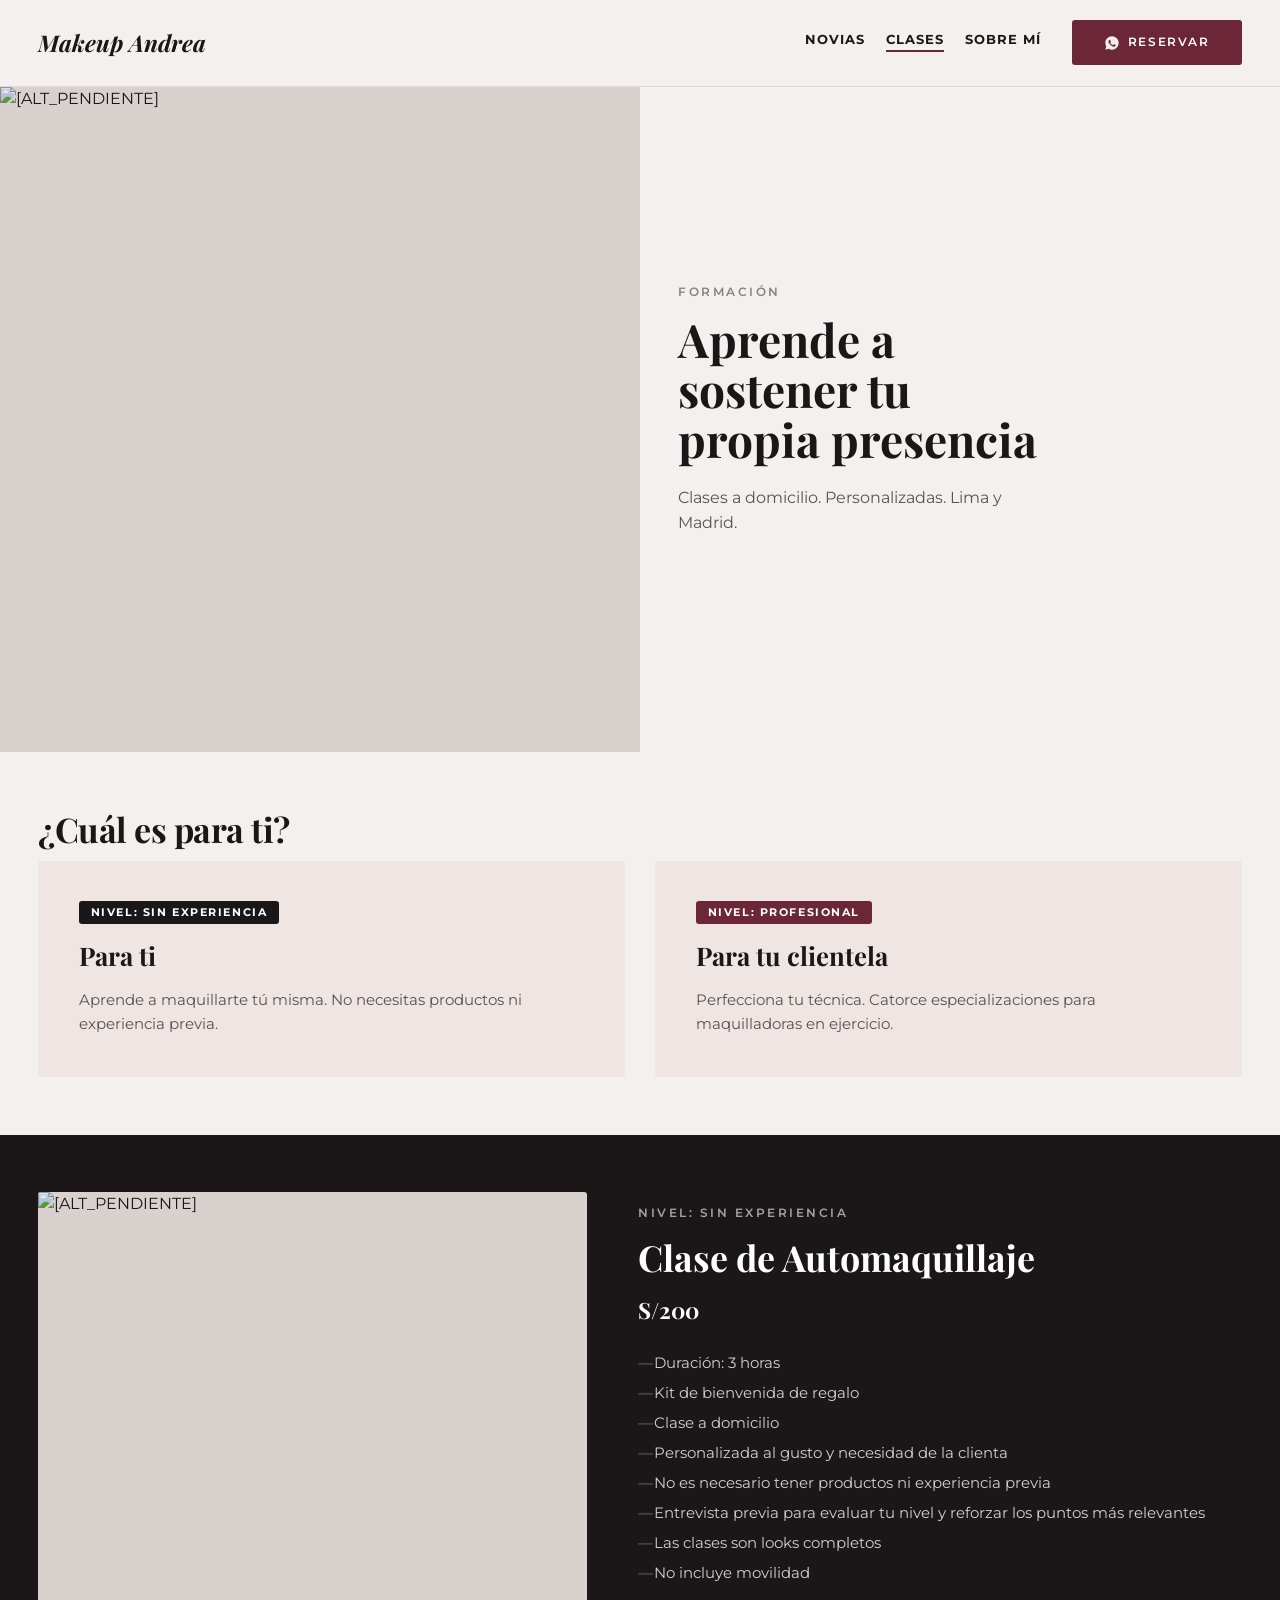
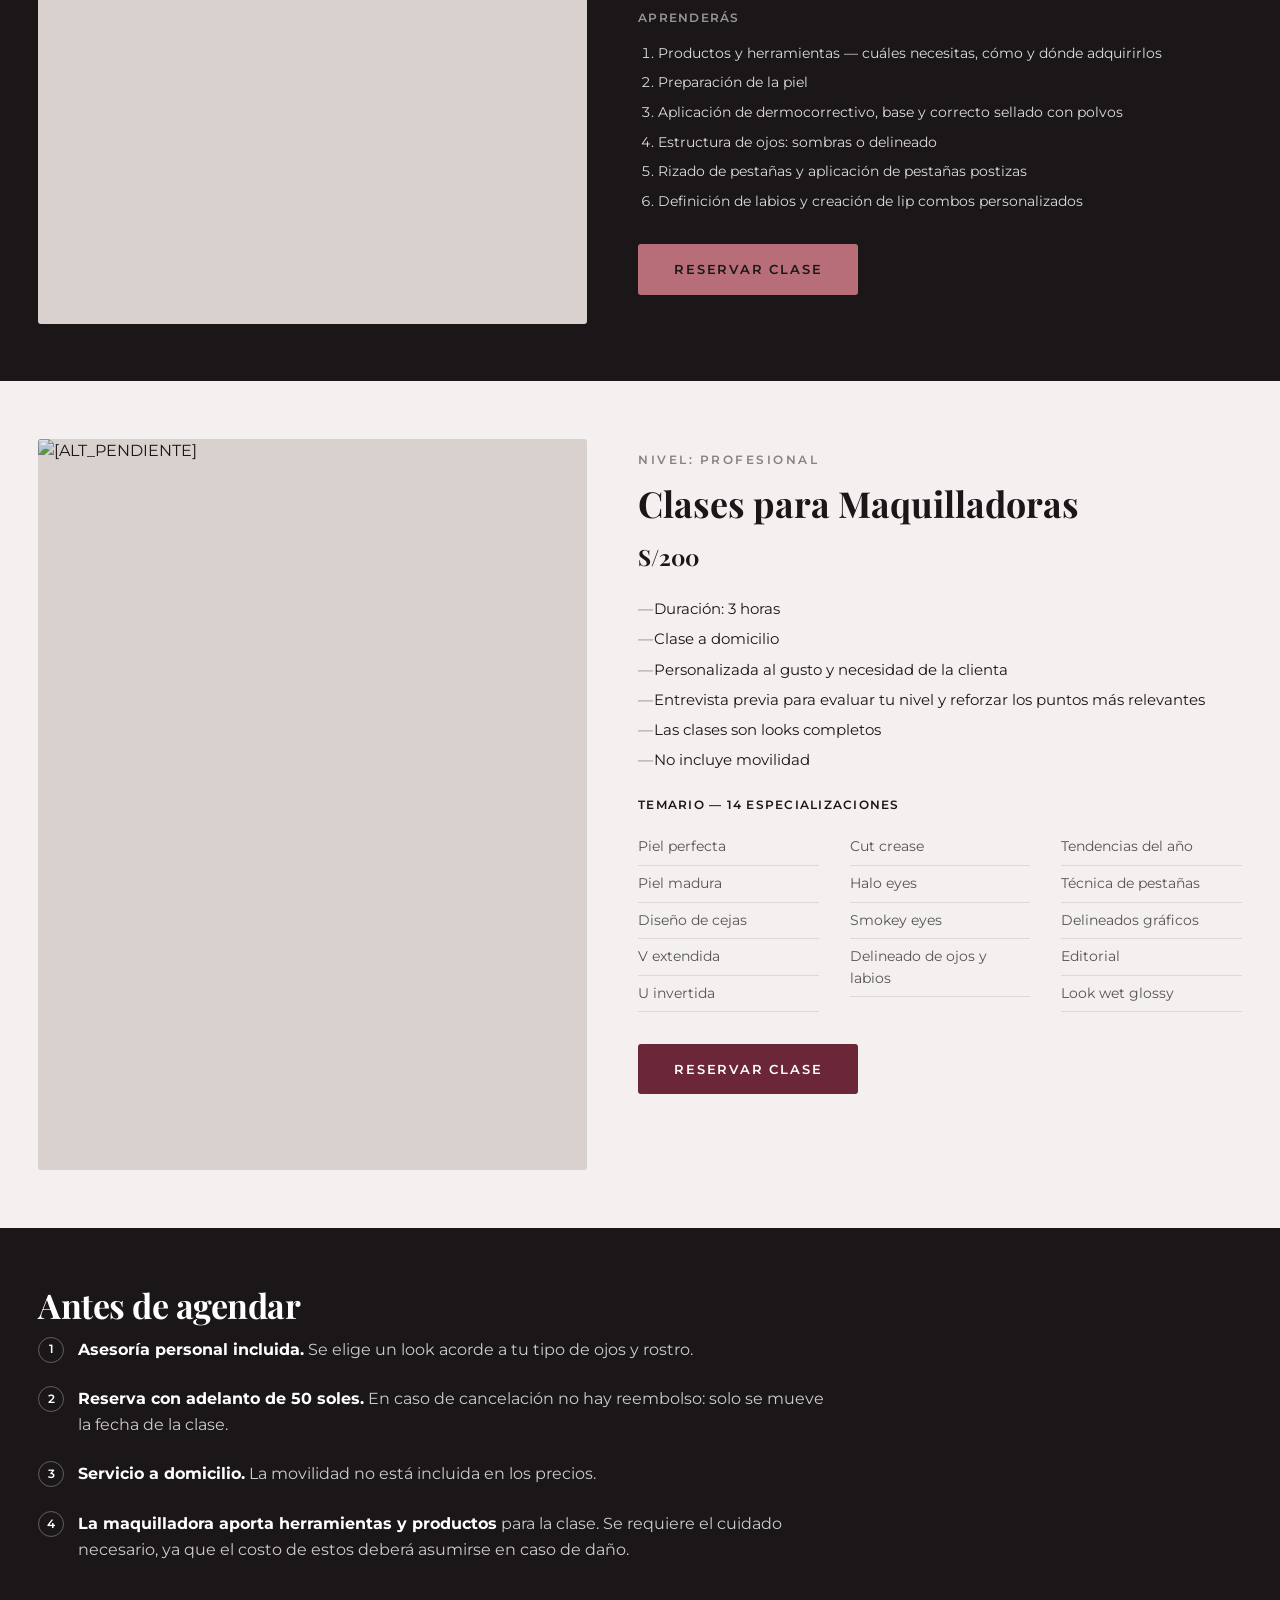
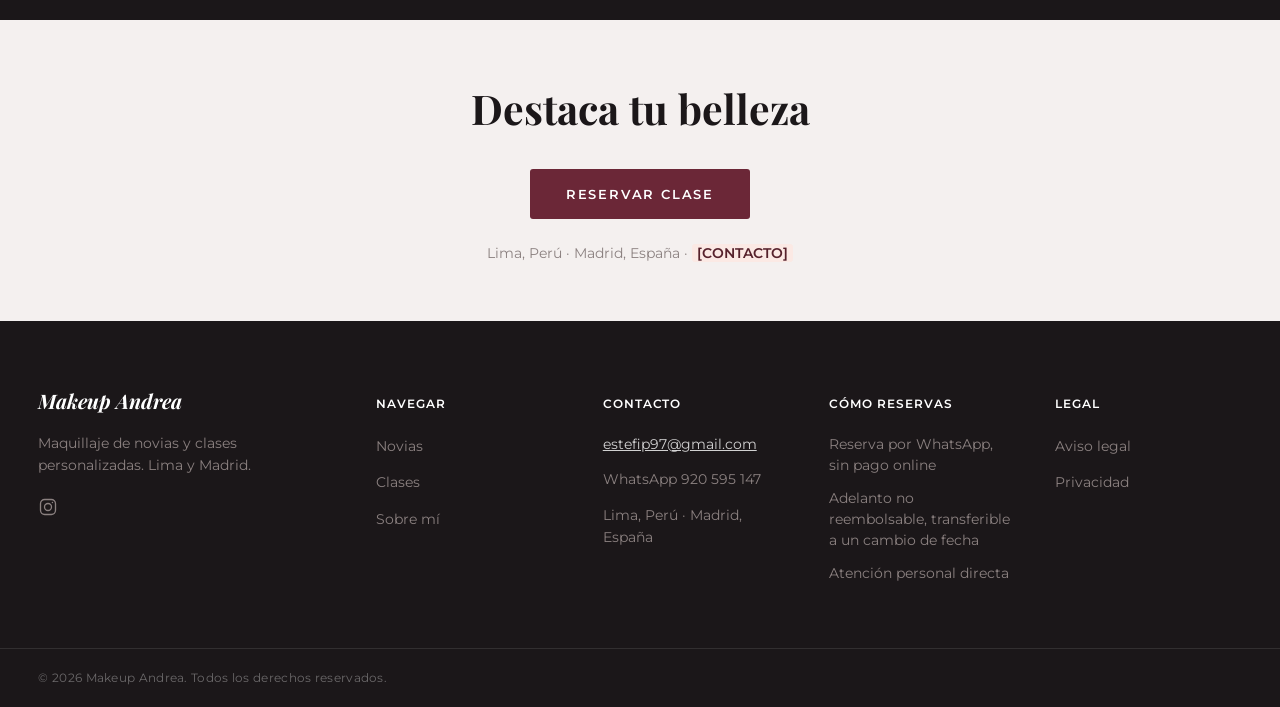
==== clases.html @ e0dd29d3 "Landing Makeup Andrea: hero, artista, galeria carrusel, servicios, FAQ+CTA Sitio completo de maquill" ====
<!DOCTYPE html>
<html lang="es">
<head>
  <meta charset="UTF-8">
  <meta name="viewport" content="width=device-width, initial-scale=1">

  <!-- ===== DOMINIO SEO ===== -->
  <!-- Rellena aquí: <title>, meta description, canonical, Open Graph, Twitter Card.
       Página = servicio presencial (clases de maquillaje). Sin Product schema —
       valorar LocalBusiness/Course/Service si aplica. Front no toca este bloque. -->
  <!-- ===== FIN bloque SEO ===== -->

  <link rel="preconnect" href="https://fonts.googleapis.com">
  <link rel="preconnect" href="https://fonts.gstatic.com" crossorigin>
  <link href="https://fonts.googleapis.com/css2?family=Playfair+Display:ital,wght@0,400;0,700;0,900;1,400&family=Montserrat:wght@400;500;600;700&display=swap" rel="stylesheet">
  <link rel="stylesheet" href="style.css">
</head>
<body>

  <!-- ===== 1 · HEADER (reutilizado del home, ver comentario completo en index.html) ===== -->
  <header class="site-header" id="site-header">
    <div class="site-header__inner">

      <a class="header-logo" href="index.html" aria-label="Makeup Andrea inicio">
        <span class="header-logo__wordmark">Makeup Andrea</span>
      </a>

      <nav class="nav-cluster" aria-label="Navegación principal">
        <a class="nav-link" href="novias.html">Novias</a>
        <a class="nav-link nav-link--active" href="clases.html" aria-current="page">Clases</a>
        <a class="nav-link" href="sobre-mi.html">Sobre mí</a>
      </nav>

      <div class="header-right">
        <a href="CTA_DESTINO_PENDIENTE" class="btn-editorial btn-editorial--solid header-cta" data-cta-pendiente="CTA_DESTINO">
          <svg class="header-cta__icon" viewBox="0 0 24 24" width="16" height="16" fill="currentColor" aria-hidden="true"><path d="M12 2C6.48 2 2 6.48 2 12c0 1.85.5 3.58 1.36 5.07L2 22l5.06-1.33A9.94 9.94 0 0 0 12 22c5.52 0 10-4.48 10-10S17.52 2 12 2zm5.2 14.2c-.22.62-1.28 1.2-1.77 1.24-.45.05-1.02.07-1.65-.1-.38-.11-.87-.27-1.5-.53-2.64-1.14-4.36-3.8-4.5-3.98-.13-.18-1.08-1.43-1.08-2.73 0-1.3.68-1.94.93-2.2.24-.27.53-.33.7-.33h.5c.16 0 .38-.06.6.46.22.53.75 1.83.82 1.97.07.13.11.29.02.47-.09.18-.14.29-.27.44-.13.16-.28.35-.4.47-.13.13-.27.27-.12.53.16.27.7 1.15 1.5 1.86 1.04.92 1.91 1.21 2.18 1.35.27.13.42.11.58-.07.16-.18.68-.79.86-1.06.18-.27.36-.22.6-.13.24.09 1.53.72 1.79.85.27.13.44.2.51.31.07.11.07.65-.15 1.27z"/></svg>
          Reservar
        </a>
        <button class="menu-toggle" id="btn-menu" aria-label="Abrir menú" aria-expanded="false" aria-controls="menu-panel">
          <svg viewBox="0 0 24 24" width="24" height="24" fill="none" stroke="currentColor" stroke-width="2" aria-hidden="true"><line x1="3" y1="6" x2="21" y2="6"/><line x1="3" y1="12" x2="21" y2="12"/><line x1="3" y1="18" x2="21" y2="18"/></svg>
        </button>
      </div>

    </div>
  </header>

  <!-- ===== MENÚ MÓVIL (reutilizado del home) ===== -->
  <div class="menu-backdrop" id="menu-backdrop" hidden></div>
  <aside class="menu-panel" id="menu-panel" aria-label="Menú de navegación" aria-hidden="true">
    <div class="menu-top">
      <span class="header-logo__wordmark">Makeup Andrea</span>
      <button class="menu-close" id="btn-menu-close" aria-label="Cerrar menú">✕</button>
    </div>
    <nav class="menu-primary" aria-label="Navegación principal">
      <a href="index.html">Inicio</a>
      <a href="novias.html">Novias</a>
      <a href="clases.html" aria-current="page">Clases</a>
      <a href="sobre-mi.html">Sobre mí</a>
    </nav>
    <a href="CTA_DESTINO_PENDIENTE" class="btn-editorial btn-editorial--solid menu-cta" data-cta-pendiente="CTA_DESTINO">Reservar</a>
  </aside>

  <main>

    <!-- ===== 2.1 · HERO CLASES ===== -->
    <!-- Mismo tratamiento que hero-novias: foto fuente vertical → dos bloques (imagen + panel de texto),
         no panorámico full-bleed. Sin CTA en el hero (no lo pide el briefing). -->
    <section class="hero-clases" id="hero-clases" aria-labelledby="hero-clases-titulo">
      <div class="hero-clases__grid">
        <div class="hero-clases__media">
          <img src="assets/img/clases/hero.jpg" alt="[ALT_PENDIENTE]" loading="eager" fetchpriority="high">
        </div>
        <div class="hero-clases__content">
          <p class="eyebrow">FORMACIÓN</p>
          <!-- ⚠️ H1 provisional — placeholder briefing [TITULAR_CLASES], pendiente copy definitivo -->
          <h1 id="hero-clases-titulo">Aprende a sostener tu propia presencia</h1>
          <p class="hero-clases__sub">Clases a domicilio. Personalizadas. Lima y Madrid.</p>
        </div>
      </div>
    </section>

    <!-- ===== 2.2 · SELECTOR — ¿Cuál es para ti? (CLARO) ===== -->
    <!-- Sección crítica: mismo precio (S/200) y duración (3h) para públicos opuestos. Separación visual
         fuerte obligatoria (dominio CSS) para que nadie se apunte a la clase equivocada. Cada tarjeta
         es un ancla real a su sección — funciona sin JS. -->
    <section class="selector" id="selector" data-bg="light" aria-labelledby="selector-titulo">
      <div class="container">
        <h2 id="selector-titulo" class="section-title">¿Cuál es para ti?</h2>
        <div class="selector-grid">
          <a href="#automaquillaje" class="selector-card">
            <span class="selector-card__level">NIVEL: SIN EXPERIENCIA</span>
            <h3 class="selector-card__title">Para ti</h3>
            <p class="selector-card__desc">Aprende a maquillarte tú misma. No necesitas productos ni experiencia previa.</p>
          </a>
          <a href="#perfeccionamiento" class="selector-card">
            <span class="selector-card__level">NIVEL: PROFESIONAL</span>
            <h3 class="selector-card__title">Para tu clientela</h3>
            <p class="selector-card__desc">Perfecciona tu técnica. Catorce especializaciones para maquilladoras en ejercicio.</p>
          </a>
        </div>
      </div>
    </section>

    <!-- ===== 2.3 · AUTOMAQUILLAJE — Clase de Automaquillaje · S/200 (OSCURO) ===== -->
    <section class="automaquillaje" id="automaquillaje" data-bg="dark" aria-labelledby="automaquillaje-titulo">
      <div class="container automaquillaje-grid">
        <div class="automaquillaje-media">
          <img src="assets/img/clases/automaquillaje.jpg" alt="[ALT_PENDIENTE]" loading="lazy">
        </div>
        <div class="automaquillaje-content">
          <p class="eyebrow">NIVEL: SIN EXPERIENCIA</p>
          <h2 id="automaquillaje-titulo">Clase de Automaquillaje</h2>
          <p class="automaquillaje-price">S/200</p>
          <ul class="automaquillaje-ficha">
            <li>Duración: 3 horas</li>
            <li>Kit de bienvenida de regalo</li>
            <li>Clase a domicilio</li>
            <li>Personalizada al gusto y necesidad de la clienta</li>
            <li>No es necesario tener productos ni experiencia previa</li>
            <li>Entrevista previa para evaluar tu nivel y reforzar los puntos más relevantes</li>
            <li>Las clases son looks completos</li>
            <li>No incluye movilidad</li>
          </ul>
          <h3 class="automaquillaje-subtitle">Aprenderás</h3>
          <ol class="automaquillaje-temario">
            <li>Productos y herramientas — cuáles necesitas, cómo y dónde adquirirlos</li>
            <li>Preparación de la piel</li>
            <li>Aplicación de dermocorrectivo, base y correcto sellado con polvos</li>
            <li>Estructura de ojos: sombras o delineado</li>
            <li>Rizado de pestañas y aplicación de pestañas postizas</li>
            <li>Definición de labios y creación de lip combos personalizados</li>
          </ol>
          <a href="CTA_DESTINO_PENDIENTE" class="btn-editorial btn-editorial--solid" data-cta-pendiente="CTA_DESTINO">RESERVAR CLASE</a>
        </div>
      </div>
    </section>

    <!-- ===== 2.4 · PERFECCIONAMIENTO — Clases para Maquilladoras · S/200 (CLARO) ===== -->
    <!-- Diferencia frente a Automaquillaje: SIN kit de bienvenida (no inventar equivalencias).
         Temario de 14 especializaciones: lista PLANA (una sola <ul>, sin sub-agrupar en 3 <ul> fijas)
         a propósito — el briefing autoriza a CSS a rebalancear la distribución visual en columnas
         (2/8/4 no es obligatorio, cualquier reparto vale) SIEMPRE que el contenido no cambie. Agrupar
         en 3 listas separadas en HTML habría fijado la distribución y quitado esa libertad a CSS. -->
    <section class="perfeccionamiento" id="perfeccionamiento" data-bg="light" aria-labelledby="perfeccionamiento-titulo">
      <div class="container perfeccionamiento-grid">
        <div class="perfeccionamiento-media">
          <img src="assets/img/clases/perfeccionamiento.jpg" alt="[ALT_PENDIENTE]" loading="lazy">
        </div>
        <div class="perfeccionamiento-content">
          <p class="eyebrow">NIVEL: PROFESIONAL</p>
          <h2 id="perfeccionamiento-titulo">Clases para Maquilladoras</h2>
          <p class="perfeccionamiento-price">S/200</p>
          <ul class="perfeccionamiento-ficha">
            <li>Duración: 3 horas</li>
            <li>Clase a domicilio</li>
            <li>Personalizada al gusto y necesidad de la clienta</li>
            <li>Entrevista previa para evaluar tu nivel y reforzar los puntos más relevantes</li>
            <li>Las clases son looks completos</li>
            <li>No incluye movilidad</li>
          </ul>
          <h3 class="perfeccionamiento-subtitle">Temario — 14 especializaciones</h3>
          <ul class="perfeccionamiento-temario">
            <li>Piel perfecta</li>
            <li>Piel madura</li>
            <li>Diseño de cejas</li>
            <li>V extendida</li>
            <li>U invertida</li>
            <li>Cut crease</li>
            <li>Halo eyes</li>
            <li>Smokey eyes</li>
            <li>Delineado de ojos y labios</li>
            <li>Tendencias del año</li>
            <li>Técnica de pestañas</li>
            <li>Delineados gráficos</li>
            <li>Editorial</li>
            <li>Look wet glossy</li>
          </ul>
          <a href="CTA_DESTINO_PENDIENTE" class="btn-editorial btn-editorial--solid" data-cta-pendiente="CTA_DESTINO">RESERVAR CLASE</a>
        </div>
      </div>
    </section>

    <!-- ===== 2.5 · CONDICIONES-CLASES — Antes de agendar (OSCURO) ===== -->
    <!-- Distintas de novias.html: NO existe el recargo del 25% antes de las 7 AM; SÍ existe la cláusula
         de responsabilidad sobre productos y herramientas de la maquilladora. Reutiliza .condiciones-list
         (mismo componente visual que novias.html, contenido distinto). -->
    <section class="condiciones-clases" id="condiciones-clases" data-bg="dark" aria-labelledby="condiciones-clases-titulo">
      <div class="container">
        <h2 id="condiciones-clases-titulo" class="section-title">Antes de agendar</h2>
        <ol class="condiciones-list">
          <li><strong>Asesoría personal incluida.</strong> Se elige un look acorde a tu tipo de ojos y rostro.</li>
          <li><strong>Reserva con adelanto de 50 soles.</strong> En caso de cancelación no hay reembolso: solo se mueve la fecha de la clase.</li>
          <li><strong>Servicio a domicilio.</strong> La movilidad no está incluida en los precios.</li>
          <li><strong>La maquilladora aporta herramientas y productos</strong> para la clase. Se requiere el cuidado necesario, ya que el costo de estos deberá asumirse en caso de daño.</li>
        </ol>
      </div>
    </section>

    <!-- ===== 2.6 · RESERVA CLASES — CTA final (CLARO) ===== -->
    <section class="reserva-clases" id="reserva-clases" data-bg="light" aria-labelledby="reserva-clases-titulo">
      <div class="container">
        <h2 id="reserva-clases-titulo">Destaca tu belleza</h2>
        <a href="CTA_DESTINO_PENDIENTE" class="btn-editorial btn-editorial--solid" data-cta-pendiente="CTA_DESTINO">RESERVAR CLASE</a>
        <p class="reserva-clases__micro">Lima, Perú · Madrid, España · <mark class="content-tbd">[CONTACTO]</mark></p>
      </div>
    </section>

  </main>

  <!-- ===== FOOTER (reutilizado del home) ===== -->
  <footer class="site-footer">
    <div class="site-footer__main">
      <div class="container site-footer__grid">

        <!-- Columna 1 — Marca -->
        <div class="footer-col footer-col--brand">
          <div class="footer-col__brand-logo">
            <span class="footer-col__brand-name">Makeup Andrea</span>
          </div>
          <p class="footer-col__desc">
            Maquillaje de novias y clases personalizadas. Lima y Madrid.
          </p>
          <ul class="footer-social" aria-label="Síguenos en redes sociales">
            <li>
              <a href="https://www.instagram.com/makeup.andrea.ps/" aria-label="Instagram">
                <svg class="footer-social__icon" viewBox="0 0 24 24" width="20" height="20" fill="none" stroke="currentColor" stroke-width="1.6" aria-hidden="true">
                  <rect x="3" y="3" width="18" height="18" rx="5"/>
                  <circle cx="12" cy="12" r="4.2"/>
                  <circle cx="17.3" cy="6.7" r="0.9" fill="currentColor" stroke="none"/>
                </svg>
              </a>
            </li>
          </ul>
        </div>

        <!-- Columna 2 — Navegar -->
        <nav class="footer-col" aria-label="Navegar">
          <h2 class="footer-col__title">Navegar</h2>
          <ul class="footer-col__links">
            <li><a href="novias.html">Novias</a></li>
            <li><a href="clases.html">Clases</a></li>
            <li><a href="sobre-mi.html">Sobre mí</a></li>
          </ul>
        </nav>

        <!-- Columna 3 — Contacto -->
        <div class="footer-col footer-col--contact">
          <h2 class="footer-col__title">Contacto</h2>
          <a class="footer-col__contact-email" href="mailto:estefip97@gmail.com">estefip97@gmail.com</a>
          <p class="footer-col__contact-hours">WhatsApp 920 595 147</p>
          <p class="footer-col__contact-hours">Lima, Perú · Madrid, España</p>
        </div>

        <!-- Columna — Cómo reservas (trust elements reales, ver comentario completo en index.html) -->
        <div class="footer-col footer-col--trust">
          <h2 class="footer-col__title">Cómo reservas</h2>
          <ul class="footer-col__links footer-col__links--plain">
            <li>Reserva por WhatsApp, sin pago online</li>
            <li>Adelanto no reembolsable, transferible a un cambio de fecha</li>
            <li>Atención personal directa</li>
          </ul>
        </div>

        <!-- Columna 4 — Legal -->
        <nav class="footer-col" aria-label="Legal">
          <h2 class="footer-col__title">Legal</h2>
          <ul class="footer-col__links">
            <li><a href="LEGAL_PENDIENTE" data-legal-pendiente="LEGAL_ANDREA">Aviso legal</a></li>
            <li><a href="LEGAL_PENDIENTE" data-legal-pendiente="LEGAL_ANDREA">Privacidad</a></li>
          </ul>
        </nav>

      </div>
    </div>

    <div class="site-footer__bottom">
      <div class="container">
        <span class="site-footer__copy">© <span id="footer-year">2026</span> Makeup Andrea. Todos los derechos reservados.</span>
      </div>
    </div>
  </footer>

  <!-- ===== DOMINIO SEO: JSON-LD ===== -->
  <!-- Front no toca este bloque. -->
  <!-- ===== FIN JSON-LD SEO ===== -->

  <script type="module" defer src="main.js"></script>
</body>
</html>
---- style.css ----
/* ==========================================================================
   MAKEUP ANDREA — sitio independiente (servicios presenciales)
   Sistema visual "Rosewood" (briefing 2026-08-01) — reemplaza por completo la
   paleta roja/B&N de "Controlled Presence" heredada de AP Beauty. Se reutiliza
   la LÓGICA de andreaapbeauty (breakpoints, aspect-ratios, grid, spacing),
   nunca sus valores de color. Playfair Display (titulares) + Montserrat
   (cuerpo, PLACEHOLDER — ver nota junto a --font-body). Mobile-first.
   Regla: nunca dos secciones de fondo oscuro consecutivas (el footer, que
   siempre es oscuro por diseño en todo este ecosistema, queda exento).
   ========================================================================== */

/* --------------------------------------------------------------------------
   Design tokens — Sakura (briefing maestro v2 completo, 2026-08-05, MA-F7/MA-C8)
   Reemplaza por completo "Plata Cálida" (MA-C6). Sakura como relación de color
   (corteza→flor profunda→flor abierta→pétalo→cielo pálido), nunca ilustración.
   -------------------------------------------------------------------------- */
:root {
  /* Tokens de color oficiales — paleta sakura (briefing §2). El acento ya NO es
     un solo token: se parte en dos según el fondo sobre el que actúa (regla
     60/30/10, §2.1) — --accent-deep sobre CLARO, --accent-bright sobre OSCURO.
     --blush es SOLO atmósfera (líneas de firma, hover de fondo) — nunca botones. */
  --bg-light:      #F4F0EF;   /* Blush White — fondos claros, nunca blanco puro */
  --bg-dark:       #1B1719;   /* Warm Charcoal — fondos oscuros, también alias de texto principal, ver --text-ink */
  --accent-deep:   #6B2737;   /* Rosewood — acción sobre fondo CLARO */
  --accent-bright: #B76E79;   /* Dusty Rose — acción sobre fondo OSCURO (rosewood puro se pierde sobre charcoal) */
  --cta-vivid: #C64B63;
  --cta-vivid-hover: #A83A50;
  --blush:         #EAD9DA;   /* atmósfera únicamente — lavados de color, hover de fondo. NUNCA relleno de acción */
  --text-muted:    #8B8180;   /* eyebrows, etiquetas, microtexto */

  /* Derivados — variantes de hover/relleno que el sistema necesita. Recalculados
     en MA-C8 para la paleta sakura (antes eran derivados de Plata Cálida). */
  --text-ink:           var(--bg-dark);   /* alias semántico: texto principal sobre fondo claro */
  --accent-deep-hover:  #56212B;          /* rosewood oscurecido, :hover sobre relleno accent-deep (mismo valor que MA-C6, accent-deep no cambió) */
  --accent-bright-hover:#9B5D67;          /* dusty rose oscurecido, :hover sobre relleno accent-bright */
  --bg-light-alt:       #EFE6E3;          /* relleno de tarjetas sobre fondo claro (paquete-bloque, selector-card…) — tinte cálido hacia --blush */
  --border-light:       #E0D8D5;          /* líneas/bordes sutiles sobre fondo claro */

  /* Tipografía */
  --font-display: 'Playfair Display', Georgia, 'Times New Roman', serif;
  /* PLACEHOLDER — pendiente de cierre ("más humanista que Montserrat", briefing 2026-08-01).
     Variable única a propósito: cambiar la tipografía de cuerpo definitiva es
     tocar solo esta línea. No afinar kerning/line-height del body hasta cerrarla. */
  --font-body:    'Montserrat', system-ui, -apple-system, sans-serif;

  /* Ritmo vertical + grid maestro (lógica heredada de andreaapbeauty, sin cambio) */
  --section-pad-y: clamp(40px, 4.5vw, 64px);
  --container-max: 1600px;
  --gutter: clamp(16px, 3vw, 40px);

  /* Radios + sombras — reducidos a esquinas rectas/casi rectas (briefing §10.5:
     "nada de radius-card:14px/radius-pill:50px en botones/cards"). radius-pill
     deja de ser una píldora real: los badges que lo usaban (selector-card__level)
     pasan a esquina casi recta, mismo lenguaje editorial que el resto del sitio. */
  --radius-card: 3px;
  --radius-pill: 3px;
  --radius-soft: 3px;
  --shadow-card: 0 8px 24px rgba(0,0,0,0.06);
  --shadow-hover: 0 12px 32px rgba(0,0,0,0.10);
}

/* --------------------------------------------------------------------------
   Reset
   -------------------------------------------------------------------------- */
*, *::before, *::after { box-sizing: border-box; max-width: 100%; }
/* overflow-x: clip (no `hidden`): no rompe el `position: sticky` del header */
html, body { margin: 0; padding: 0; overflow-x: clip; }
body { font-family: var(--font-body); color: var(--text-ink); background: var(--bg-light); line-height: 1.55; }
img { display: block; max-width: 100%; height: auto; }

.container { width: 100%; max-width: var(--container-max); margin-inline: auto; padding-inline: var(--gutter); }
section { padding-block: var(--section-pad-y); }

/* Estándares de acabado §10.1/§10.5 — aplican a las 4 páginas por ser reglas globales */
h1, h2, h3 { text-wrap: balance; }
::selection { background: var(--accent-deep); color: #fff; }
:focus-visible { outline-color: var(--accent-deep); }

/* Hook de reveals al scroll (§10.4) — CSS provee la mecánica, JS decide cuándo
   añadir/quitar .is-visible vía IntersectionObserver (una vez, sin repetir).
   Contrato para js: añadir clase "reveal" al montar el elemento observado (o
   dejarla ya en el HTML si front la agrega) + alternar "is-visible" al entrar
   en viewport. Sin JS, el elemento se ve igual que siempre (no depende de JS
   para ser visible — solo se anima si JS está activo). */
.reveal { opacity: 0; transform: translateY(18px); transition: opacity .5s ease-out, transform .5s ease-out; }
.reveal.is-visible { opacity: 1; transform: none; }
@media (prefers-reduced-motion: reduce) {
  .reveal { opacity: 1; transform: none; transition: none; }
}

/* --------------------------------------------------------------------------
   Botonería editorial (único sistema — sitio sin e-commerce)
   -------------------------------------------------------------------------- */
.btn-editorial {
  display: inline-flex; align-items: center; justify-content: center; gap: 8px;
  padding: 15px 36px;
  font-family: var(--font-body);
  font-size: 13px; font-weight: 600; letter-spacing: 1.8px; text-transform: uppercase;
  border-radius: var(--radius-soft);
  cursor: pointer; text-decoration: none; transition: all .2s ease;
}
/* Base = accent-deep (fondo CLARO: header, panel móvil). Sobre secciones OSCURAS
   (hero-overlay, cierre) el CTA cambia a accent-bright + texto oscuro — rosewood
   puro se pierde contra warm charcoal, ver overrides junto a cada sección (§2.1). */
.btn-editorial--solid { background: var(--accent-deep); color: #fff; border: none; }
.btn-editorial--solid:hover { background: var(--accent-deep-hover); }
.btn-editorial--ghost { background: transparent; color: #fff; border: 1.5px solid #fff; }
.btn-editorial--ghost:hover { background: #fff; color: var(--text-ink); }
.btn-editorial--dark { background: transparent; color: var(--text-ink); border: 1.5px solid var(--text-ink); }
.btn-editorial--dark:hover { background: var(--text-ink); color: #fff; }

/* Eyebrow / título de sección */
.eyebrow {
  display: inline-block;
  font-family: var(--font-body);
  font-size: 12px; font-weight: 600; letter-spacing: 2.5px; text-transform: uppercase;
  color: var(--text-muted); margin-bottom: 14px;
}
.section-title {
  font-family: var(--font-display);
  font-size: 34px; font-weight: 700; line-height: 1.15; letter-spacing: -0.5px;
  color: var(--text-ink); margin: 0 0 12px;
}
@media (max-width: 768px) { .section-title { font-size: 26px; } }

/* Marcador de contenido pendiente (dato real de Paul/Andrea) */
mark.content-tbd { background: #FBE9E4; color: var(--accent-deep-hover); padding: 1px 5px; border-radius: 3px; font-weight: 600; font-style: normal; }

/* --------------------------------------------------------------------------
   1 · Header — 3 zonas, logo centrado (wordmark de texto, sin archivo de logo)
   -------------------------------------------------------------------------- */
.site-header { position: sticky; top: 0; z-index: 1000; background: var(--bg-light); border-bottom: 1px solid var(--border-light); }

/* Compensa el header sticky al saltar a estas anclas. #artista-intro/#artista-carrusel
   reemplazan a #artista (split en 2 sub-secciones, revisión MA-F8/§6.2); #faq es
   sección nueva de la misma revisión. */
#novias, #formacion, #artista-intro, #artista-carrusel, #encuentra, #galeria, #resenas, #faq { scroll-margin-top: 100px; }

/* Header FUNCIONAL (revisión MA-F8/§5, reemplaza el grid 3-zonas con logo centrado):
   logo a la izquierda con margin-right:auto (empuja nav+CTA agrupados al borde derecho,
   el gap del propio flex los mantiene juntos entre sí). .header-left ya no existe en
   el HTML (huérfana, retirada). */
.site-header__inner {
  display: flex; align-items: center;
  gap: clamp(20px, 2.4vw, 40px);
  padding: clamp(14px, 1.6vw, 22px) var(--gutter);
  background: var(--bg-light);
}
.header-right { display: flex; align-items: center; gap: clamp(18px, 2vw, 32px); }
.header-logo { display: block; text-decoration: none; margin-right: auto; }
.header-logo__wordmark {
  font-family: var(--font-display); font-weight: 700; font-style: italic;
  font-size: clamp(1.15rem, 1.8vw, 1.5rem); color: var(--text-ink); white-space: nowrap;
}

.nav-cluster { display: flex; gap: clamp(16px, 1.6vw, 28px); }
.nav-link {
  /* Negrita (revisión §5: "señal clara de clicable, ve directo") */
  font: 700 .82rem/1 var(--font-body); letter-spacing: .08em; text-transform: uppercase;
  color: var(--text-ink); text-decoration: none; transition: color .2s;
}
.nav-link:hover { color: var(--accent-deep); }   /* ÚNICO acento del header, solo en hover */
/* Página activa: filete de acento bajo el texto, NO color permanente (uso moderado del acento) */
.nav-link--active { border-bottom: 2px solid var(--accent-deep); padding-bottom: 4px; }

/* Más ancho (revisión §5: "RESERVAR más ancho, padding generoso") — debe seguir
   destacando pese a la nav agrupada junto a él (contraste negro/rosewood + separación
   del gap del header-right). */
.header-cta.btn-editorial { padding: 13px 32px; font-size: 12px; letter-spacing: 1.6px; }
/* Ícono secundario — no debe dominar sobre el texto RESERVAR (reutilizado a 18px en .cierre__cta) */
.header-cta__icon { flex-shrink: 0; opacity: .92; }

/* padding:10px + icono 24px = ~44px de área táctil total (§10.6) */
.menu-toggle { display: none; background: none; border: 0; color: var(--text-ink); cursor: pointer; padding: 10px; }

@media (max-width: 900px) {
  .nav-cluster, .header-right .header-cta { display: none; }
  .menu-toggle { display: inline-flex; }
}

/* --------------------------------------------------------------------------
   2 · Menú móvil — panel deslizante desde la derecha + backdrop (JS .is-open)
   -------------------------------------------------------------------------- */
.menu-backdrop {
  position: fixed; inset: 0; z-index: 1090;
  background: rgba(27, 23, 25, .5);
  opacity: 0; visibility: hidden; transition: opacity .3s ease, visibility .3s ease;
}
.menu-backdrop[hidden] { display: none; }
.menu-backdrop.is-open { opacity: 1; visibility: visible; }
.menu-panel {
  position: fixed; top: 0; right: 0; bottom: 0; z-index: 1100;
  width: min(86vw, 380px);
  background: var(--bg-light);
  display: flex; flex-direction: column;
  padding: clamp(20px, 4vw, 32px);
  transform: translateX(100%); transition: transform .35s cubic-bezier(.4, 0, .2, 1);
  overflow-y: auto;
}
.menu-panel.is-open { transform: translateX(0); }
.menu-top { display: flex; align-items: center; justify-content: space-between; margin-bottom: clamp(24px, 5vw, 40px); }
.menu-close {
  width: 44px; height: 44px; border-radius: 50%; border: 0; cursor: pointer;
  background: var(--bg-dark); color: #fff; font-size: 16px; line-height: 1;
  display: inline-flex; align-items: center; justify-content: center;
}
.menu-primary { display: flex; flex-direction: column; }
.menu-primary a {
  display: flex; align-items: center; justify-content: space-between;
  font-family: var(--font-display); font-size: 1.5rem; font-weight: 700;
  color: var(--text-ink); text-decoration: none;
  padding: clamp(12px, 2vw, 16px) 0; border-bottom: 1px solid var(--bg-light-alt);
}
.menu-primary a::after { content: "›"; color: var(--text-muted); font-weight: 400; }
.menu-primary a[aria-current="page"] { color: var(--accent-deep); }
.menu-cta.btn-editorial { margin-top: clamp(24px, 5vw, 40px); width: 100%; }

/* --------------------------------------------------------------------------
   3 · Hero (home)
   -------------------------------------------------------------------------- */
.hero { background: var(--bg-light); padding-block: 0; overflow: hidden; }
.hero__grid { display: grid; grid-template-columns: 1fr 1fr; align-items: stretch; gap: 0; min-height: 82vh; max-height: 780px; max-width: none; padding-inline: 0; }
.hero__media { margin-right: 0; }
.hero__panel { display: flex; flex-direction: column; justify-content: center; padding-block: clamp(40px, 6vw, 96px); padding-right: clamp(24px, 4vw, 64px); padding-left: var(--gutter); }
.hero__media { position: relative; overflow: hidden; background: var(--bg-dark); }
.hero__media img { position: absolute; inset: 0; width: 100%; height: 100%; object-fit: cover; object-position: center top; }
.hero-eyebrow { display: inline-block; font-family: var(--font-body); font-size: 13px; font-weight: 600; letter-spacing: 3px; text-transform: uppercase; color: var(--text-muted); margin-bottom: 18px; }
.hero h1 { font-family: var(--font-display); font-size: clamp(2.6rem, 5.5vw, 4.2rem); font-weight: 900; line-height: 1.02; letter-spacing: -0.5px; color: var(--text-ink); margin: 0 0 18px; }
.hero-sub { font-family: var(--font-body); font-size: 19px; font-weight: 400; line-height: 1.5; color: rgba(27,23,25,.75); margin: 0 0 12px; }
.hero-voz { font-family: var(--font-display); font-style: italic; font-size: clamp(1.05rem, 1.6vw, 1.25rem); line-height: 1.5; color: var(--text-ink); margin: 0 0 28px; padding-bottom: 14px; border-bottom: 1.5px solid var(--accent-deep); display: inline-block; }
.hero-cta { display: flex; gap: 14px; flex-wrap: wrap; }
/* CTA primario: sobre fondo claro usa accent-deep (rosewood), como el resto de secciones claras */
.hero .btn-editorial--solid { background: var(--accent-deep); color: #fff; }
.hero .btn-editorial--solid:hover { background: var(--accent-deep-hover); color: #fff; }

@media (max-width: 768px) {
  .hero__grid { grid-template-columns: 1fr; min-height: 0; max-height: none; }
  .hero__media { order: -1; aspect-ratio: 16/13; max-height: 42vh; }   /* retrato ARRIBA en móvil */
  .hero-voz { font-size: 1.15rem; }
  .hero-sub { font-size: 1.05rem; }
  /* BUG corregido: el shorthand `padding: X 0` dejaba el panel sin margen
     horizontal — h1/CTA tocaban el borde de la pantalla. `.hero__grid` tiene
     `padding-inline:0` (full-bleed) a propósito, así que en móvil el panel
     necesita su propio `--gutter` a los lados, igual que el resto de secciones. */
  .hero__panel { padding: clamp(28px, 7vw, 40px) var(--gutter); }
  .hero-cta { flex-direction: column; }
  .hero-cta .btn-editorial { width: 100%; }
}

/* --------------------------------------------------------------------------
   Novias — franja promo (home, OSCURA). Split asimétrico imagen~60%/texto~40%
   (1.5fr/1fr) — mismo mecanismo que .hero-novias__grid, proporción distinta.

   REVERTIDA a oscura (briefing maestro v2 completo, MA-F7/MA-C8, 2026-08-05):
   MA-C7 pto.3 (2026-08-04) la había pasado a clara como parche para romper la
   racha de "3 oscuras seguidas" (novias→formación→quien-soy). Con la
   reestructuración completa del home (galería y reseñas como nuevos cortes
   claros) la alternancia queda C-O-C-O-C-O-C-O nativa — el parche ya no hace
   falta, `data-bg="dark"` del HTML ya reflejaba el estado objetivo. Estilos
   de texto/media reescritos al patrón de sección oscura (mismo lenguaje que
   .formacion/.artista: eyebrow/texto en blanco translúcido, link blanco con
   hover accent-bright).

   Contradicción reportada, no forzada (ver handoff de front en inbox/css.md):
   el brief §6.6 pide "Ver paquetes" como CTA real (botón). Se mantiene como
   link de texto — mismo criterio ya razonado en MA-C7 pto.2 con Paul en vivo:
   es un CTA singular de cierre de sección (como .artista__link/.credencial__link),
   no compite en grilla como .formacion__bloque-link/.servicio-card__link. Nada
   estructural cambió en esta ronda que invalide ese razonamiento — se mantiene
   sin forzar el brief escrito por sobre la revisión verbal ya confirmada.
   -------------------------------------------------------------------------- */
.novias-promo { padding-block: 0; overflow: hidden; background: var(--bg-dark); }
.novias-promo__grid {
  display: grid; grid-template-columns: 1.5fr 1fr; align-items: stretch;
  min-height: clamp(360px, 40vw, 520px);
}
.novias-promo__media { position: relative; overflow: hidden; background: rgba(255,255,255,.06); }
.novias-promo__media img { position: absolute; inset: 0; width: 100%; height: 100%; object-fit: cover; display: block; }
.novias-promo__content {
  display: flex; flex-direction: column; justify-content: center; align-items: flex-start;
  max-width: 420px;
  padding-block: clamp(32px, 4vw, 56px);
  padding-left: clamp(24px, 3vw, 48px);
  padding-right: max(var(--gutter), calc(50vw - var(--container-max) / 2));
}
.novias-promo .eyebrow { color: rgba(255,255,255,.55); }
.novias-promo .section-title { color: #fff; }
.novias-promo__texto { font: 400 1rem/1.6 var(--font-body); color: rgba(255,255,255,.78); margin: 0 0 20px; max-width: 38ch; }
.novias-promo__link {
  display: inline-block; font: 600 .82rem/1 var(--font-body); letter-spacing: .06em; text-transform: uppercase;
  color: #fff; text-decoration: none; border-bottom: 1px solid #fff; padding-bottom: 4px;
  transition: color .2s, border-color .2s;
}
.novias-promo__link:hover { color: var(--accent-bright); border-color: var(--accent-bright); }
@media (max-width: 768px) {
  .novias-promo__grid { grid-template-columns: 1fr; min-height: 0; }
  .novias-promo__media { min-height: clamp(280px, 80vw, 380px); }
  .novias-promo__content { max-width: none; padding-inline: var(--gutter); padding-block: clamp(28px, 6vw, 40px); }
}

/* --------------------------------------------------------------------------
   Formación (home, oscura) — franja de título ancho completo (en .container)
   + fila asimétrica: imagen grande izq + 2 bloques apilados der, línea fina
   entre ambos.

   NOTA DE ALCANCE ACTUALIZADA (MA-C8, 2026-08-05): la nota anterior (MA-C7
   pto.3) advertía que #formacion/#quien-soy quedaban como 2 oscuras
   consecutivas incluso tras pasar #novias a claro. Ya no aplica — la
   reestructuración completa del home (galería tras .artista, reseñas antes de
   esta sección otra vez oscura) intercala cortes claros entre todas las
   secciones oscuras de forma nativa. #novias vuelve a oscuro sin reabrir el
   problema.
   -------------------------------------------------------------------------- */
.formacion { background: var(--bg-dark); }
.formacion .eyebrow { color: rgba(255,255,255,.55); }
.formacion .section-title { color: #fff; }
.formacion__bajada { font: 400 1.05rem/1.6 var(--font-body); color: rgba(255,255,255,.78); margin: 0; max-width: 60ch; }
.formacion__grid {
  display: grid; grid-template-columns: 1.3fr 1fr; gap: clamp(24px, 3vw, 48px); align-items: stretch;
  margin-top: clamp(28px, 3vw, 40px);
  max-width: var(--container-max); margin-inline: auto; padding-inline: var(--gutter);
}
.formacion__media { position: relative; aspect-ratio: 4/3; border-radius: var(--radius-card); overflow: hidden; background: rgba(255,255,255,.06); }
.formacion__media img { width: 100%; height: 100%; object-fit: cover; display: block; }
.formacion__bloques { display: flex; flex-direction: column; }
.formacion__bloque { flex: 1; display: flex; flex-direction: column; justify-content: center; gap: 8px; padding-block: clamp(16px, 2.4vw, 28px); }
.formacion__bloque + .formacion__bloque { border-top: 1px solid rgba(255,255,255,.15); }
.formacion__bloque-label { font: 600 .72rem/1 var(--font-body); letter-spacing: .14em; text-transform: uppercase; color: rgba(255,255,255,.55); }
.formacion__bloque-title { font-family: var(--font-display); font-size: clamp(1.3rem, 2vw, 1.7rem); color: #fff; margin: 0 0 4px; }
/* Bajada corta por audiencia (revisión MA-F8/§6.4: "camino único y fácil por
   tarjeta") — entre el título y el botón, hereda el gap:8px de .formacion__bloque. */
.formacion__bloque-desc { font: 400 .9rem/1.5 var(--font-body); color: rgba(255,255,255,.7); margin: 0; max-width: 42ch; }
/* Botón real, no link subrayado (revisión Paul 2026-08-04, pto.2): "VER CLASE →"
   en negrita subrayada no se leía como acción. Comparte tratamiento con
   .servicio-card__link (mismo problema en #encuentra) — borde blanco/relleno
   acento al hover, igual que ya usa el sistema para CTAs secundarios sobre
   fondo oscuro (mismo lenguaje que .btn-editorial--ghost). Agrandado y
   simetrizado (revisión MA-F8/§6.4: "botón rectangular simétrico y más grande",
   antes muy pequeño para leerse como acción principal de la tarjeta). */
.formacion__bloque-link,
.servicio-card__link {
  display: inline-flex; align-items: center; justify-content: center; gap: 8px; align-self: flex-start;
  font: 600 .8rem/1 var(--font-body); letter-spacing: .07em; text-transform: uppercase;
  color: #fff; text-decoration: none;
  border: 1.5px solid #fff; border-radius: var(--radius-soft);
  padding: 14px 28px; min-width: 168px;
  transition: background .2s, border-color .2s, color .2s;
}
.formacion__bloque-link:hover,
.servicio-card__link:hover { background: var(--accent-bright); border-color: var(--accent-bright); color: var(--bg-dark); }
@media (max-width: 768px) {
  .formacion__grid { grid-template-columns: 1fr; }
  .formacion__media { aspect-ratio: 4/3; }
  .formacion__bloque-link { width: 100%; min-width: 0; padding: 16px 28px; }
  .servicio-card__link { align-self: stretch; width: auto; min-width: 0; padding: 16px 28px; }
}

/* --------------------------------------------------------------------------
   4 · Servicios / "Dos caminos" (home) — 2 tarjetas grandes. Mismo grid que
   .selector-grid (sección 12-G): mismo gap y mismo breakpoint 2→1 (768px),
   reutilizando el patrón en vez de inventar uno nuevo (briefing pto.4).

   Rediseño a póster (revisión Paul 2026-08-04, pto.4): antes imagen arriba +
   caja de texto separada debajo — sin jerarquía, CTA invisible. Ahora título +
   bajada + botón montados SOBRE la imagen (esquina inferior-izq) con degradado
   en la base para legibilidad, referencia de producto adjunta. `.servicio-card`
   pasa a `aspect-ratio` fijo con la imagen absoluta de fondo (`.servicio-card__media`)
   y el texto en flujo normal empujado abajo por `justify-content:flex-end` —
   no necesita wrapper nuevo en el HTML, los 3 hijos (media/título/bajada/link)
   ya eran hermanos directos. El borde permanente que resolvía "se ven como 1
   sola tarjeta en móvil" (MA-C4 pto.4) ya no hace falta: el formato póster con
   imagen+degradado da límite visual propio a cada tarjeta sin necesitar borde.
   -------------------------------------------------------------------------- */
.servicios-grid { display: grid; grid-template-columns: 1fr 1fr; gap: clamp(20px, 2.4vw, 32px); align-items: stretch; }
.servicio-card {
  position: relative; display: flex; flex-direction: column; justify-content: flex-end;
  aspect-ratio: 3/4;
  text-decoration: none; color: #fff;
  border-radius: var(--radius-card); overflow: hidden;
  transition: transform .2s, box-shadow .2s;
}
.servicio-card:hover { transform: translateY(-2px); box-shadow: var(--shadow-hover); }
.servicio-card__media { position: absolute; inset: 0; z-index: 0; overflow: hidden; background: var(--bg-light-alt); }
.servicio-card__media img { width: 100%; height: 100%; object-fit: cover; display: block; transition: transform .3s ease; }
.servicio-card:hover .servicio-card__media img { transform: scale(1.03); }
/* Degradado en la base de la imagen — legibilidad del texto montado encima */
.servicio-card__media::after {
  content: ""; position: absolute; inset: 0;
  background: linear-gradient(180deg, transparent 35%, rgba(27,23,25,.82) 100%);
}
.servicio-card__title {
  position: relative; z-index: 2;
  font-family: var(--font-display); font-size: clamp(1.7rem, 2.6vw, 2.2rem); font-weight: 700;
  color: #fff; margin: 0; padding: 0 22px;
}
.servicio-card__desc {
  position: relative; z-index: 2;
  font: 400 .92rem/1.5 var(--font-body); color: rgba(255,255,255,.82);
  margin: 6px 0 0; padding: 0 22px; max-width: 30ch;
}
.servicio-card__link { position: relative; z-index: 2; margin: 16px 22px 22px; }
@media (max-width: 768px) { .servicios-grid { grid-template-columns: 1fr; } }

/* --------------------------------------------------------------------------
   5 · Artista — SPLIT en 2 sub-secciones (revisión MA-F8/§6.2, reemplaza el
   `.artista` único de MA-C8). El editorial+carrusel juntos en oscuro se leían
   como "un bloque negro partido a la mitad" — y con el hero ahora también
   oscuro (§6.1) hubiera encadenado 3 oscuras seguidas. Solución (Opción A):

   - `.artista-intro` (CLARA) — bloque editorial: eyebrow/h2/texto/tríada/voz.
     Mismas clases `.artista__intro/__texto/__triada/__voz` de MA-C8, solo
     cambia el fondo del contenedor que las envuelve → texto reescrito de
     blanco translúcido a tinta oscura, acento de la voz de accent-bright a
     accent-deep (la línea de firma adapta al fondo, mismo criterio de §2.1
     aplicado a cualquier acento, no solo a botones).
   - `.artista-carrusel` (OSCURA) — el carrusel + `.artista__cta-wrap`/`__link`,
     sin cambios respecto a MA-C8. `#quien-soy-carrusel`/`.carrusel__*` NO se
     renombran (contrato de front).

   Esto resuelve a la vez el "bloque partido" Y evita encadenar con el hero:
   hero(oscuro)→artista-intro(claro)→artista-carrusel(oscuro)→galería(claro)...
   -------------------------------------------------------------------------- */
.artista-intro { background: var(--bg-light); }
.artista-intro .container { display: grid; grid-template-columns: 1.1fr .9fr; gap: clamp(40px, 6vw, 96px); align-items: center; }
.artista-intro .eyebrow { color: var(--text-muted); }
.artista-intro .section-title { color: var(--text-ink); margin: 0 0 clamp(16px, 2vw, 22px); }
.artista__intro { max-width: none; }   /* antes: max-width: 640px — quitaba ancho y dejaba hueco */
.artista__media { position: relative; aspect-ratio: 4/5; overflow: hidden; background: var(--bg-light-alt); }
.artista__media img { position: absolute; inset: 0; width: 100%; height: 100%; object-fit: cover; }
.artista__texto { font: 400 1.05rem/1.65 var(--font-body); color: rgba(27,23,25,.75); margin: 0 0 14px; max-width: 60ch; }
.artista__triada { font: 600 .95rem/1.6 var(--font-body); letter-spacing: .02em; color: var(--text-ink); margin: 0 0 18px; }
/* Itálica de voz — mismo lenguaje que .hero-voz, remate con filete de acento (§2.3).
   Sobre fondo CLARO usa accent-deep (antes accent-bright cuando vivía en oscuro). */
.artista__voz { font-family: var(--font-display); font-style: italic; font-size: clamp(1.05rem, 1.6vw, 1.25rem); line-height: 1.5; color: var(--text-ink); margin: 0; padding-bottom: 14px; border-bottom: 1.5px solid var(--accent-deep); display: inline-block; }
@media (max-width: 768px) {
  .artista-intro .container { grid-template-columns: 1fr; gap: clamp(28px,5vw,40px); }
  .artista-intro .artista__intro { order: -1; }
}

.artista-carrusel { background: var(--bg-dark); }

.carrusel {
  position: relative;
  width: 100vw; margin-inline: calc(50% - 50vw);
  /* Sin margin-top: el padding-top de la sección (regla global `section`) ya da el
     respiro — la sección ahora empieza directo en el carrusel (antes seguía al
     bloque editorial dentro de la misma sección, por eso necesitaba su propio margen). */
}
.carrusel__track { list-style: none; margin: 0; padding: 0; }
.carrusel__slide { display: none; }
.carrusel__slide.is-active {
  display: grid; grid-template-columns: 1fr 1fr; align-items: stretch;
  min-height: clamp(360px, 42vw, 520px);
}
.carrusel__media { position: relative; overflow: hidden; background: rgba(255,255,255,.06); }
.carrusel__media img { position: absolute; inset: 0; width: 100%; height: 100%; object-fit: cover; display: block; }
.carrusel__content {
  display: flex; flex-direction: column; justify-content: center; align-items: flex-start;
  max-width: 460px;
  padding-block: clamp(28px, 4vw, 48px);
  padding-left: clamp(24px, 3vw, 48px);
  padding-right: max(var(--gutter), calc(50vw - var(--container-max) / 2));
}
.carrusel__nombre { font-family: var(--font-display); font-size: clamp(1.5rem, 2.4vw, 2rem); color: #fff; margin: 0 0 10px; }
.carrusel__texto { font: 400 1.05rem/1.6 var(--font-body); color: rgba(255,255,255,.78); margin: 0; max-width: 40ch; }

/* Flechas — sobre el borde del carrusel (pedido explícito del briefing, coincide
   con el borde de la imagen porque ocupa la primera columna del grid) */
.carrusel__arrow {
  position: absolute; top: 50%; transform: translateY(-50%); z-index: 5;
  width: 44px; height: 44px; border-radius: 50%; border: 0; cursor: pointer;
  background: var(--bg-dark); color: #fff; font-size: 22px; line-height: 1;
  display: inline-flex; align-items: center; justify-content: center;
  box-shadow: var(--shadow-hover); transition: background .2s;
}
.carrusel__arrow--prev { left: clamp(12px, 2vw, 28px); }
.carrusel__arrow--next { right: clamp(12px, 2vw, 28px); }
.carrusel__arrow:hover { background: var(--accent-bright); }

.carrusel__dots { display: flex; justify-content: center; gap: 10px; margin-top: clamp(16px, 2vw, 24px); }
.carrusel__dot { width: 9px; height: 9px; border-radius: 50%; border: 0; padding: 0; cursor: pointer; background: rgba(255,255,255,.3); transition: background .2s, transform .2s; }
.carrusel__dot.is-active { background: var(--accent-bright); transform: scale(1.2); }

.artista__cta-wrap { margin-top: clamp(24px, 3vw, 36px); }
.artista__link {
  display: inline-block; font: 600 .82rem/1 var(--font-body); letter-spacing: .06em; text-transform: uppercase;
  color: #fff; text-decoration: none; border-bottom: 1px solid #fff; padding-bottom: 4px;
  transition: color .2s, border-color .2s;
}
.artista__link:hover { color: var(--accent-bright); border-color: var(--accent-bright); }

@media (max-width: 768px) {
  .carrusel__slide.is-active { grid-template-columns: 1fr; min-height: 0; }
  .carrusel__media { position: relative; min-height: clamp(280px, 80vw, 380px); }
  .carrusel__content { max-width: none; padding-inline: var(--gutter); padding-block: clamp(24px, 6vw, 36px); }
  /* 44px, no 38px: mínimo de target táctil del propio estándar del sitio (§10.6) —
     compartida con .galeria-carrusel, sube el tamaño en ambos carruseles a la vez */
  .carrusel__arrow { width: 44px; height: 44px; font-size: 19px; }
}

/* --------------------------------------------------------------------------
   6 · Galería de trabajos (home, CLARA) — NUEVA (briefing maestro v2 completo,
   MA-F7/§6.3). Prueba de oficio, fotos reales sin texto superpuesto. Grid de
   6 imágenes con aspect-ratio fijo (contenedor, no la <img>). Usa .marco-papel
   (definida abajo, compartida con .galeria-novias__item de novias.html).
   -------------------------------------------------------------------------- */
/* Carrusel de galería — pista show/hide + 2 moldes asimétricos que se reflejan */
.galeria-carrusel { position: relative; margin-top: clamp(28px, 3vw, 40px); }
.galeria-carrusel__track { position: relative; }

.galeria-slide { display: none; grid-template-columns: 2fr 1fr; grid-template-rows: 1fr 1fr; gap: clamp(10px, 1.4vw, 16px); aspect-ratio: 3 / 2; }
.galeria-slide.is-active { display: grid; }

/* Molde NORMAL: grande a la izquierda (2 filas), 2 chicas apiladas a la derecha */
.molde--normal .galeria__item:nth-child(1) { grid-column: 1; grid-row: 1 / 3; }
.molde--normal .galeria__item:nth-child(2) { grid-column: 2; grid-row: 1 / 2; }
.molde--normal .galeria__item:nth-child(3) { grid-column: 2; grid-row: 2 / 3; }

/* Molde REFLEJO: 2 chicas a la izquierda, grande a la derecha (2 filas) */
.molde--reflejo { grid-template-columns: 1fr 2fr; }   /* columnas invertidas */
.molde--reflejo .galeria__item:nth-child(1) { grid-column: 2; grid-row: 1 / 3; }
.molde--reflejo .galeria__item:nth-child(2) { grid-column: 1; grid-row: 1 / 2; }
.molde--reflejo .galeria__item:nth-child(3) { grid-column: 1; grid-row: 2 / 3; }

.galeria__item { position: relative; overflow: hidden; background: var(--bg-light-alt); min-height: 0; }
.galeria__item img { width: 100%; height: 100%; object-fit: cover; display: block; }

/* Flechas y dots: reutilizan .carrusel__arrow / .carrusel__dot ya existentes.
   Posicionar las flechas de esta galería (el track no es el mismo que quien-soy). */
.galeria-carrusel .carrusel__arrow--prev { position: absolute; left: -8px; top: 50%; transform: translateY(-50%); z-index: 2; }
.galeria-carrusel .carrusel__arrow--next { position: absolute; right: -8px; top: 50%; transform: translateY(-50%); z-index: 2; }
.galeria-carrusel__dots { display: flex; justify-content: center; gap: 10px; margin-top: 20px; }
.galeria-carrusel__dots .carrusel__dot { background: rgba(27,23,25,.25); }
.galeria-carrusel__dots .carrusel__dot.is-active { background: var(--accent-deep); }

@media (max-width: 900px) {
  .galeria-slide { grid-template-columns: 1fr; grid-template-rows: none; aspect-ratio: auto; gap: clamp(10px, 2vw, 16px); }
  .molde--normal .galeria__item, .molde--reflejo .galeria__item { grid-column: 1 !important; grid-row: auto !important; }
  .galeria__item { aspect-ratio: 4/5; }
  .galeria-carrusel .carrusel__arrow--prev { left: 2px; }
  .galeria-carrusel .carrusel__arrow--next { right: 2px; }
}

/* Marco de papel fotográfico cálido (§10.3) — SOLO en galerías de foto pura,
   sin texto encima (a diferencia de .servicio-card, que es un póster con
   overlay). Borde blush fino, sombra casi nula. Compartida entre .galeria__item
   (home, nueva) y .galeria-novias__item (novias.html, ya existía) — front
   confirma que aplicó la misma clase a ambas (§10.3 no la restringe a una sola
   página). border-radius reutiliza --radius-soft (ya reducido a esquina casi
   recta en MA-C8, coherente con "esquinas rectas" del propio §10.3/§10.5). */
.marco-papel { border: 1px solid var(--blush); box-shadow: 0 2px 6px rgba(27,23,25,.05); border-radius: var(--radius-soft); }

/* --------------------------------------------------------------------------
   6.5 · Reseñas (home, CLARA) — NUEVA (briefing maestro v2 completo, MA-F7/§6.5).
   Solo reseñas reales — riesgo legal RGPD/consumo, contenido con content-tbd
   hasta tener datos verdaderos (nunca estrellas/cifras inventadas). 3 tarjetas
   simples: comilla decorativa + cita + autor/ocasión, sin foto ni rating.
   -------------------------------------------------------------------------- */
/* Fila de stats (revisión MA-F8/§6.5) — entre el h2 y las tarjetas. Cifra grande
   Playfair + etiqueta chica, mismo lenguaje que .credencial-item (sobre-mi) pero
   en tinta oscura (fondo claro) y con hairline superior en vez de por-item.
   Datos de muestra (ver comentario HTML) — `tabular-nums` en las cifras. */
.resenas__stats {
  display: grid; grid-template-columns: repeat(4, 1fr); gap: clamp(20px, 3vw, 32px);
  margin: clamp(28px, 3vw, 40px) 0 clamp(32px, 3.5vw, 44px);
  padding-top: clamp(20px, 2.4vw, 28px);
  border-top: 1px solid var(--border-light);
}
.resenas__stat { display: flex; flex-direction: column; gap: 6px; text-align: center; }
.resenas__stat-num { font-family: var(--font-display); font-weight: 700; font-size: clamp(1.35rem, 2.4vw, 1.9rem); color: var(--text-ink); font-variant-numeric: tabular-nums; }
.resenas__stat-label { font: 600 .7rem/1.4 var(--font-body); letter-spacing: .06em; text-transform: uppercase; color: var(--text-muted); }
@media (max-width: 600px) { .resenas__stats { grid-template-columns: repeat(2, 1fr); } }

.resenas__grid { display: grid; grid-template-columns: repeat(3, 1fr); gap: clamp(24px, 3vw, 40px); }
.resena-item { display: flex; flex-direction: column; gap: 14px; padding-top: clamp(16px, 2vw, 22px); border-top: 1px solid var(--border-light); }
.resena-item__texto { margin: 0; }
.resena-item__texto p { font-family: var(--font-display); font-style: italic; font-size: clamp(1.05rem, 1.6vw, 1.2rem); line-height: 1.5; color: var(--text-ink); margin: 0; }
.resena-item__autor { font: 600 .78rem/1 var(--font-body); letter-spacing: .06em; text-transform: uppercase; color: var(--text-muted); margin: 0; }
@media (max-width: 768px) { .resenas__grid { grid-template-columns: 1fr; } }

/* --------------------------------------------------------------------------
   6.8 · FAQ (home, CLARA) — NUEVA (revisión MA-F8/§6.8). Acordeón nativo
   `<details name="faq">`, cero JS (el atributo `name` agrupa los 6 `<details>`
   para exclusividad — cierra los demás al abrir uno, soporte nativo moderno).

   ALTERNANCIA (contradicción reportada por front, no resuelta con un fix único
   posible — ver su nota en `sesion_2026-08-05_front.md`): entre #encuentra
   (clara, confirmada) y #cierre (oscura, confirmada) cualquier sección nueva
   deja una adyacencia del mismo color con uno de los dos vecinos — es un
   problema matemático, no de criterio. Resolución elegida: `--bg-light-alt`
   como fondo de #faq (en vez de `--bg-light` liso) — diferencia visualmente
   las 2 claras contiguas sin inventar una 3ª variante de color ni tocar
   #encuentra/#cierre (CONFIRMADAS, no se tocan sin autorización nueva).
   -------------------------------------------------------------------------- */
.faq { background: var(--bg-dark); }
.faq__grid { display: grid; grid-template-columns: 1.4fr 1fr; gap: clamp(40px, 6vw, 88px); align-items: start; }
.faq__list { display: flex; flex-direction: column; margin-top: clamp(24px, 3vw, 32px); }
/* CTA (columna derecha) — antes era la sección .cierre, ahora vive aquí sobre fondo claro */
.faq__cta { align-self: center; text-align: center; }
.faq__cta-titulo { font-family: var(--font-display); font-size: clamp(1.8rem, 3vw, 2.4rem); font-weight: 700; color: #fff; margin: 0 0 12px; }
.faq__cta-sub { font: 400 .95rem/1.5 var(--font-body); color: rgba(255,255,255,.7); margin: 0 0 24px; }
.faq__cta-btn.btn-editorial { padding: 20px 48px; font-size: 15px; letter-spacing: 2px; background: var(--cta-vivid); color: #fff; border: none; display: inline-flex; align-items: center; justify-content: center; gap: 10px; }
.faq__cta-btn.btn-editorial:hover { background: var(--cta-vivid-hover); color: #fff; }
.faq__cta-micro { font: 400 .8rem/1.5 var(--font-body); color: rgba(255,255,255,.55); margin: 20px 0 0; }
@media (max-width: 860px) {
  .faq__grid { grid-template-columns: 1fr; gap: clamp(32px,5vw,48px); }
  .faq__cta { position: static; }
}
.faq__item { border-bottom: 1px solid rgba(255,255,255,.14); }
.faq__item:first-child { border-top: 1px solid rgba(255,255,255,.14); }
.faq__question {
  display: flex; align-items: center; justify-content: flex-start; gap: 14px; text-align: left;
  padding: clamp(16px, 2vw, 22px) 0;
  font: 600 1rem/1.4 var(--font-body); color: #fff;
  cursor: pointer; list-style: none;
}
.faq__question::-webkit-details-marker { display: none; }
.faq__question::before { content: "+"; flex: none; font: 400 1.3rem/1 var(--font-body); color: var(--cta-vivid); width: 16px; text-align: center; }
.faq__item[open] .faq__question::before { content: "−"; }
.faq__answer { margin: 0 0 clamp(18px, 2vw, 24px); font: 400 .95rem/1.6 var(--font-body); color: rgba(255,255,255,.72); max-width: 62ch; }
@media (max-width: 600px) {
  /* El padding-right de 32px es respiro editorial en desktop (columna ancha, el
     ícono +/− vive a la izquierda) — en móvil, con el ancho ya acotado por
     --gutter, ese mismo padding le resta ~10% del ancho disponible al texto de
     la respuesta sin corresponder a ningún elemento visual de ese lado. Se quita
     para que la respuesta use el ancho completo de la columna en pantallas chicas. */
  .faq__answer { padding-right: 0; }
}

/* --------------------------------------------------------------------------
   8 · Sobre mí — retrato + bio (split editorial, mismo patrón que hero-novias)
   -------------------------------------------------------------------------- */
.sobre-mi-hero { padding-block: 0; overflow: hidden; }
.sobre-mi-hero__grid {
  display: grid; grid-template-columns: 1fr 1fr; align-items: stretch;
  min-height: clamp(480px, 52vw, 680px);
}
.sobre-mi-hero__media { position: relative; overflow: hidden; background: var(--bg-light-alt); }
.sobre-mi-hero__media img { position: absolute; inset: 0; width: 100%; height: 100%; object-fit: cover; object-position: center 25%; display: block; }
.sobre-mi-hero__content {
  display: flex; flex-direction: column; justify-content: center; align-items: flex-start;
  max-width: 480px;
  padding-block: clamp(40px, 5vw, 72px);
  padding-left: clamp(24px, 3vw, 48px);
  padding-right: max(var(--gutter), calc(50vw - var(--container-max) / 2));
}
.sobre-mi-hero__content h1 { font-family: var(--font-display); font-size: clamp(2rem, 3.6vw, 3.2rem); line-height: 1.08; color: var(--text-ink); margin: 0 0 clamp(14px, 1.6vw, 20px); }
.sobre-mi-hero__bio { font: 400 1.02rem/1.7 var(--font-body); color: rgba(27,23,25,.72); margin: 0; max-width: 46ch; }
@media (max-width: 768px) {
  .sobre-mi-hero__grid { grid-template-columns: 1fr; min-height: 0; }
  .sobre-mi-hero__media { min-height: clamp(360px, 90vw, 460px); }
  .sobre-mi-hero__content { max-width: none; padding-inline: var(--gutter); padding-block: clamp(32px, 8vw, 48px); }
}

/* --------------------------------------------------------------------------
   9 · Credenciales (sobre-mi, oscura) — datos destacados, no párrafo
   -------------------------------------------------------------------------- */
.credenciales { background: var(--bg-dark); }
.credenciales .section-title { color: #fff; }
.credenciales-grid { display: grid; grid-template-columns: 1fr 1fr; gap: clamp(24px, 3vw, 40px); }
.credencial-item { display: flex; flex-direction: column; gap: 6px; padding-top: clamp(16px, 2vw, 24px); border-top: 1px solid rgba(255,255,255,.2); }
.credencial-item__num { font-family: var(--font-display); font-size: clamp(1.6rem, 2.6vw, 2.2rem); font-weight: 700; color: #fff; }
.credencial-item__label { font: 400 .85rem/1.5 var(--font-body); color: rgba(255,255,255,.65); }
@media (max-width: 600px) { .credenciales-grid { grid-template-columns: 1fr; } }

/* --------------------------------------------------------------------------
   10 · Cierre sobre-mi (clara) — CTA doble
   -------------------------------------------------------------------------- */
.sobre-mi-cierre { text-align: center; }
.sobre-mi-cierre .container { max-width: 640px; display: flex; flex-direction: column; align-items: center; }
.sobre-mi-cierre h2 { font-family: var(--font-display); font-size: clamp(1.8rem, 3.2vw, 2.6rem); font-weight: 700; color: var(--text-ink); margin: 0 0 clamp(20px, 2.4vw, 28px); }
.sobre-mi-cierre__cta { display: flex; gap: 14px; flex-wrap: wrap; justify-content: center; }
/* .btn-editorial--ghost global es blanco (fondos oscuros); aquí el fondo es claro */
.sobre-mi-cierre__cta .btn-editorial--ghost { color: var(--text-ink); border-color: var(--text-ink); }
.sobre-mi-cierre__cta .btn-editorial--ghost:hover { background: var(--text-ink); color: #fff; }

/* --------------------------------------------------------------------------
   11 · Footer — 5 columnas (Marca / Navegar / Contacto / Cómo reservas / Legal).
   Columna "Cómo reservas" nueva (revisión MA-F8/§5: trust elements reales del
   negocio — reserva por WhatsApp+Yape, nunca pago con tarjeta online, a
   diferencia del footer de e-commerce que este proyecto heredaba de AP Beauty).
   -------------------------------------------------------------------------- */
.site-footer { padding: 0; }
.site-footer__main { background: var(--bg-dark); padding: 64px 0; }
.site-footer__grid { display: grid; grid-template-columns: 1fr 1fr; gap: 32px 20px; }
.site-footer__grid > * { min-width: 0; }
.footer-col__brand-logo { display: flex; align-items: center; margin-bottom: 16px; }
.footer-col__brand-name { font-family: var(--font-display); font-weight: 700; font-style: italic; font-size: 20px; color: #fff; }
.footer-col__desc { font-size: 14px; color: var(--text-muted); line-height: 1.6; margin-bottom: 20px; }
.footer-social { display: flex; gap: 16px; list-style: none; padding: 0; margin: 0; }
.footer-social a { color: var(--text-muted); transition: color .15s; display: inline-flex; }
.footer-social a:hover { color: #fff; }
.footer-social__icon { width: 20px; height: 20px; display: block; transition: opacity .15s; }
.footer-social a:hover .footer-social__icon { opacity: 0.7; }
.footer-col__title { font-family: var(--font-body); font-size: 12px; font-weight: 600; color: #fff; text-transform: uppercase; letter-spacing: 0.08em; margin-bottom: 20px; }
.footer-col__links { list-style: none; padding: 0; margin: 0; display: flex; flex-direction: column; gap: 12px; }
.footer-col__links a { font-size: 14px; color: var(--text-muted); text-decoration: none; transition: color .15s; }
.footer-col__links a:hover { color: #fff; }
/* Trust elements — <li> de texto plano, sin <a> (nada que enlazar, es información).
   No hereda el color de `.footer-col__links a` porque no hay `a` que targetear. */
.footer-col__links--plain li { font-size: 14px; color: var(--text-muted); line-height: 1.5; }
.footer-col__contact-email { font-size: 14px; color: rgba(255,255,255,.8); text-decoration: underline; display: block; overflow-wrap: anywhere; margin-bottom: 8px; }
.footer-col__contact-email:hover { color: #fff; }
.footer-col__contact-hours { font-size: 14px; color: var(--text-muted); margin-bottom: 8px; }

.site-footer__bottom { background: var(--bg-dark); border-top: 1px solid rgba(255,255,255,.1); padding: 20px 0; }
.site-footer__bottom .container { display: flex; flex-direction: column; align-items: center; gap: 12px; text-align: center; }
.site-footer__copy { font-size: 12px; color: rgba(255,255,255,.35); letter-spacing: .3px; }

/* Móvil/tablet (<1024px): marca arriba a ancho completo; Navegar a la izquierda a toda
   la altura; Contacto, Cómo reservas y Legal apilados a la derecha */
@media (max-width: 1023px) {
  .site-footer__grid {
    grid-template-areas:
      "brand brand"
      "navegar contacto"
      "navegar trust"
      "navegar legal";
  }
  .footer-col--brand { grid-area: brand; }
  .site-footer__grid nav.footer-col[aria-label="Navegar"] { grid-area: navegar; }
  .footer-col--contact { grid-area: contacto; }
  .footer-col--trust { grid-area: trust; }
  .site-footer__grid nav.footer-col[aria-label="Legal"] { grid-area: legal; }
}
@media (min-width: 600px) { .site-footer__grid { gap: 40px; } }
@media (min-width: 768px) { .site-footer__bottom .container { flex-direction: row; justify-content: space-between; text-align: left; } }
@media (min-width: 1024px) { .site-footer__grid { grid-template-columns: 1.6fr 1fr 1fr 1fr 1fr; } }

/* --------------------------------------------------------------------------
   12 · NOVIAS + CLASES (migrado de andreaapbeauty/style.css sección 17, AB-C13
   → MA-C2). Repaletizado a Rosewood en esta sesión (briefing 2026-08-01).
   -------------------------------------------------------------------------- */

/* Compensa el header sticky (mismo criterio que #servicios) */
#hero-novias, #credencial, #condiciones, #paquetes, #incluye, #galeria-novias, #reserva-novias,
#hero-clases, #selector, #automaquillaje, #perfeccionamiento, #condiciones-clases, #reserva-clases {
  scroll-margin-top: 100px;
}

/* A · Hero (novias/clases) — split editorial */
.hero-novias, .hero-clases { padding-block: 0; overflow: hidden; }
.hero-novias__grid, .hero-clases__grid {
  display: grid; grid-template-columns: 1fr 1fr; align-items: stretch;
  min-height: clamp(480px, 52vw, 680px);
}
.hero-novias__media, .hero-clases__media { position: relative; overflow: hidden; background: var(--bg-light-alt); }
.hero-novias__media img, .hero-clases__media img {
  position: absolute; inset: 0; width: 100%; height: 100%; object-fit: cover; object-position: center; display: block;
}
.hero-novias__content, .hero-clases__content {
  display: flex; flex-direction: column; justify-content: center; align-items: flex-start;
  max-width: 460px;
  padding-block: clamp(40px, 5vw, 72px);
  padding-left: clamp(24px, 3vw, 48px);
  padding-right: max(var(--gutter), calc(50vw - var(--container-max) / 2));
}
.hero-novias__content h1, .hero-clases__content h1 {
  font-family: var(--font-display); font-size: clamp(2rem, 3.6vw, 3.2rem); line-height: 1.08;
  color: var(--text-ink); margin: 0 0 clamp(14px, 1.6vw, 20px);
}
.hero-novias__sub, .hero-clases__sub {
  font: 400 clamp(1rem, 1.1vw, 1.1rem)/1.6 var(--font-body); color: rgba(27,23,25,.72);
  margin: 0 0 clamp(24px, 2.8vw, 32px); max-width: 40ch;
}
.hero-novias__cta { display: flex; gap: 14px; flex-wrap: wrap; }
/* .btn-editorial--ghost global es blanco (fondo oscuro); aquí el fondo es claro */
.hero-novias__cta .btn-editorial--ghost { color: var(--text-ink); border-color: var(--text-ink); }
.hero-novias__cta .btn-editorial--ghost:hover { background: var(--text-ink); color: #fff; }
@media (max-width: 768px) {
  .hero-novias__grid, .hero-clases__grid { grid-template-columns: 1fr; min-height: 0; }
  .hero-novias__media, .hero-clases__media { min-height: clamp(360px, 90vw, 460px); }
  .hero-novias__content, .hero-clases__content {
    max-width: none; padding-inline: var(--gutter); padding-block: clamp(32px, 8vw, 48px);
  }
}

/* B · Credencial (claro) */
.credencial .container { max-width: 70ch; }
.credencial__texto { font: 400 1.05rem/1.7 var(--font-body); color: rgba(27,23,25,.72); margin: 0 0 20px; }
.credencial__link {
  display: inline-block; font: 600 .82rem/1 var(--font-body); letter-spacing: .06em; text-transform: uppercase;
  color: var(--text-ink); text-decoration: none; border-bottom: 1px solid var(--text-ink); padding-bottom: 4px;
  transition: color .2s, border-color .2s;
}
.credencial__link:hover { color: var(--accent-deep); border-color: var(--accent-deep); }

/* C · Condiciones — "Antes de agendar" (oscuro, novias + clases comparten .condiciones-list) */
.condiciones, .condiciones-clases { background: var(--bg-dark); }
.condiciones .section-title, .condiciones-clases .section-title { color: #fff; }
.condiciones-list {
  list-style: none; counter-reset: cond; margin: 0; padding: 0; max-width: 72ch;
  display: flex; flex-direction: column; gap: clamp(16px, 2vw, 24px);
}
.condiciones-list li {
  counter-increment: cond; position: relative; padding-left: 40px;
  font: 400 1rem/1.6 var(--font-body); color: rgba(255,255,255,.78);
}
.condiciones-list li::before {
  content: counter(cond); position: absolute; left: 0; top: 0;
  width: 26px; height: 26px; border-radius: 50%; border: 1px solid rgba(255,255,255,.3);
  display: flex; align-items: center; justify-content: center;
  font: 600 .78rem/1 var(--font-body); color: #fff;
}
.condiciones-list li strong { color: #fff; }

/* D · Paquetes (claro) — díptico real (briefing maestro §7): 2 .paquete-bloque
   (no 4 tarjetas), cada uno con una franja interna .paquete-bloque__precios de
   2 columnas (Sin prueba / Con prueba) que NUNCA colapsa (cabe en 320px — no
   se le pone media query de 1 columna). Grid externo 2→1 en 768px (breakpoint
   estándar del proyecto). Precio en clamp(). Aspect-ratio de imagen fijo, igual
   en todos los breakpoints (sin override en el media query). */
.paquetes-diptico { display: grid; grid-template-columns: 1fr 1fr; gap: clamp(24px, 3vw, 40px); align-items: stretch; }
.paquete-bloque {
  display: flex; flex-direction: column;
  background: var(--bg-light-alt); border-radius: var(--radius-card); overflow: hidden;
}
.paquete-bloque__media { position: relative; aspect-ratio: 16/10; background: var(--bg-light-alt); }
.paquete-bloque__media img { width: 100%; height: 100%; object-fit: cover; display: block; }
.paquete-bloque__nombre { font-family: var(--font-display); font-size: clamp(1.3rem, 2vw, 1.6rem); color: var(--text-ink); margin: clamp(16px, 2vw, 22px) clamp(16px, 2vw, 22px) 4px; }
.paquete-bloque__precios {
  display: grid; grid-template-columns: 1fr 1fr; gap: 1px;
  background: var(--border-light);   /* hairline entre las 2 columnas de precio */
  margin-top: auto;
}
.paquete-precio {
  display: flex; flex-direction: column; gap: 8px;
  background: var(--bg-light-alt);
  padding: clamp(14px, 1.8vw, 20px) clamp(14px, 1.8vw, 20px) clamp(18px, 2.2vw, 24px);
}
.paquete-precio__label { font: 600 .7rem/1 var(--font-body); letter-spacing: .1em; text-transform: uppercase; color: var(--text-muted); }
.paquete-precio__valor { font-family: var(--font-display); font-size: clamp(1.15rem, 3.4vw, 1.5rem); font-weight: 700; color: var(--text-ink); margin: 0; font-variant-numeric: tabular-nums; }
.paquete-precio__nota { font: italic 400 .74rem/1.4 var(--font-body); color: var(--text-muted); margin: 0; }
.paquete-precio .btn-editorial { margin-top: auto; width: 100%; padding: 11px 12px; font-size: 11px; letter-spacing: 1.2px; }
.paquete-precio .btn-editorial--solid { background: var(--text-ink); }
.paquete-precio .btn-editorial--solid:hover { background: var(--accent-deep); }
@media (max-width: 768px) { .paquetes-diptico { grid-template-columns: 1fr; } }

/* E · Incluye (oscuro, 2 col). Íconos genéricos CSS-only vía mask (gota/lápiz/ojo/
   paleta/sol/maletín, outline, orden 1:1 con los 6 <li> del HTML) — sin depender
   de ninguna librería externa ni tocar el markup. Bloque de logos/marcas ya vive
   en su propio <div> hermano (.incluye-col--marcas): al ser opcional en el DOM,
   :has() reparte el ancho completo a la columna de servicio si llega a quitarse. */
.incluye { background: var(--bg-dark); }
.incluye-grid { display: grid; grid-template-columns: 1.4fr 1fr; gap: clamp(32px, 4vw, 64px); align-items: start; }
.incluye-grid:not(:has(.incluye-col--marcas)) { grid-template-columns: 1fr; }
.incluye .section-title { color: #fff; }
.incluye-servicio-list {
  list-style: none; margin: 0; padding: 0;
  display: grid; grid-template-columns: 1fr 1fr; gap: 16px 24px;
}
.incluye-servicio-list li {
  display: flex; align-items: flex-start; gap: 12px;
  font: 400 1rem/1.5 var(--font-body); color: rgba(255,255,255,.82);
}
.incluye-servicio-list li::before {
  content: ""; flex: none; width: 22px; height: 22px; margin-top: 1px;
  background-color: rgba(255,255,255,.85);
  -webkit-mask-repeat: no-repeat; mask-repeat: no-repeat;
  -webkit-mask-position: center; mask-position: center;
  -webkit-mask-size: contain; mask-size: contain;
}
/* 1 · gota — piel perfecta */
.incluye-servicio-list li:nth-child(1)::before {
  -webkit-mask-image: url("data:image/svg+xml,%3Csvg xmlns='http://www.w3.org/2000/svg' viewBox='0 0 24 24' fill='none' stroke='black' stroke-width='1.6' stroke-linecap='round' stroke-linejoin='round'%3E%3Cpath d='M12 2C12 2 5 11 5 15.5C5 19.09 8.13 22 12 22C15.87 22 19 19.09 19 15.5C19 11 12 2 12 2Z'/%3E%3C/svg%3E");
  mask-image: url("data:image/svg+xml,%3Csvg xmlns='http://www.w3.org/2000/svg' viewBox='0 0 24 24' fill='none' stroke='black' stroke-width='1.6' stroke-linecap='round' stroke-linejoin='round'%3E%3Cpath d='M12 2C12 2 5 11 5 15.5C5 19.09 8.13 22 12 22C15.87 22 19 19.09 19 15.5C19 11 12 2 12 2Z'/%3E%3C/svg%3E");
}
/* 2 · lápiz — diseño de cejas */
.incluye-servicio-list li:nth-child(2)::before {
  -webkit-mask-image: url("data:image/svg+xml,%3Csvg xmlns='http://www.w3.org/2000/svg' viewBox='0 0 24 24' fill='none' stroke='black' stroke-width='1.5' stroke-linecap='round' stroke-linejoin='round'%3E%3Cpath d='M17 3a2.83 2.83 0 1 1 4 4L7.5 20.5 2 22l1.5-5.5L17 3Z'/%3E%3C/svg%3E");
  mask-image: url("data:image/svg+xml,%3Csvg xmlns='http://www.w3.org/2000/svg' viewBox='0 0 24 24' fill='none' stroke='black' stroke-width='1.5' stroke-linecap='round' stroke-linejoin='round'%3E%3Cpath d='M17 3a2.83 2.83 0 1 1 4 4L7.5 20.5 2 22l1.5-5.5L17 3Z'/%3E%3C/svg%3E");
}
/* 3 · ojo — pestañas punto por punto */
.incluye-servicio-list li:nth-child(3)::before {
  -webkit-mask-image: url("data:image/svg+xml,%3Csvg xmlns='http://www.w3.org/2000/svg' viewBox='0 0 24 24' fill='none' stroke='black' stroke-width='1.5' stroke-linecap='round' stroke-linejoin='round'%3E%3Cpath d='M1 12S5 5 12 5s11 7 11 7-4 7-11 7-11-7-11-7Z'/%3E%3Ccircle cx='12' cy='12' r='3'/%3E%3C/svg%3E");
  mask-image: url("data:image/svg+xml,%3Csvg xmlns='http://www.w3.org/2000/svg' viewBox='0 0 24 24' fill='none' stroke='black' stroke-width='1.5' stroke-linecap='round' stroke-linejoin='round'%3E%3Cpath d='M1 12S5 5 12 5s11 7 11 7-4 7-11 7-11-7-11-7Z'/%3E%3Ccircle cx='12' cy='12' r='3'/%3E%3C/svg%3E");
}
/* 4 · paleta — diseño de labios */
.incluye-servicio-list li:nth-child(4)::before {
  -webkit-mask-image: url("data:image/svg+xml,%3Csvg xmlns='http://www.w3.org/2000/svg' viewBox='0 0 24 24' fill='none' stroke='black' stroke-width='1.4' stroke-linecap='round' stroke-linejoin='round'%3E%3Cpath d='M12 2C6.48 2 2 6.48 2 12c0 3.31 2.69 5 5 5h1c1.1 0 2 .9 2 2 0 .74-.4 1.38-1 1.72.62.18 1.28.28 2 .28 5.52 0 10-4.48 10-10S17.52 2 12 2Z'/%3E%3Ccircle cx='7.5' cy='10.5' r='1.1' fill='black' stroke='none'/%3E%3Ccircle cx='11' cy='7' r='1.1' fill='black' stroke='none'/%3E%3Ccircle cx='15' cy='8.5' r='1.1' fill='black' stroke='none'/%3E%3C/svg%3E");
  mask-image: url("data:image/svg+xml,%3Csvg xmlns='http://www.w3.org/2000/svg' viewBox='0 0 24 24' fill='none' stroke='black' stroke-width='1.4' stroke-linecap='round' stroke-linejoin='round'%3E%3Cpath d='M12 2C6.48 2 2 6.48 2 12c0 3.31 2.69 5 5 5h1c1.1 0 2 .9 2 2 0 .74-.4 1.38-1 1.72.62.18 1.28.28 2 .28 5.52 0 10-4.48 10-10S17.52 2 12 2Z'/%3E%3Ccircle cx='7.5' cy='10.5' r='1.1' fill='black' stroke='none'/%3E%3Ccircle cx='11' cy='7' r='1.1' fill='black' stroke='none'/%3E%3Ccircle cx='15' cy='8.5' r='1.1' fill='black' stroke='none'/%3E%3C/svg%3E");
}
/* 5 · sol — fijador larga duración y efecto glow */
.incluye-servicio-list li:nth-child(5)::before {
  -webkit-mask-image: url("data:image/svg+xml,%3Csvg xmlns='http://www.w3.org/2000/svg' viewBox='0 0 24 24' fill='none' stroke='black' stroke-width='1.5' stroke-linecap='round' stroke-linejoin='round'%3E%3Ccircle cx='12' cy='12' r='4.5'/%3E%3Cpath d='M12 2v2M12 20v2M4 12H2M22 12h-2M5.6 5.6 4.2 4.2M19.8 19.8l-1.4-1.4M18.4 5.6l1.4-1.4M4.2 19.8l1.4-1.4'/%3E%3C/svg%3E");
  mask-image: url("data:image/svg+xml,%3Csvg xmlns='http://www.w3.org/2000/svg' viewBox='0 0 24 24' fill='none' stroke='black' stroke-width='1.5' stroke-linecap='round' stroke-linejoin='round'%3E%3Ccircle cx='12' cy='12' r='4.5'/%3E%3Cpath d='M12 2v2M12 20v2M4 12H2M22 12h-2M5.6 5.6 4.2 4.2M19.8 19.8l-1.4-1.4M18.4 5.6l1.4-1.4M4.2 19.8l1.4-1.4'/%3E%3C/svg%3E");
}
/* 6 · maletín — kit de retoque */
.incluye-servicio-list li:nth-child(6)::before {
  -webkit-mask-image: url("data:image/svg+xml,%3Csvg xmlns='http://www.w3.org/2000/svg' viewBox='0 0 24 24' fill='none' stroke='black' stroke-width='1.5' stroke-linecap='round' stroke-linejoin='round'%3E%3Crect x='2' y='7' width='20' height='13' rx='2'/%3E%3Cpath d='M8 7V5a2 2 0 0 1 2-2h4a2 2 0 0 1 2 2v2M2 13h20'/%3E%3C/svg%3E");
  mask-image: url("data:image/svg+xml,%3Csvg xmlns='http://www.w3.org/2000/svg' viewBox='0 0 24 24' fill='none' stroke='black' stroke-width='1.5' stroke-linecap='round' stroke-linejoin='round'%3E%3Crect x='2' y='7' width='20' height='13' rx='2'/%3E%3Cpath d='M8 7V5a2 2 0 0 1 2-2h4a2 2 0 0 1 2 2v2M2 13h20'/%3E%3C/svg%3E");
}
.incluye-col--marcas { border-left: 1px solid rgba(255,255,255,.15); padding-left: clamp(24px, 3vw, 40px); }
/* Legible, no "gris casi invisible" (briefing pto.4) */
.incluye-marcas-label { font: 600 .72rem/1 var(--font-body); letter-spacing: .18em; text-transform: uppercase; color: rgba(255,255,255,.68); margin: 0 0 12px; }
.incluye-marcas-list { font: 400 .95rem/1.7 var(--font-body); color: rgba(255,255,255,.8); margin: 0; }
/* Disclaimer bajo la lista de marcas (briefing maestro §7/§9) — hereda el
   estilo de mark.content-tbd ya definido, solo se ajusta el espaciado del párrafo */
.incluye-marcas-disclaimer { font: 400 .78rem/1.5 var(--font-body); margin: 12px 0 0; }
@media (max-width: 768px) {
  .incluye-grid, .incluye-grid:not(:has(.incluye-col--marcas)) { grid-template-columns: 1fr; gap: 32px; }
  .incluye-servicio-list { grid-template-columns: 1fr; }
  .incluye-col--marcas { border-left: none; padding-left: 0; border-top: 1px solid rgba(255,255,255,.15); padding-top: 24px; }
}

/* F · Galería de trabajos — novias (claro) — aspect-ratio fijado en el contenedor */
.galeria-novias__grid { display: grid; grid-template-columns: repeat(4, 1fr); gap: clamp(10px, 1.4vw, 16px); }
.galeria-novias__item { position: relative; aspect-ratio: 4/5; border-radius: var(--radius-soft); overflow: hidden; background: var(--bg-light-alt); }
.galeria-novias__item img { width: 100%; height: 100%; object-fit: cover; display: block; }
@media (max-width: 900px) { .galeria-novias__grid { grid-template-columns: repeat(3, 1fr); } }
@media (max-width: 600px) { .galeria-novias__grid { grid-template-columns: repeat(2, 1fr); } }

/* G · Selector "¿Cuál es para ti?" (claro) — mismo precio/duración en las 2 clases:
   diferenciación visual fuerte obligatoria (badge oscuro vs. acento) para no confundirlas.
   Breakpoint 2→1 en 768px — mismo valor que usan "Dos caminos" y el díptico. */
.selector-grid { display: grid; grid-template-columns: 1fr 1fr; gap: clamp(20px, 2.4vw, 32px); align-items: stretch; }
.selector-card {
  display: flex; flex-direction: column; align-items: flex-start; gap: 12px;
  background: var(--bg-light-alt); border-radius: var(--radius-card);
  padding: clamp(28px, 3vw, 40px); text-decoration: none;
  border: 2px solid transparent; transition: border-color .2s, transform .2s, box-shadow .2s;
}
.selector-card:hover { border-color: var(--text-ink); transform: translateY(-2px); box-shadow: var(--shadow-hover); }
.selector-card__level {
  display: inline-block; font: 700 .7rem/1 var(--font-body); letter-spacing: .14em; text-transform: uppercase;
  color: #fff; background: var(--text-ink); padding: 6px 12px; border-radius: var(--radius-pill);
}
.selector-card__title { font-family: var(--font-display); font-size: clamp(1.4rem, 2vw, 1.8rem); color: var(--text-ink); margin: 0; }
.selector-card__desc { font: 400 .95rem/1.6 var(--font-body); color: rgba(27,23,25,.72); margin: 0; }
.selector-grid a:last-child .selector-card__level { background: var(--accent-deep); }
@media (max-width: 768px) { .selector-grid { grid-template-columns: 1fr; } }

/* H · Automaquillaje (oscuro) + Perfeccionamiento (claro) — split media/contenido.
   Precio en clamp() (mismo criterio que el díptico de paquetes, consistencia). */
.automaquillaje-grid, .perfeccionamiento-grid { display: grid; grid-template-columns: 1fr 1.1fr; gap: clamp(32px, 4vw, 64px); align-items: start; }
.automaquillaje-media, .perfeccionamiento-media { position: relative; aspect-ratio: 3/4; border-radius: var(--radius-card); overflow: hidden; background: var(--bg-light-alt); }
.automaquillaje-media img, .perfeccionamiento-media img { width: 100%; height: 100%; object-fit: cover; display: block; }
.automaquillaje-content h2, .perfeccionamiento-content h2 {
  font-family: var(--font-display); font-size: clamp(1.8rem, 2.8vw, 2.4rem); line-height: 1.12; margin: 0 0 clamp(10px, 1.4vw, 16px);
}
.automaquillaje-price, .perfeccionamiento-price { font-family: var(--font-display); font-size: clamp(1.15rem, 3vw, 1.4rem); font-weight: 700; margin: 0 0 clamp(18px, 2vw, 24px); font-variant-numeric: tabular-nums; }
.automaquillaje-ficha, .perfeccionamiento-ficha { list-style: none; margin: 0 0 clamp(20px, 2.4vw, 28px); padding: 0; display: flex; flex-direction: column; gap: 8px; }
.automaquillaje-ficha li, .perfeccionamiento-ficha li { font-size: .92rem; line-height: 1.5; padding-left: 16px; position: relative; }
.automaquillaje-ficha li::before, .perfeccionamiento-ficha li::before { content: "—"; position: absolute; left: 0; }
.perfeccionamiento-ficha li::before { color: var(--text-muted); }
.automaquillaje-subtitle, .perfeccionamiento-subtitle { font: 600 .78rem/1 var(--font-body); letter-spacing: .1em; text-transform: uppercase; margin: 0 0 clamp(14px, 1.6vw, 18px); }
.automaquillaje-temario { margin: 0 0 clamp(24px, 3vw, 32px); padding-left: 20px; display: flex; flex-direction: column; gap: 8px; }
.automaquillaje-temario li { font-size: .9rem; line-height: 1.5; }

/* Automaquillaje = fondo oscuro, texto invertido a claro */
.automaquillaje { background: var(--bg-dark); }
.automaquillaje .eyebrow { color: rgba(255,255,255,.6); }
.automaquillaje-content h2 { color: #fff; }
.automaquillaje-price { color: #fff; }
.automaquillaje-ficha li { color: rgba(255,255,255,.8); }
.automaquillaje-ficha li::before { color: rgba(255,255,255,.4); }
.automaquillaje-subtitle { color: rgba(255,255,255,.55); }
.automaquillaje-temario li { color: rgba(255,255,255,.85); }
/* CTA "RESERVAR CLASE" sobre fondo oscuro — mismo criterio que .hero-overlay/.cierre (§2.1) */
.automaquillaje .btn-editorial--solid { background: var(--accent-bright); color: var(--bg-dark); }
.automaquillaje .btn-editorial--solid:hover { background: var(--accent-bright-hover); color: var(--bg-dark); }

/* Perfeccionamiento = fondo claro (default); temario de 14 ítems en columnas, libertad de
   reparto. Breakpoints estandarizados al set del proyecto: 3→2 en ≤1024px, 2→1 en ≤768px. */
.perfeccionamiento-price { color: var(--text-ink); }
.perfeccionamiento-temario { list-style: none; margin: 0 0 clamp(24px, 3vw, 32px); padding: 0; column-count: 3; column-gap: clamp(20px, 2.4vw, 32px); }
.perfeccionamiento-temario li { font-size: .9rem; line-height: 1.5; color: rgba(27,23,25,.72); padding: 7px 0; border-bottom: 1px solid var(--border-light); break-inside: avoid; }
@media (max-width: 1024px) { .perfeccionamiento-temario { column-count: 2; } }
@media (max-width: 768px) { .perfeccionamiento-temario { column-count: 1; } }
@media (max-width: 768px) {
  .automaquillaje-grid, .perfeccionamiento-grid { grid-template-columns: 1fr; }
}

/* I · Reserva final — CTA (novias oscuro, clases claro) */
.reserva-novias, .reserva-clases { text-align: center; }
.reserva-novias { background: var(--bg-dark); }
.reserva-novias .container, .reserva-clases .container { max-width: 640px; display: flex; flex-direction: column; align-items: center; }
.reserva-novias h2, .reserva-clases h2 {
  font-family: var(--font-display); font-size: clamp(1.8rem, 3.2vw, 2.6rem); font-weight: 700;
  margin: 0 0 clamp(20px, 2.4vw, 28px);
}
.reserva-novias h2 { color: #fff; }
.reserva-clases h2 { color: var(--text-ink); }
/* CTA "RESERVAR FECHA" sobre fondo oscuro — mismo criterio que .hero-overlay/.cierre/.automaquillaje (§2.1) */
.reserva-novias .btn-editorial--solid { background: var(--accent-bright); color: var(--bg-dark); }
.reserva-novias .btn-editorial--solid:hover { background: var(--accent-bright-hover); color: var(--bg-dark); }
.reserva-novias__micro, .reserva-clases__micro { font: 400 .85rem/1.5 var(--font-body); margin: clamp(18px, 2vw, 24px) 0 0; }
.reserva-novias__micro { color: rgba(255,255,255,.6); }
.reserva-clases__micro { color: var(--text-muted); }

/* --------------------------------------------------------------------------
   13 · Unificación de foto (§10.3) — tinte sutil charcoal (10%, dentro del
   rango 8-15% del brief) sobre los contenedores de foto que ya son
   position:relative/overflow:hidden con la <img> como fondo. Excluye
   .hero-media (tiene su propio scrim bespoke, ya >10%) y .servicio-card__media
   (ya lleva degradado propio fuerte para legibilidad del texto encima — un
   tinte adicional lo oscurecería de más).
   -------------------------------------------------------------------------- */
.novias-promo__media::after,
.formacion__media::after,
.carrusel__media::after,
.hero-novias__media::after,
.hero-clases__media::after,
.sobre-mi-hero__media::after,
.paquete-bloque__media::after,
.automaquillaje-media::after,
.perfeccionamiento-media::after,
.galeria__item::after,
.galeria-novias__item::after {
  content: ""; position: absolute; inset: 0; pointer-events: none;
  background: rgba(27, 23, 25, .1);
}

/* --------------------------------------------------------------------------
   Accesibilidad
   -------------------------------------------------------------------------- */
:focus-visible { outline: 2px solid var(--text-ink); outline-offset: 2px; }

@media (prefers-reduced-motion: reduce) {
  * { animation-duration: 0.01ms !important; animation-iteration-count: 1 !important; transition-duration: 0.01ms !important; scroll-behavior: auto !important; }
}
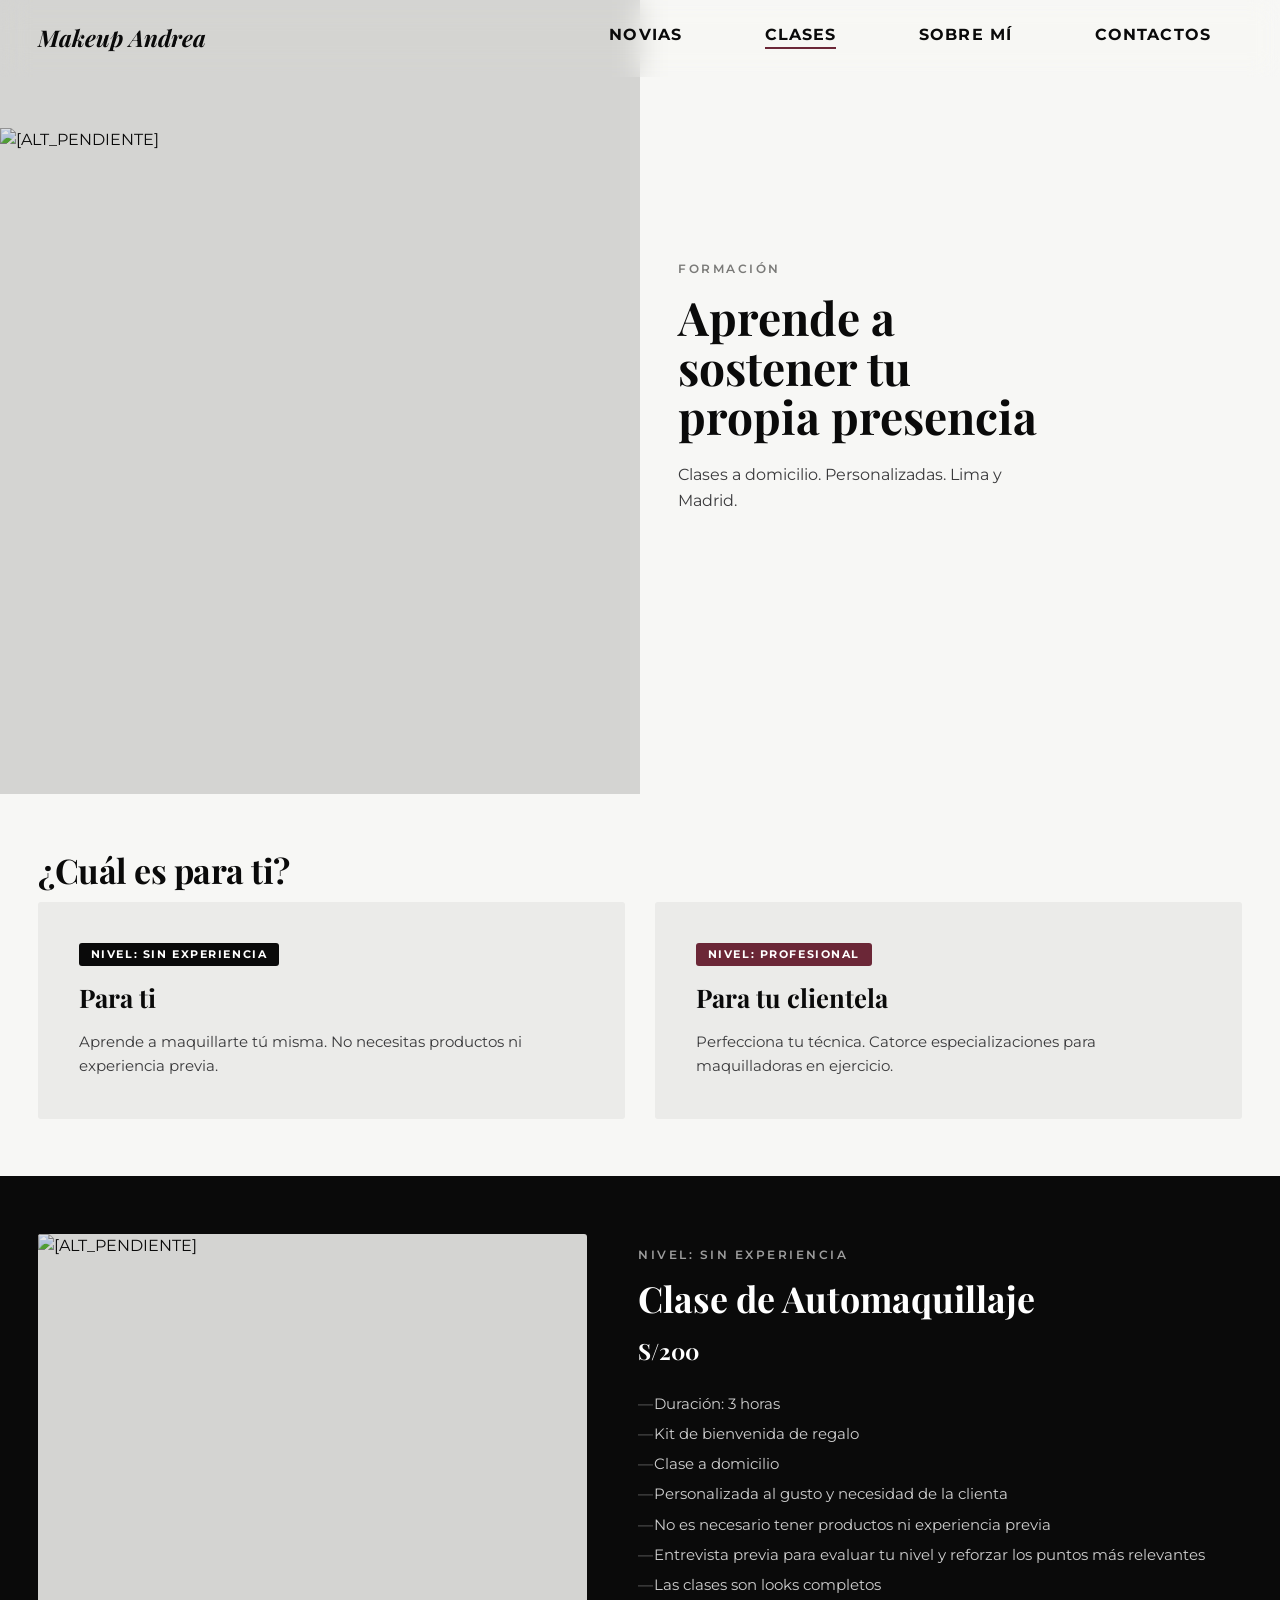
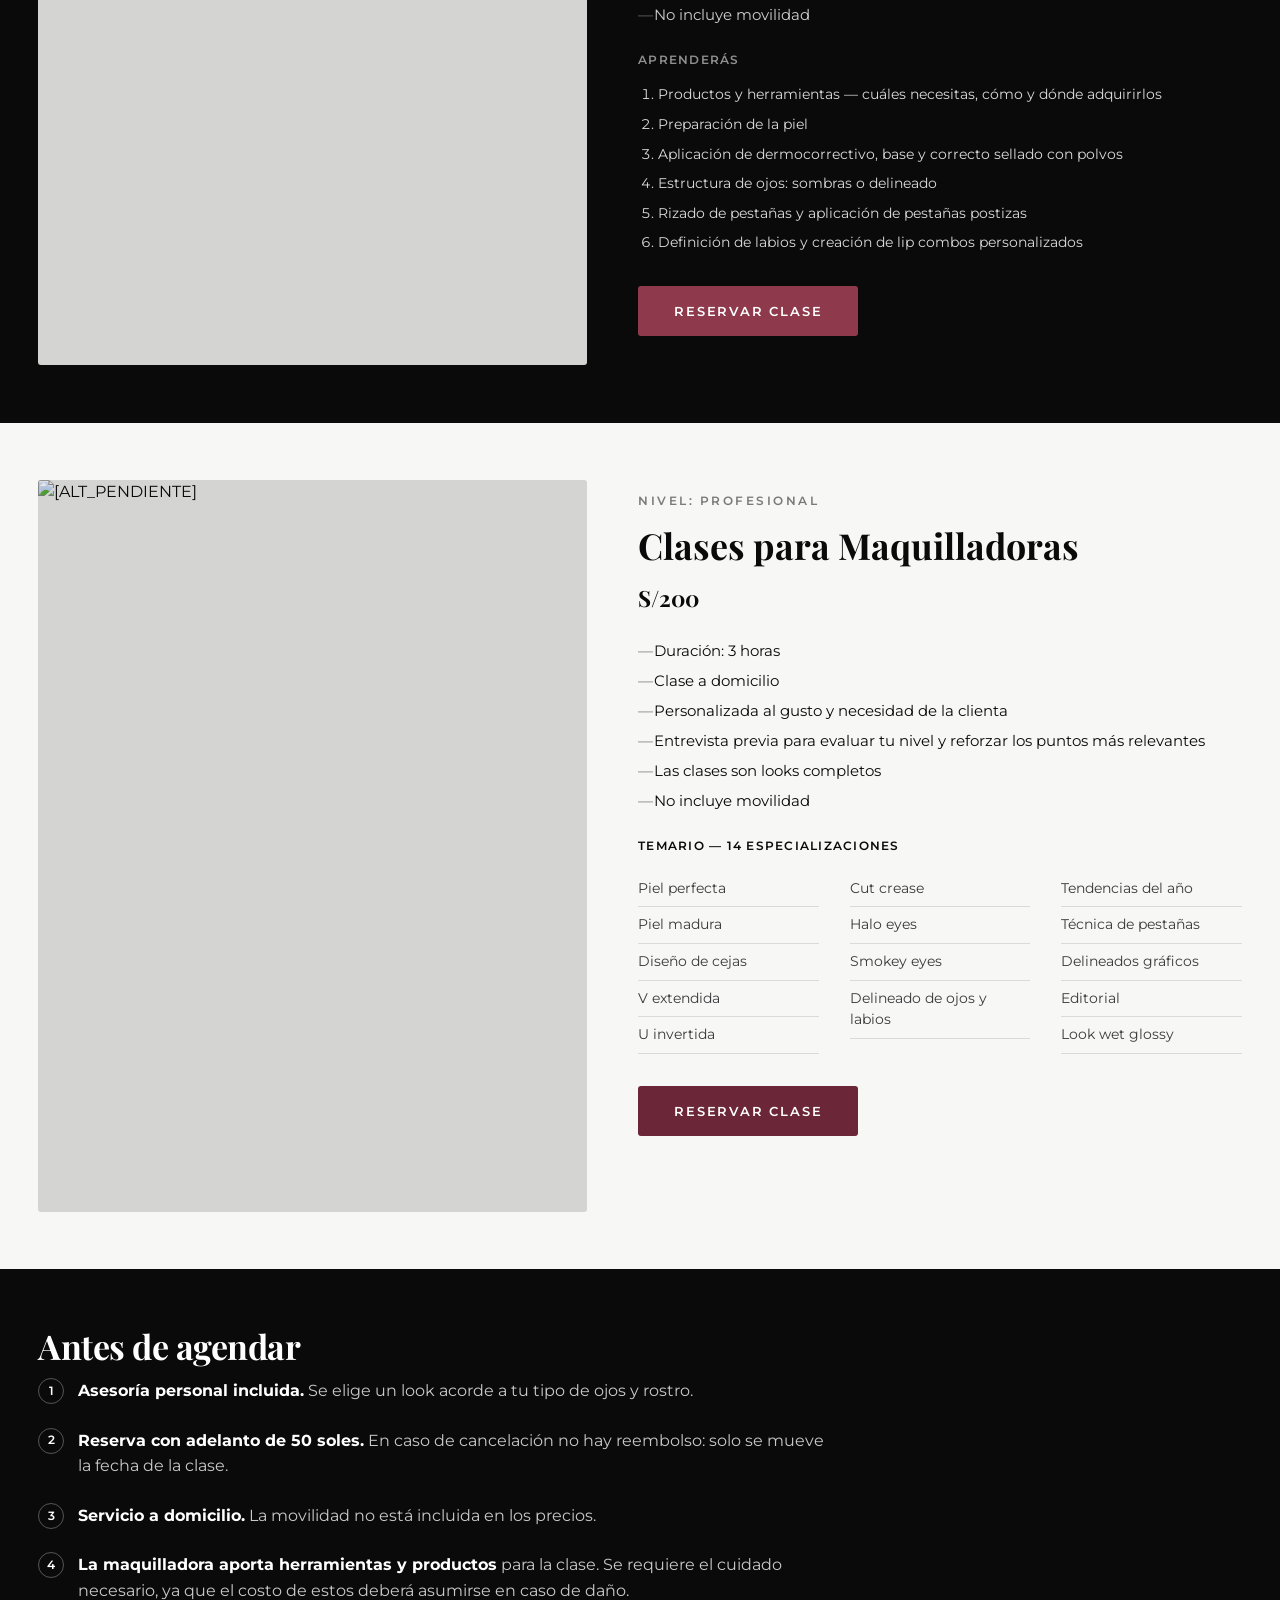
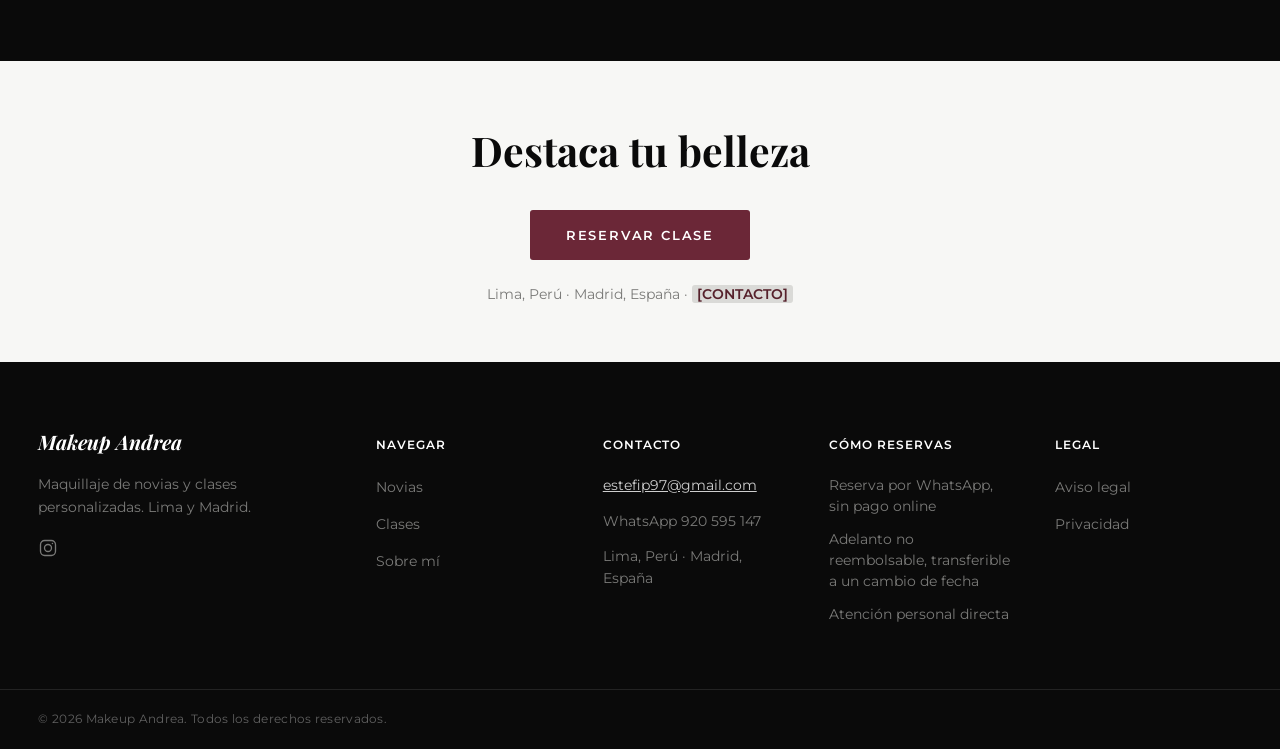
==== commit 1d3a1941: "Repintado tokens (tinta editorial), header adaptativo por luminancia y nav Contactos Cambia la palet" ====
--- a/clases.html
+++ b/clases.html
@@ -29,13 +29,10 @@
         <a class="nav-link" href="novias.html">Novias</a>
         <a class="nav-link nav-link--active" href="clases.html" aria-current="page">Clases</a>
         <a class="nav-link" href="sobre-mi.html">Sobre mí</a>
+        <a class="nav-link" href="#site-footer">Contactos</a>
       </nav>
 
       <div class="header-right">
-        <a href="CTA_DESTINO_PENDIENTE" class="btn-editorial btn-editorial--solid header-cta" data-cta-pendiente="CTA_DESTINO">
-          <svg class="header-cta__icon" viewBox="0 0 24 24" width="16" height="16" fill="currentColor" aria-hidden="true"><path d="M12 2C6.48 2 2 6.48 2 12c0 1.85.5 3.58 1.36 5.07L2 22l5.06-1.33A9.94 9.94 0 0 0 12 22c5.52 0 10-4.48 10-10S17.52 2 12 2zm5.2 14.2c-.22.62-1.28 1.2-1.77 1.24-.45.05-1.02.07-1.65-.1-.38-.11-.87-.27-1.5-.53-2.64-1.14-4.36-3.8-4.5-3.98-.13-.18-1.08-1.43-1.08-2.73 0-1.3.68-1.94.93-2.2.24-.27.53-.33.7-.33h.5c.16 0 .38-.06.6.46.22.53.75 1.83.82 1.97.07.13.11.29.02.47-.09.18-.14.29-.27.44-.13.16-.28.35-.4.47-.13.13-.27.27-.12.53.16.27.7 1.15 1.5 1.86 1.04.92 1.91 1.21 2.18 1.35.27.13.42.11.58-.07.16-.18.68-.79.86-1.06.18-.27.36-.22.6-.13.24.09 1.53.72 1.79.85.27.13.44.2.51.31.07.11.07.65-.15 1.27z"/></svg>
-          Reservar
-        </a>
         <button class="menu-toggle" id="btn-menu" aria-label="Abrir menú" aria-expanded="false" aria-controls="menu-panel">
           <svg viewBox="0 0 24 24" width="24" height="24" fill="none" stroke="currentColor" stroke-width="2" aria-hidden="true"><line x1="3" y1="6" x2="21" y2="6"/><line x1="3" y1="12" x2="21" y2="12"/><line x1="3" y1="18" x2="21" y2="18"/></svg>
         </button>
@@ -56,6 +53,7 @@
       <a href="novias.html">Novias</a>
       <a href="clases.html" aria-current="page">Clases</a>
       <a href="sobre-mi.html">Sobre mí</a>
+      <a href="#site-footer">Contactos</a>
     </nav>
     <a href="CTA_DESTINO_PENDIENTE" class="btn-editorial btn-editorial--solid menu-cta" data-cta-pendiente="CTA_DESTINO">Reservar</a>
   </aside>
@@ -208,7 +206,7 @@
   </main>
 
   <!-- ===== FOOTER (reutilizado del home) ===== -->
-  <footer class="site-footer">
+  <footer class="site-footer" id="site-footer">
     <div class="site-footer__main">
       <div class="container site-footer__grid">
 
--- a/style.css
+++ b/style.css
@@ -10,31 +10,47 @@
    ========================================================================== */
 
 /* --------------------------------------------------------------------------
-   Design tokens — Sakura (briefing maestro v2 completo, 2026-08-05, MA-F7/MA-C8)
-   Reemplaza por completo "Plata Cálida" (MA-C6). Sakura como relación de color
-   (corteza→flor profunda→flor abierta→pétalo→cielo pálido), nunca ilustración.
+   Design tokens — Tinta editorial (REPINTADO 2026-08-07, MA-C12, brief
+   web/negocios/makeupandrea/BRIEF_REPINTADO_TINTA.md). Reemplaza por completo
+   "Sakura" (MA-F7/MA-C8). Negro tinta casi puro + blanco papel frío, contraste
+   alto, precisión de imprenta — con un único acento cálido (rosewood, "el
+   sello") que es lo que separa el sitio de AP Beauty (brief §0). Es repintado:
+   cambian valores de color, estructura/layout/copy/JS no se tocan (brief §1).
    -------------------------------------------------------------------------- */
 :root {
-  /* Tokens de color oficiales — paleta sakura (briefing §2). El acento ya NO es
-     un solo token: se parte en dos según el fondo sobre el que actúa (regla
-     60/30/10, §2.1) — --accent-deep sobre CLARO, --accent-bright sobre OSCURO.
-     --blush es SOLO atmósfera (líneas de firma, hover de fondo) — nunca botones. */
-  --bg-light:      #F4F0EF;   /* Blush White — fondos claros, nunca blanco puro */
-  --bg-dark:       #1B1719;   /* Warm Charcoal — fondos oscuros, también alias de texto principal, ver --text-ink */
-  --accent-deep:   #6B2737;   /* Rosewood — acción sobre fondo CLARO */
-  --accent-bright: #B76E79;   /* Dusty Rose — acción sobre fondo OSCURO (rosewood puro se pierde sobre charcoal) */
-  --cta-vivid: #C64B63;
-  --cta-vivid-hover: #A83A50;
-  --blush:         #EAD9DA;   /* atmósfera únicamente — lavados de color, hover de fondo. NUNCA relleno de acción */
-  --text-muted:    #8B8180;   /* eyebrows, etiquetas, microtexto */
-
-  /* Derivados — variantes de hover/relleno que el sistema necesita. Recalculados
-     en MA-C8 para la paleta sakura (antes eran derivados de Plata Cálida). */
+  /* Tokens de color oficiales — paleta tinta (brief §2). El acento sigue
+     partido en dos según el fondo (regla 60/30/10, §2.1) — --accent-deep sobre
+     CLARO, --accent-bright sobre OSCURO. --blush RETIRADO por completo (era
+     "atmósfera cálida" — el sistema tinta es B/N + un único acento, sin
+     lavados de color secundarios; brief §0 lo pide explícitamente). */
+  --bg-light:      #F7F7F5;   /* Blanco papel FRÍO — fondos claros, nunca blanco puro #fff */
+  --bg-dark:       #0A0A0A;   /* Negro tinta casi puro — fondos oscuros, también alias de texto principal, ver --text-ink */
+  --accent-deep:   #6B2737;   /* Rosewood — "el sello", ÚNICO acento del sitio. SE CONSERVA sin cambios (brief §0/§2: es lo que separa el sitio de AP Beauty — no tocar por "consistencia fría") */
+  --accent-bright: #8E3A4C;   /* Rosewood sobre fondo OSCURO — un punto más luminoso que accent-deep para leerse contra el negro, pero más oscuro que el dusty rose sakura anterior (ya no hace falta "empolvarlo": el negro pleno le da rango de sobra) */
+  --ink-mid:       #3A3A3C;   /* gris tinta medio — jerarquía intermedia entre negro pleno y blanco papel, nuevo en este sistema (brief §2.1, "ahora SÍ se puede jerarquizar fuerte") */
+  --paper-line:    #DADAD7;   /* líneas de marco/registro sobre papel frío — reemplaza --blush como borde de .marco-papel/.galeria-novias__item (brief §3A, "marcos de registro") */
+  --text-muted:    #7A7A78;   /* eyebrows, etiquetas, microtexto — gris FRÍO (antes cálido) */
+  --silver:        #C8C8C6;   /* titulares sobre --bg-dark (hero layout B) — plata, nunca blanco puro (evita dureza tipo AP Beauty) */
+  --silver-dim:    #9A9A98;   /* plata apagado — texto secundario/itálica de voz sobre --bg-dark */
+  --star-gold:     #B8912F;   /* estrellas de rating en .resena-item__estrellas (MA-C26) — convención universal de rating, no compite como "acento de marca" (regla 60/30/10 sigue siendo solo rosewood) */
+
+  /* Rosa eléctrico "glowing" (MA-C27, petición directa de Paul) — SOLO para los
+     2 CTA de conversión más importantes del sitio (hero + cierre de FAQ), un
+     tratamiento deliberadamente fuera del sistema rosewood/60-30-10 para que
+     esos 2 botones destaquen por diseño, no un reemplazo del acento de marca. */
+  --cta-glow:       #FF2E7A;
+  --cta-glow-hover: #E01E64;
+
+  /* Derivados — recalculados para la paleta tinta (antes derivados de sakura,
+     MA-C8). accent-deep no cambió de valor → su hover tampoco (mismo cálculo
+     que MA-C6/MA-C8). accent-bright-hover SÍ se recalcula sobre el nuevo valor
+     más oscuro. bg-light-alt/border-light pasan de tinte cálido (hacia
+     --blush, retirado) a gris neutro frío, coherente con --paper-line. */
   --text-ink:           var(--bg-dark);   /* alias semántico: texto principal sobre fondo claro */
-  --accent-deep-hover:  #56212B;          /* rosewood oscurecido, :hover sobre relleno accent-deep (mismo valor que MA-C6, accent-deep no cambió) */
-  --accent-bright-hover:#9B5D67;          /* dusty rose oscurecido, :hover sobre relleno accent-bright */
-  --bg-light-alt:       #EFE6E3;          /* relleno de tarjetas sobre fondo claro (paquete-bloque, selector-card…) — tinte cálido hacia --blush */
-  --border-light:       #E0D8D5;          /* líneas/bordes sutiles sobre fondo claro */
+  --accent-deep-hover:  #56212B;          /* rosewood oscurecido, :hover sobre relleno accent-deep (accent-deep no cambió de valor → el hover se mantiene igual) */
+  --accent-bright-hover:#722E3D;          /* rosewood-oscuro aún más oscurecido, :hover sobre relleno accent-bright (recalculado sobre el nuevo #8E3A4C, mismo % de oscurecimiento que accent-deep→accent-deep-hover) */
+  --bg-light-alt:       #EBEBE9;          /* relleno de tarjetas sobre fondo claro (paquete-bloque, selector-card…) — gris neutro frío, ya no tinte cálido hacia --blush (retirado) */
+  --border-light:       #DADAD7;          /* líneas/bordes sutiles sobre fondo claro — mismo valor que --paper-line (misma familia "línea sobre papel frío"); token separado por sitio de uso, no por color */
 
   /* Tipografía */
   --font-display: 'Playfair Display', Georgia, 'Times New Roman', serif;
@@ -47,6 +63,12 @@
   --section-pad-y: clamp(40px, 4.5vw, 64px);
   --container-max: 1600px;
   --gutter: clamp(16px, 3vw, 40px);
+
+  /* Banda donde flota el header sobre las fotos de hero (MA-C20/C22) — se SUMA
+     al alto del contenedor (MA-C23), no se resta del alto de la foto: la foto
+     conserva su tamaño completo, el header gana su espacio propio arriba. */
+  --header-gap: clamp(90px, 10vw, 140px);
+
 
   /* Radios + sombras — reducidos a esquinas rectas/casi rectas (briefing §10.5:
      "nada de radius-card:14px/radius-pill:50px en botones/cards"). radius-pill
@@ -123,18 +145,46 @@
 }
 @media (max-width: 768px) { .section-title { font-size: 26px; } }
 
-/* Marcador de contenido pendiente (dato real de Paul/Andrea) */
-mark.content-tbd { background: #FBE9E4; color: var(--accent-deep-hover); padding: 1px 5px; border-radius: 3px; font-weight: 600; font-style: normal; }
-
-/* --------------------------------------------------------------------------
-   1 · Header — 3 zonas, logo centrado (wordmark de texto, sin archivo de logo)
-   -------------------------------------------------------------------------- */
-.site-header { position: sticky; top: 0; z-index: 1000; background: var(--bg-light); border-bottom: 1px solid var(--border-light); }
+/* Marcador de contenido pendiente (dato real de Paul/Andrea). Repintado MA-C12:
+   antes #FBE9E4 hardcodeado (tinte blush, residuo cálido de sakura — prohibido
+   por brief §4). Sigue visible en producción (CREDENCIAL_MATTA/DISCLAIMER_MARCAS/
+   CONTACTO en 4 páginas, no es un marcador puramente interno), así que se migra
+   a --paper-line en vez de dejarse como estaba: gris frío, coherente con el
+   sistema nuevo, mismo criterio de "línea/marca sobre papel" que .marco-papel. */
+mark.content-tbd { background: var(--paper-line); color: var(--accent-deep-hover); padding: 1px 5px; border-radius: 3px; font-weight: 600; font-style: normal; }
+
+/* --------------------------------------------------------------------------
+   1 · Header — flotante y transparente sobre el contenido (petición directa
+   de Paul, MA-C18). Pasa de sticky (empujaba el contenido, fondo negro sólido)
+   a fixed (flota sobre cada sección al hacer scroll, sin ocupar espacio en el
+   flujo). Probado primero con mix-blend-mode:difference (100% CSS, sin JS) —
+   descartado: verificado en Chrome que NO invierte contra el contenido real
+   de la página con position:fixed (solo blende contra ancestros propios del
+   header, que están vacíos/transparentes — limitación real del navegador,
+   no un error de sintaxis). Resuelto con JS (`initAdaptiveHeader()` en
+   main.js): en cada scroll detecta qué sección hay debajo del header y
+   togglea `.site-header--on-light` — este archivo solo define los 2 estados
+   de color, blanco por defecto (secciones oscuras) y negro con la clase
+   (secciones claras), con transición suave entre ambos.
+   "Transparente" sin ningún tratamiento se leía como que el header directamente
+   no existía (feedback directo de Paul) — sin fondo sólido, `backdrop-filter`
+   da presencia de barra ("vidrio esmerilado": el contenido de abajo sigue
+   viéndose, pero desenfocado) sin reintroducir un color fijo que rompa la
+   inversión blanco/negro del texto según la sección. */
+.site-header {
+  position: fixed; top: 0; left: 0; right: 0; z-index: 1000;
+  background: transparent;
+  backdrop-filter: blur(14px) saturate(140%);
+  -webkit-backdrop-filter: blur(14px) saturate(140%);
+}
 
 /* Compensa el header sticky al saltar a estas anclas. #artista-intro/#artista-carrusel
    reemplazan a #artista (split en 2 sub-secciones, revisión MA-F8/§6.2); #faq es
    sección nueva de la misma revisión. */
 #novias, #formacion, #artista-intro, #artista-carrusel, #encuentra, #galeria, #resenas, #faq { scroll-margin-top: 100px; }
+/* #site-footer (MA-F13, nuevo link "Contactos" del nav) — presente en las 4 páginas,
+   mismo valor que el resto de anclas por consistencia. */
+#site-footer { scroll-margin-top: 100px; }
 
 /* Header FUNCIONAL (revisión MA-F8/§5, reemplaza el grid 3-zonas con logo centrado):
    logo a la izquierda con margin-right:auto (empuja nav+CTA agrupados al borde derecho,
@@ -144,37 +194,53 @@
   display: flex; align-items: center;
   gap: clamp(20px, 2.4vw, 40px);
   padding: clamp(14px, 1.6vw, 22px) var(--gutter);
-  background: var(--bg-light);
+  background: transparent;
 }
 .header-right { display: flex; align-items: center; gap: clamp(18px, 2vw, 32px); }
 .header-logo { display: block; text-decoration: none; margin-right: auto; }
 .header-logo__wordmark {
   font-family: var(--font-display); font-weight: 700; font-style: italic;
-  font-size: clamp(1.15rem, 1.8vw, 1.5rem); color: var(--text-ink); white-space: nowrap;
-}
-
-.nav-cluster { display: flex; gap: clamp(16px, 1.6vw, 28px); }
+  font-size: clamp(1.15rem, 1.8vw, 1.5rem); color: #fff; white-space: nowrap;
+  transition: color .25s ease;
+}
+.site-header--on-light .header-logo__wordmark { color: var(--text-ink); }
+
+/* Ocupa ~50% del ancho del header, de derecha a izquierda (petición directa de
+   Paul, MA-C16) — flex-basis fijo en vez de ancho automático/compacto, con
+   flex-shrink:0 para que no ceda espacio si el header se aprieta. Como
+   .header-logo tiene margin-right:auto (empuja todo el resto a la derecha),
+   fijar el 50% aquí deja el cluster ocupando la mitad derecha real del header,
+   justo antes de .header-right (hoy solo el botón de menú, área mínima). */
+.nav-cluster { display: flex; flex: 0 0 50%; flex-shrink: 0; justify-content: space-between; gap: clamp(16px, 2vw, 32px); }
 .nav-link {
-  /* Negrita (revisión §5: "señal clara de clicable, ve directo") */
-  font: 700 .82rem/1 var(--font-body); letter-spacing: .08em; text-transform: uppercase;
-  color: var(--text-ink); text-decoration: none; transition: color .2s;
-}
-.nav-link:hover { color: var(--accent-deep); }   /* ÚNICO acento del header, solo en hover */
-/* Página activa: filete de acento bajo el texto, NO color permanente (uso moderado del acento) */
-.nav-link--active { border-bottom: 2px solid var(--accent-deep); padding-bottom: 4px; }
-
-/* Más ancho (revisión §5: "RESERVAR más ancho, padding generoso") — debe seguir
-   destacando pese a la nav agrupada junto a él (contraste negro/rosewood + separación
-   del gap del header-right). */
-.header-cta.btn-editorial { padding: 13px 32px; font-size: 12px; letter-spacing: 1.6px; }
-/* Ícono secundario — no debe dominar sobre el texto RESERVAR (reutilizado a 18px en .cierre__cta) */
+  /* Negrita (revisión §5: "señal clara de clicable, ve directo") + más grande
+     (MA-C16, "hacerlos más grande" — antes .82rem) para llenar con criterio
+     el 50% de ancho nuevo, no solo repartir el espacio con gaps enormes. */
+  font: 700 1rem/1 var(--font-body); letter-spacing: .07em; text-transform: uppercase;
+  color: #fff; text-decoration: none; transition: color .25s ease;
+}
+.site-header--on-light .nav-link { color: var(--text-ink); }
+/* Acento en hover/activo — vuelve a usar la regla 60/30/10 del resto del
+   sitio ahora que el estado es real (clase JS), no un blend impredecible:
+   accent-bright sobre el header oscuro por defecto, accent-deep cuando
+   `.site-header--on-light` indica que hay una sección clara detrás. */
+.nav-link:hover { color: var(--accent-bright); }
+.site-header--on-light .nav-link:hover { color: var(--accent-deep); }
+.nav-link--active { border-bottom: 2px solid var(--accent-bright); padding-bottom: 4px; }
+.site-header--on-light .nav-link--active { border-bottom-color: var(--accent-deep); }
+
+/* .header-cta__icon sigue viva — reutilizada por .hero__cta-btn y .cierre__cta,
+   no es huérfana pese a que el botón del header (.header-cta) ya no existe en
+   el HTML (MA-F13, retirado de las 4 páginas; limpieza de su CSS en MA-C17). */
 .header-cta__icon { flex-shrink: 0; opacity: .92; }
 
-/* padding:10px + icono 24px = ~44px de área táctil total (§10.6) */
-.menu-toggle { display: none; background: none; border: 0; color: var(--text-ink); cursor: pointer; padding: 10px; }
+/* padding:10px + icono 24px = ~44px de área táctil total (§10.6). El ícono es
+   un SVG stroke="currentColor" en el HTML, sigue el color del botón. */
+.menu-toggle { display: none; background: none; border: 0; color: #fff; cursor: pointer; padding: 10px; transition: color .25s ease; }
+.site-header--on-light .menu-toggle { color: var(--text-ink); }
 
 @media (max-width: 900px) {
-  .nav-cluster, .header-right .header-cta { display: none; }
+  .nav-cluster { display: none; }
   .menu-toggle { display: inline-flex; }
 }
 
@@ -183,7 +249,7 @@
    -------------------------------------------------------------------------- */
 .menu-backdrop {
   position: fixed; inset: 0; z-index: 1090;
-  background: rgba(27, 23, 25, .5);
+  background: rgba(10, 10, 10, .5);
   opacity: 0; visibility: hidden; transition: opacity .3s ease, visibility .3s ease;
 }
 .menu-backdrop[hidden] { display: none; }
@@ -216,35 +282,124 @@
 .menu-cta.btn-editorial { margin-top: clamp(24px, 5vw, 40px); width: 100%; }
 
 /* --------------------------------------------------------------------------
-   3 · Hero (home)
-   -------------------------------------------------------------------------- */
-.hero { background: var(--bg-light); padding-block: 0; overflow: hidden; }
-.hero__grid { display: grid; grid-template-columns: 1fr 1fr; align-items: stretch; gap: 0; min-height: 82vh; max-height: 780px; max-width: none; padding-inline: 0; }
-.hero__media { margin-right: 0; }
-.hero__panel { display: flex; flex-direction: column; justify-content: center; padding-block: clamp(40px, 6vw, 96px); padding-right: clamp(24px, 4vw, 64px); padding-left: var(--gutter); }
-.hero__media { position: relative; overflow: hidden; background: var(--bg-dark); }
-.hero__media img { position: absolute; inset: 0; width: 100%; height: 100%; object-fit: cover; object-position: center top; }
-.hero-eyebrow { display: inline-block; font-family: var(--font-body); font-size: 13px; font-weight: 600; letter-spacing: 3px; text-transform: uppercase; color: var(--text-muted); margin-bottom: 18px; }
-.hero h1 { font-family: var(--font-display); font-size: clamp(2.6rem, 5.5vw, 4.2rem); font-weight: 900; line-height: 1.02; letter-spacing: -0.5px; color: var(--text-ink); margin: 0 0 18px; }
-.hero-sub { font-family: var(--font-body); font-size: 19px; font-weight: 400; line-height: 1.5; color: rgba(27,23,25,.75); margin: 0 0 12px; }
-.hero-voz { font-family: var(--font-display); font-style: italic; font-size: clamp(1.05rem, 1.6vw, 1.25rem); line-height: 1.5; color: var(--text-ink); margin: 0 0 28px; padding-bottom: 14px; border-bottom: 1.5px solid var(--accent-deep); display: inline-block; }
-.hero-cta { display: flex; gap: 14px; flex-wrap: wrap; }
-/* CTA primario: sobre fondo claro usa accent-deep (rosewood), como el resto de secciones claras */
-.hero .btn-editorial--solid { background: var(--accent-deep); color: #fff; }
-.hero .btn-editorial--solid:hover { background: var(--accent-deep-hover); color: #fff; }
+   3 · Hero (home) — layout B, apilado, AL RAS del viewport (petición directa
+   de Paul: debe apreciarse completo nada más cargar la página, sin scroll).
+   Alto = 100% del viewport + var(--header-gap) (MA-C23: el gap para el header
+   se SUMA, no se resta — antes `.hero__media` perdía ese espacio de su propio
+   alto, "robándole altura" a la foto; ahora el contenedor crece esa misma
+   medida y la foto conserva su tamaño íntegro debajo del gap). Acotado entre
+   un mínimo (no queda ilegible en pantallas muy bajas) y un máximo (no se
+   estira de más en monitores muy altos), ambos también +var(--header-gap)
+   por el mismo motivo. La foto es el FONDO real de la sección (absolute,
+   cover) — no dicta el alto vía aspect-ratio. */
+.hero {
+  position: relative;
+  background: var(--bg-dark);
+  height: calc(100vh + var(--header-gap));
+  height: calc(100dvh + var(--header-gap));
+  min-height: calc(560px + var(--header-gap));
+  max-height: calc(920px + var(--header-gap));
+  display: flex; flex-direction: column; align-items: flex-start; justify-content: center;
+  overflow: hidden;
+}
+/* Sin degradado/scrim (retirado a petición directa de Paul, MA-C17 — el
+   degradado de MA-C15 tapaba con --bg-dark sólido el ~55% inferior de la
+   foto, se veía como un corte/costura en vez de una foto completa). La foto
+   es el único elemento de fondo de la sección, sin overlay de color encima.
+   object-position horizontal en 66% (MA-C18) — Andrea quedó reencuadrada en
+   la foto actual a ~4/6 del ancho hacia la derecha; en desktop el contenedor
+   del hero es siempre más ancho (proporción) que la foto (16:10ish vs. el
+   ratio real ~1.68:1 de este archivo), así que object-fit:cover no recorta
+   horizontal —muestra el ancho completo de la imagen 1:1 con el de la
+   sección— pero se deja el valor explícito para no perder el encuadre si
+   algún viewport angosto/alto llega a recortar horizontalmente.
+   `top:var(--header-gap)` (MA-C20, petición directa de Paul: el header flotante
+   no debe tocar la foto directamente) — la foto arranca más abajo, dejando ver
+   el `background:var(--bg-dark)` de `.hero` como banda sólida donde flota el
+   header. Con el alto de `.hero` ya agrandado en esa misma medida (MA-C23), la
+   foto sigue midiendo exactamente lo que medía antes de tener este espacio. */
+.hero__media { position: absolute; top: var(--header-gap); left: 0; right: 0; bottom: 0; }
+.hero__media picture { display: block; width: 100%; height: 100%; }
+.hero__media img { width: 100%; height: 100%; object-fit: cover; object-position: 66% 20%; display: block; }
+/* Bloque de texto centrado en el ALTO del div (MA-C20: `justify-content:center`
+   arriba, en vez del anclaje al pie de MA-C15) y a ~2/8 (25%) del ANCHO desde
+   la izquierda (MA-C20, reemplaza el arranque casi pegado al borde de MA-C18).
+   `margin-left:25%` empuja el punto de arranque del bloque sin consumir su
+   propio ancho (a diferencia de un padding, que sí lo haría) — max-width
+   recalculado a 32% para que el borde derecho del bloque (25%+32%=57%) siga
+   quedando antes de donde arranca el cabello de Andrea (~58-66% del ancho,
+   ver nota de object-position arriba) — mismo margen de seguridad que antes,
+   solo que ahora medido desde el nuevo punto de partida. */
+.hero__content {
+  display: flex; flex-direction: column; align-items: flex-start; text-align: left;
+  max-width: 32%;
+  margin-left: 25%;
+  padding: clamp(20px, 3vw, 32px) var(--gutter) clamp(28px, 5vw, 48px) 0;
+  position: relative; z-index: 1;
+}
+.hero-eyebrow { display: inline-block; font-family: var(--font-body); font-size: 13px; font-weight: 600; letter-spacing: 4px; text-transform: uppercase; color: var(--text-muted); margin-bottom: 16px; }
+/* Título reducido de clamp(3rem,8vw,6rem) — proporcional a la sección más baja,
+   sigue dominando la composición sin forzar overflow en viewports bajos. */
+.hero h1 { font-family: var(--font-display); font-size: clamp(2.2rem, 5.5vw, 4rem); font-weight: 800; line-height: 1.04; letter-spacing: -1px; color: var(--silver); margin: 0 0 22px; }
+.hero__sello { font-style: italic; color: var(--accent-bright); }
+.hero__cta-btn.btn-editorial { display: inline-flex; align-items: center; gap: 10px; padding: 18px 48px; font-size: 15px; letter-spacing: 2px; border: none; }
+/* Rosa eléctrico "glowing" + ondas pulsantes (MA-C27, petición directa de Paul,
+   compartido con .faq__cta-btn) — glow vía box-shadow difuso, ondas vía 2
+   pseudo-elementos con anillo que escala y se desvanece en loop, desfasados
+   entre sí (::after arranca a mitad de ciclo) para que nunca se vea vacío.
+   100% CSS, no necesita JS: es un efecto ambiental que llama la atención hacia
+   el botón, no una animación disparada por el clic (eso sí sería JS — ripple
+   Material-style con coordenadas del puntero — pero no es lo que se pidió). */
+.hero__cta-btn.btn-editorial,
+.faq__cta-btn.btn-editorial {
+  position: relative;
+  background: var(--cta-glow);
+  color: var(--bg-dark);
+  box-shadow: 0 0 20px 2px rgba(255,46,122,.55), 0 0 44px 10px rgba(255,46,122,.3);
+}
+.hero__cta-btn.btn-editorial:hover,
+.faq__cta-btn.btn-editorial:hover {
+  background: var(--cta-glow-hover);
+  color: var(--bg-dark);
+}
+.hero__cta-btn.btn-editorial::before, .hero__cta-btn.btn-editorial::after,
+.faq__cta-btn.btn-editorial::before, .faq__cta-btn.btn-editorial::after {
+  content: ""; position: absolute; inset: 0; border-radius: inherit;
+  border: 2px solid var(--cta-glow);
+  animation: cta-pulse-ring 2.4s ease-out infinite;
+  pointer-events: none;
+}
+.hero__cta-btn.btn-editorial::after, .faq__cta-btn.btn-editorial::after { animation-delay: 1.2s; }
+/* Palpitación reducida (MA-C28, feedback directo de Paul: "reduce un poco la
+   intensidad") — escala máxima de 1.9→1.45 y opacidad de arranque de .6→.4,
+   anillo más sutil sin perder el efecto. */
+@keyframes cta-pulse-ring {
+  0%   { transform: scale(1);    opacity: .4; }
+  100% { transform: scale(1.45); opacity: 0; }
+}
+@media (prefers-reduced-motion: reduce) {
+  .hero__cta-btn.btn-editorial::before, .hero__cta-btn.btn-editorial::after,
+  .faq__cta-btn.btn-editorial::before, .faq__cta-btn.btn-editorial::after {
+    animation: none; display: none;
+  }
+}
+.hero-voz { font-family: var(--font-display); font-style: italic; font-size: clamp(.95rem, 1.4vw, 1.15rem); line-height: 1.5; color: var(--silver-dim); margin: 18px 0 0; }
 
 @media (max-width: 768px) {
-  .hero__grid { grid-template-columns: 1fr; min-height: 0; max-height: none; }
-  .hero__media { order: -1; aspect-ratio: 16/13; max-height: 42vh; }   /* retrato ARRIBA en móvil */
-  .hero-voz { font-size: 1.15rem; }
-  .hero-sub { font-size: 1.05rem; }
-  /* BUG corregido: el shorthand `padding: X 0` dejaba el panel sin margen
-     horizontal — h1/CTA tocaban el borde de la pantalla. `.hero__grid` tiene
-     `padding-inline:0` (full-bleed) a propósito, así que en móvil el panel
-     necesita su propio `--gutter` a los lados, igual que el resto de secciones. */
-  .hero__panel { padding: clamp(28px, 7vw, 40px) var(--gutter); }
-  .hero-cta { flex-direction: column; }
-  .hero-cta .btn-editorial { width: 100%; }
+  /* Móvil vuelve a centrado HORIZONTAL (no pedido, la petición fue explícita
+     "versión de PC") — usa hero-movil.webp, encuadre vertical distinto sin la
+     misma relación 4/6 de la foto de escritorio, y el ancho de viewport ya no
+     deja margen real para un bloque angosto a la izquierda.
+     Vertical: NO centrado (MA-C24, petición directa de Paul) — el centrado en
+     el alto del div (MA-C20) era para desktop; en móvil el bloque va anclado
+     abajo, respetando el padding-bottom que ya tiene `.hero__content`
+     (`clamp(28px,5vw,48px)`, mismo criterio "al ras" original de MA-C15). */
+  .hero { min-height: calc(440px + var(--header-gap)); max-height: calc(640px + var(--header-gap)); align-items: center; justify-content: flex-end; }
+  .hero__media img { object-position: center 20%; }
+  .hero__content { align-items: center; text-align: center; max-width: none; margin-left: 0; }
+  .hero h1 { font-size: clamp(1.9rem, 9vw, 2.8rem); }
+  .hero-voz { display: none; }   /* la sección es baja en móvil — la voz cede espacio al mensaje principal + CTA, que son lo prioritario "al ras" */
+  .hero__cta-btn.btn-editorial { width: 100%; justify-content: center; }
 }
 
 /* --------------------------------------------------------------------------
@@ -291,7 +446,14 @@
   color: #fff; text-decoration: none; border-bottom: 1px solid #fff; padding-bottom: 4px;
   transition: color .2s, border-color .2s;
 }
-.novias-promo__link:hover { color: var(--accent-bright); border-color: var(--accent-bright); }
+/* REPINTADO MA-C12: antes el hover teñía TEXTO+borde de accent-bright — con
+   el dusty rose sakura (más claro) leía bien sobre el charcoal cálido, pero
+   el nuevo accent-bright (#8E3A4C, más oscuro) da ~2.7:1 de contraste como
+   color de TEXTO sobre negro tinta casi puro (#0A0A0A) — ilegible. Se deja
+   el texto en blanco (base) y el acento se reserva para el filete/borde,
+   coherente con brief §2.3 ("la línea en rosa se reserva para momentos de
+   firma escasos", no el texto corrido). */
+.novias-promo__link:hover { border-color: var(--accent-bright); }
 @media (max-width: 768px) {
   .novias-promo__grid { grid-template-columns: 1fr; min-height: 0; }
   .novias-promo__media { min-height: clamp(280px, 80vw, 380px); }
@@ -346,8 +508,13 @@
   padding: 14px 28px; min-width: 168px;
   transition: background .2s, border-color .2s, color .2s;
 }
+/* REPINTADO MA-C12: color de texto en hover pasa de --bg-dark a #fff. El
+   accent-bright nuevo (#8E3A4C) es más oscuro que el dusty rose sakura
+   anterior — texto oscuro encima da ~2.8:1 de contraste (falla WCAG),
+   texto blanco da ~7.3:1. Verificado con cálculo de luminancia relativa
+   antes de aplicar, no es un cambio cosmético al azar. */
 .formacion__bloque-link:hover,
-.servicio-card__link:hover { background: var(--accent-bright); border-color: var(--accent-bright); color: var(--bg-dark); }
+.servicio-card__link:hover { background: var(--accent-bright); border-color: var(--accent-bright); color: #fff; }
 @media (max-width: 768px) {
   .formacion__grid { grid-template-columns: 1fr; }
   .formacion__media { aspect-ratio: 4/3; }
@@ -386,7 +553,7 @@
 /* Degradado en la base de la imagen — legibilidad del texto montado encima */
 .servicio-card__media::after {
   content: ""; position: absolute; inset: 0;
-  background: linear-gradient(180deg, transparent 35%, rgba(27,23,25,.82) 100%);
+  background: linear-gradient(180deg, transparent 35%, rgba(10,10,10,.82) 100%);
 }
 .servicio-card__title {
   position: relative; z-index: 2;
@@ -427,7 +594,7 @@
 .artista__intro { max-width: none; }   /* antes: max-width: 640px — quitaba ancho y dejaba hueco */
 .artista__media { position: relative; aspect-ratio: 4/5; overflow: hidden; background: var(--bg-light-alt); }
 .artista__media img { position: absolute; inset: 0; width: 100%; height: 100%; object-fit: cover; }
-.artista__texto { font: 400 1.05rem/1.65 var(--font-body); color: rgba(27,23,25,.75); margin: 0 0 14px; max-width: 60ch; }
+.artista__texto { font: 400 1.05rem/1.65 var(--font-body); color: var(--ink-mid); margin: 0 0 14px; max-width: 60ch; }
 .artista__triada { font: 600 .95rem/1.6 var(--font-body); letter-spacing: .02em; color: var(--text-ink); margin: 0 0 18px; }
 /* Itálica de voz — mismo lenguaje que .hero-voz, remate con filete de acento (§2.3).
    Sobre fondo CLARO usa accent-deep (antes accent-bright cuando vivía en oscuro). */
@@ -479,7 +646,13 @@
 
 .carrusel__dots { display: flex; justify-content: center; gap: 10px; margin-top: clamp(16px, 2vw, 24px); }
 .carrusel__dot { width: 9px; height: 9px; border-radius: 50%; border: 0; padding: 0; cursor: pointer; background: rgba(255,255,255,.3); transition: background .2s, transform .2s; }
-.carrusel__dot.is-active { background: var(--accent-bright); transform: scale(1.2); }
+/* REPINTADO MA-C12: ring de 1px añadido — el accent-bright activo por sí solo
+   da ~2.7:1 de contraste de luminancia contra #0A0A0A (el dusty rose sakura
+   anterior daba ~4.8:1 contra el charcoal cálido). El ring blanco translúcido
+   define el borde del dot sin depender solo del contraste de color puro.
+   Pedido explícito del brief/inbox: verificar legibilidad de .carrusel__dot
+   sobre el negro tinta nuevo. */
+.carrusel__dot.is-active { background: var(--accent-bright); transform: scale(1.2); box-shadow: 0 0 0 1px rgba(255,255,255,.4); }
 
 .artista__cta-wrap { margin-top: clamp(24px, 3vw, 36px); }
 .artista__link {
@@ -487,7 +660,9 @@
   color: #fff; text-decoration: none; border-bottom: 1px solid #fff; padding-bottom: 4px;
   transition: color .2s, border-color .2s;
 }
-.artista__link:hover { color: var(--accent-bright); border-color: var(--accent-bright); }
+/* REPINTADO MA-C12: mismo fix de contraste que .novias-promo__link:hover —
+   ver comentario ahí. Solo el borde toma accent-bright, el texto queda blanco. */
+.artista__link:hover { border-color: var(--accent-bright); }
 
 @media (max-width: 768px) {
   .carrusel__slide.is-active { grid-template-columns: 1fr; min-height: 0; }
@@ -530,7 +705,7 @@
 .galeria-carrusel .carrusel__arrow--prev { position: absolute; left: -8px; top: 50%; transform: translateY(-50%); z-index: 2; }
 .galeria-carrusel .carrusel__arrow--next { position: absolute; right: -8px; top: 50%; transform: translateY(-50%); z-index: 2; }
 .galeria-carrusel__dots { display: flex; justify-content: center; gap: 10px; margin-top: 20px; }
-.galeria-carrusel__dots .carrusel__dot { background: rgba(27,23,25,.25); }
+.galeria-carrusel__dots .carrusel__dot { background: rgba(10,10,10,.25); }
 .galeria-carrusel__dots .carrusel__dot.is-active { background: var(--accent-deep); }
 
 @media (max-width: 900px) {
@@ -541,14 +716,16 @@
   .galeria-carrusel .carrusel__arrow--next { right: 2px; }
 }
 
-/* Marco de papel fotográfico cálido (§10.3) — SOLO en galerías de foto pura,
-   sin texto encima (a diferencia de .servicio-card, que es un póster con
-   overlay). Borde blush fino, sombra casi nula. Compartida entre .galeria__item
-   (home, nueva) y .galeria-novias__item (novias.html, ya existía) — front
-   confirma que aplicó la misma clase a ambas (§10.3 no la restringe a una sola
-   página). border-radius reutiliza --radius-soft (ya reducido a esquina casi
-   recta en MA-C8, coherente con "esquinas rectas" del propio §10.3/§10.5). */
-.marco-papel { border: 1px solid var(--blush); box-shadow: 0 2px 6px rgba(27,23,25,.05); border-radius: var(--radius-soft); }
+/* Marco de registro (REPINTADO MA-C12, brief §3A — reemplaza el "marco de papel
+   cálido" de §10.3/sakura). Concepto nuevo: placa de imprenta / passe-partout
+   de lámina de galería, no álbum cálido. Línea fina --paper-line (frío, ya no
+   --blush, retirado), esquinas EXACTAS (brief: "como la placa de una imprenta",
+   pide radius 0 explícito — no reutiliza --radius-soft porque ese token sigue
+   en 3px para el resto del sitio, botones/badges/cards NO piden esquina recta
+   absoluta, solo este marco). Sombra casi nula, mismo criterio que antes.
+   Compartida entre .galeria__item (home) y .galeria-novias__item (novias.html)
+   — mismo mecanismo, front confirmó que aplicó la clase a ambas. */
+.marco-papel { border: 1px solid var(--paper-line); box-shadow: 0 2px 6px rgba(10,10,10,.05); border-radius: 0; }
 
 /* --------------------------------------------------------------------------
    6.5 · Reseñas (home, CLARA) — NUEVA (briefing maestro v2 completo, MA-F7/§6.5).
@@ -573,39 +750,104 @@
 
 .resenas__grid { display: grid; grid-template-columns: repeat(3, 1fr); gap: clamp(24px, 3vw, 40px); }
 .resena-item { display: flex; flex-direction: column; gap: 14px; padding-top: clamp(16px, 2vw, 22px); border-top: 1px solid var(--border-light); }
+/* Estrellas de rating (MA-C26, handoff de front MA-F14) — glifos ★ literales,
+   dorado vía --star-gold (nuevo, no compite con la regla 60/30/10 del acento
+   de marca: es convención de rating, no un acento decorativo). letter-spacing
+   leve para separar los 5 glifos sin que se vean pegados en Playfair/system. */
+.resena-item__estrellas { font-size: 1rem; letter-spacing: .12em; color: var(--star-gold); line-height: 1; }
 .resena-item__texto { margin: 0; }
 .resena-item__texto p { font-family: var(--font-display); font-style: italic; font-size: clamp(1.05rem, 1.6vw, 1.2rem); line-height: 1.5; color: var(--text-ink); margin: 0; }
 .resena-item__autor { font: 600 .78rem/1 var(--font-body); letter-spacing: .06em; text-transform: uppercase; color: var(--text-muted); margin: 0; }
-@media (max-width: 768px) { .resenas__grid { grid-template-columns: 1fr; } }
-
-/* --------------------------------------------------------------------------
-   6.8 · FAQ (home, CLARA) — NUEVA (revisión MA-F8/§6.8). Acordeón nativo
-   `<details name="faq">`, cero JS (el atributo `name` agrupa los 6 `<details>`
-   para exclusividad — cierra los demás al abrir uno, soporte nativo moderno).
-
-   ALTERNANCIA (contradicción reportada por front, no resuelta con un fix único
-   posible — ver su nota en `sesion_2026-08-05_front.md`): entre #encuentra
-   (clara, confirmada) y #cierre (oscura, confirmada) cualquier sección nueva
-   deja una adyacencia del mismo color con uno de los dos vecinos — es un
-   problema matemático, no de criterio. Resolución elegida: `--bg-light-alt`
-   como fondo de #faq (en vez de `--bg-light` liso) — diferencia visualmente
-   las 2 claras contiguas sin inventar una 3ª variante de color ni tocar
-   #encuentra/#cierre (CONFIRMADAS, no se tocan sin autorización nueva).
-   -------------------------------------------------------------------------- */
-.faq { background: var(--bg-dark); }
-.faq__grid { display: grid; grid-template-columns: 1.4fr 1fr; gap: clamp(40px, 6vw, 88px); align-items: start; }
-.faq__list { display: flex; flex-direction: column; margin-top: clamp(24px, 3vw, 32px); }
-/* CTA (columna derecha) — antes era la sección .cierre, ahora vive aquí sobre fondo claro */
-.faq__cta { align-self: center; text-align: center; }
+/* Imagen de resultado (MA-C26) — mismo gap:14px del flex column que ya
+   separaba estrellas/texto/autor, hereda la cadencia sin necesitar margin
+   propio. Proporción fija + cover para que las 3 columnas del desktop no se
+   desalineen entre sí por fotos de proporciones distintas (pedido de front:
+   "que la imagen no rompa la altura/alineación entre columnas"). */
+.resena-item__imagen { aspect-ratio: 4/3; overflow: hidden; border-radius: var(--radius-soft); }
+.resena-item__imagen img { width: 100%; height: 100%; object-fit: cover; display: block; }
+@media (max-width: 768px) {
+  .resenas__grid { grid-template-columns: 1fr; }
+  /* Carrusel swipe sin JS (MA-C26, sugerencia de front adoptada tal cual):
+     scroll-snap nativo compacta las 3 reseñas a 1 visible por vez, swipe del
+     navegador sin necesitar dots/flechas ni cruzar a JS — Paul solo pidió
+     swipe, no controles visibles. Scrollbar oculta para que se lea como
+     carrusel, no como una lista horizontal con scrollbar de escritorio. */
+  .resenas__grid {
+    display: flex; gap: 0; overflow-x: auto; scroll-snap-type: x mandatory;
+    -webkit-overflow-scrolling: touch; scrollbar-width: none;
+  }
+  .resenas__grid::-webkit-scrollbar { display: none; }
+  .resena-item { flex: 0 0 100%; scroll-snap-align: center; padding-inline: var(--gutter); }
+}
+
+/* --------------------------------------------------------------------------
+   6.9 · Cierre — CTA final, sección propia (MA-C29, sobre MA-F15: separado
+   de #faq a petición directa de Paul tras 3 rondas de CSS que no bastaban
+   porque el CTA y las preguntas compartían la misma sección/grid). Oscura.
+
+   ALTERNANCIA — excepción deliberada (MA-C30, petición directa de Paul):
+   `#cierre` y `#faq` quedan las 2 oscuras, rompiendo a propósito la regla de
+   "nunca 2 oscuras seguidas" que rige el resto del sitio. Razón textual de
+   Paul: es el final de la página, no tiene sentido cerrar en blanco. Esto es
+   intencional y confirmado, no un descuido — si alguien revisa este archivo
+   preguntándose por qué #faq es oscura justo después de #cierre, la respuesta
+   es esta nota, no un bug pendiente de arreglar.
+
+   Tamaño (petición directa de Paul: "un buen tamaño similar al que ocupa
+   #resenas", MA-C29 + "un 30% más", MA-C30 + "en PC está exagerado, reducí
+   un 30% sin afectar móvil", MA-C31) — medido con clic real: #resenas
+   ≈771-897px de alto según el viewport de referencia. `.cierre` no tiene
+   contenido propio para llenar ese alto por sí solo (título+sub+botón+
+   microtexto es mucho más corto que 3 reseñas con estrellas+foto), así que
+   en vez de inflar el padding del contenido a lo loco, se le da `min-height`
+   a la SECCIÓN + flex centrado — mismo patrón que ya usa `.hero-novias__grid`
+   (`clamp(480px,52vw,680px)`) para heroes split. Historial de esta sola
+   regla: MA-C29 `clamp(560px,58vw,820px)` → MA-C30 ×1.3 `clamp(728px,75vw,
+   1066px)` → MA-C31 ×0.7 sobre ESE valor (no vuelve al de MA-C29, es un
+   ajuste fino sobre lo último) `clamp(510px,52.5vw,746px)`. El móvil vive en
+   su propia regla dentro del `@media` de abajo — no se toca acá, por eso este
+   cambio no le afecta. */
+.cierre { background: var(--bg-dark); display: flex; align-items: center; justify-content: center; min-height: clamp(510px, 52.5vw, 746px); }
+.faq__cta { text-align: center; padding-block: clamp(24px, 4vw, 40px); }
 .faq__cta-titulo { font-family: var(--font-display); font-size: clamp(1.8rem, 3vw, 2.4rem); font-weight: 700; color: #fff; margin: 0 0 12px; }
 .faq__cta-sub { font: 400 .95rem/1.5 var(--font-body); color: rgba(255,255,255,.7); margin: 0 0 24px; }
-.faq__cta-btn.btn-editorial { padding: 20px 48px; font-size: 15px; letter-spacing: 2px; background: var(--cta-vivid); color: #fff; border: none; display: inline-flex; align-items: center; justify-content: center; gap: 10px; }
-.faq__cta-btn.btn-editorial:hover { background: var(--cta-vivid-hover); color: #fff; }
+/* REPINTADO MA-C12: --cta-vivid/--cta-vivid-hover retirados de :root — eran un
+   3er color de acento (#C64B63) no documentado en ningún brief/token table,
+   que violaba "único acento" (§2.1 sakura y §2.1 tinta por igual), migrado
+   entonces a --accent-bright. MA-C27 (petición directa de Paul) lo reemplaza
+   de nuevo, esta vez a propósito y con conocimiento del precedente: rosa
+   eléctrico "glowing" (--cta-glow, ver bloque compartido con .hero__cta-btn
+   más arriba en el archivo) — tratamiento deliberado para EL CTA de
+   conversión más importante del sitio, no un tercer acento sin documentar
+   como el que se retiró en MA-C12. Padding agrandado (antes 20px 48px) para
+   que el botón en sí también se vea más grande/llamativo, no solo la sección. */
+.faq__cta-btn.btn-editorial { padding: 24px 56px; font-size: 15px; letter-spacing: 2px; border: none; display: inline-flex; align-items: center; justify-content: center; gap: 10px; }
 .faq__cta-micro { font: 400 .8rem/1.5 var(--font-body); color: rgba(255,255,255,.55); margin: 20px 0 0; }
 @media (max-width: 860px) {
-  .faq__grid { grid-template-columns: 1fr; gap: clamp(32px,5vw,48px); }
-  .faq__cta { position: static; }
-}
+  /* min-height reducido en proporción — el de desktop sería excesivo en una
+     pantalla angosta. Ya NO hace falta el order:-1/position:static/divisor
+     de MA-C25 ni el padding-top/bottom manual de MA-C28: eran parches para
+     cuando el CTA vivía dentro de la misma sección que las preguntas
+     (`.faq__grid` colapsando a 1 columna) — ahora es una sección propia, el
+     DOM ya está en el orden correcto y `min-height` resuelve el espacio real
+     sin necesitar ningún truco de reordenamiento. */
+  /* Escalado ×1.3 igual que el desktop (MA-C30). */
+  .cierre { min-height: clamp(546px, 110vw, 806px); }
+}
+
+/* --------------------------------------------------------------------------
+   6.8 · FAQ (home, OSCURA otra vez) — NUEVA (revisión MA-F8/§6.8). Acordeón
+   nativo `<details name="faq">`, cero JS (el atributo `name` agrupa los 6
+   `<details>` para exclusividad — cierra los demás al abrir uno).
+   Pasó de oscura (original) a clara (MA-C29/MA-F15) y vuelve a oscura
+   (MA-C30, petición directa de Paul) — excepción deliberada a la regla de
+   alternancia justo al final de la página, ver nota completa junto a
+   `.cierre` más arriba. Bordes/texto/ícono del acordeón vuelven de los
+   tokens de tinta oscura (versión clara de MA-C29) a blanco/rgba(255,255,255,X)
+   — mismos valores que tenía el diseño original antes de MA-C29, no
+   inventados de nuevo. */
+.faq { background: var(--bg-dark); }
+.faq__list { display: flex; flex-direction: column; margin-top: clamp(24px, 3vw, 32px); }
 .faq__item { border-bottom: 1px solid rgba(255,255,255,.14); }
 .faq__item:first-child { border-top: 1px solid rgba(255,255,255,.14); }
 .faq__question {
@@ -615,7 +857,8 @@
   cursor: pointer; list-style: none;
 }
 .faq__question::-webkit-details-marker { display: none; }
-.faq__question::before { content: "+"; flex: none; font: 400 1.3rem/1 var(--font-body); color: var(--cta-vivid); width: 16px; text-align: center; }
+/* accent-bright (no accent-deep): #faq vuelve a fondo oscuro, regla 60/30/10. */
+.faq__question::before { content: "+"; flex: none; font: 400 1.3rem/1 var(--font-body); color: var(--accent-bright); width: 16px; text-align: center; }
 .faq__item[open] .faq__question::before { content: "−"; }
 .faq__answer { margin: 0 0 clamp(18px, 2vw, 24px); font: 400 .95rem/1.6 var(--font-body); color: rgba(255,255,255,.72); max-width: 62ch; }
 @media (max-width: 600px) {
@@ -631,12 +874,20 @@
    8 · Sobre mí — retrato + bio (split editorial, mismo patrón que hero-novias)
    -------------------------------------------------------------------------- */
 .sobre-mi-hero { padding-block: 0; overflow: hidden; }
+/* min-height +var(--header-gap) (MA-C23): el gap del header se SUMA al alto de
+   la fila, no se resta de la foto — con align-items:stretch ambas columnas
+   crecen esa misma medida, la foto conserva su tamaño íntegro debajo del gap
+   (antes perdía esa franja de su propio alto). */
 .sobre-mi-hero__grid {
   display: grid; grid-template-columns: 1fr 1fr; align-items: stretch;
-  min-height: clamp(480px, 52vw, 680px);
+  min-height: calc(clamp(480px, 52vw, 680px) + var(--header-gap));
 }
 .sobre-mi-hero__media { position: relative; overflow: hidden; background: var(--bg-light-alt); }
-.sobre-mi-hero__media img { position: absolute; inset: 0; width: 100%; height: 100%; object-fit: cover; object-position: center 25%; display: block; }
+/* Mismo criterio que .hero__media de index.html (MA-C20/C22): la foto no toca
+   el header flotante directamente — arranca más abajo, dejando ver el propio
+   background:var(--bg-light-alt) de este panel como banda donde flota el
+   header, en vez de la imagen empezando justo en el borde. */
+.sobre-mi-hero__media img { position: absolute; top: var(--header-gap); left: 0; right: 0; bottom: 0; object-fit: cover; object-position: center 25%; display: block; }
 .sobre-mi-hero__content {
   display: flex; flex-direction: column; justify-content: center; align-items: flex-start;
   max-width: 480px;
@@ -645,10 +896,10 @@
   padding-right: max(var(--gutter), calc(50vw - var(--container-max) / 2));
 }
 .sobre-mi-hero__content h1 { font-family: var(--font-display); font-size: clamp(2rem, 3.6vw, 3.2rem); line-height: 1.08; color: var(--text-ink); margin: 0 0 clamp(14px, 1.6vw, 20px); }
-.sobre-mi-hero__bio { font: 400 1.02rem/1.7 var(--font-body); color: rgba(27,23,25,.72); margin: 0; max-width: 46ch; }
+.sobre-mi-hero__bio { font: 400 1.02rem/1.7 var(--font-body); color: var(--ink-mid); margin: 0; max-width: 46ch; }
 @media (max-width: 768px) {
   .sobre-mi-hero__grid { grid-template-columns: 1fr; min-height: 0; }
-  .sobre-mi-hero__media { min-height: clamp(360px, 90vw, 460px); }
+  .sobre-mi-hero__media { min-height: calc(clamp(360px, 90vw, 460px) + var(--header-gap)); }
   .sobre-mi-hero__content { max-width: none; padding-inline: var(--gutter); padding-block: clamp(32px, 8vw, 48px); }
 }
 
@@ -740,13 +991,19 @@
 
 /* A · Hero (novias/clases) — split editorial */
 .hero-novias, .hero-clases { padding-block: 0; overflow: hidden; }
+/* min-height +var(--header-gap) (MA-C23): mismo criterio que .sobre-mi-hero__grid
+   — el gap se SUMA al alto de la fila, la foto conserva su tamaño íntegro. */
 .hero-novias__grid, .hero-clases__grid {
   display: grid; grid-template-columns: 1fr 1fr; align-items: stretch;
-  min-height: clamp(480px, 52vw, 680px);
+  min-height: calc(clamp(480px, 52vw, 680px) + var(--header-gap));
 }
 .hero-novias__media, .hero-clases__media { position: relative; overflow: hidden; background: var(--bg-light-alt); }
+/* Mismo criterio que .hero__media de index.html (MA-C20/C22): la foto no toca
+   el header flotante directamente — arranca más abajo, dejando ver el propio
+   background:var(--bg-light-alt) de este panel como banda donde flota el
+   header, en vez de la imagen empezando justo en el borde. */
 .hero-novias__media img, .hero-clases__media img {
-  position: absolute; inset: 0; width: 100%; height: 100%; object-fit: cover; object-position: center; display: block;
+  position: absolute; top: var(--header-gap); left: 0; right: 0; bottom: 0; object-fit: cover; object-position: center; display: block;
 }
 .hero-novias__content, .hero-clases__content {
   display: flex; flex-direction: column; justify-content: center; align-items: flex-start;
@@ -760,7 +1017,7 @@
   color: var(--text-ink); margin: 0 0 clamp(14px, 1.6vw, 20px);
 }
 .hero-novias__sub, .hero-clases__sub {
-  font: 400 clamp(1rem, 1.1vw, 1.1rem)/1.6 var(--font-body); color: rgba(27,23,25,.72);
+  font: 400 clamp(1rem, 1.1vw, 1.1rem)/1.6 var(--font-body); color: var(--ink-mid);
   margin: 0 0 clamp(24px, 2.8vw, 32px); max-width: 40ch;
 }
 .hero-novias__cta { display: flex; gap: 14px; flex-wrap: wrap; }
@@ -769,7 +1026,7 @@
 .hero-novias__cta .btn-editorial--ghost:hover { background: var(--text-ink); color: #fff; }
 @media (max-width: 768px) {
   .hero-novias__grid, .hero-clases__grid { grid-template-columns: 1fr; min-height: 0; }
-  .hero-novias__media, .hero-clases__media { min-height: clamp(360px, 90vw, 460px); }
+  .hero-novias__media, .hero-clases__media { min-height: calc(clamp(360px, 90vw, 460px) + var(--header-gap)); }
   .hero-novias__content, .hero-clases__content {
     max-width: none; padding-inline: var(--gutter); padding-block: clamp(32px, 8vw, 48px);
   }
@@ -777,7 +1034,7 @@
 
 /* B · Credencial (claro) */
 .credencial .container { max-width: 70ch; }
-.credencial__texto { font: 400 1.05rem/1.7 var(--font-body); color: rgba(27,23,25,.72); margin: 0 0 20px; }
+.credencial__texto { font: 400 1.05rem/1.7 var(--font-body); color: var(--ink-mid); margin: 0 0 20px; }
 .credencial__link {
   display: inline-block; font: 600 .82rem/1 var(--font-body); letter-spacing: .06em; text-transform: uppercase;
   color: var(--text-ink); text-decoration: none; border-bottom: 1px solid var(--text-ink); padding-bottom: 4px;
@@ -926,7 +1183,7 @@
   color: #fff; background: var(--text-ink); padding: 6px 12px; border-radius: var(--radius-pill);
 }
 .selector-card__title { font-family: var(--font-display); font-size: clamp(1.4rem, 2vw, 1.8rem); color: var(--text-ink); margin: 0; }
-.selector-card__desc { font: 400 .95rem/1.6 var(--font-body); color: rgba(27,23,25,.72); margin: 0; }
+.selector-card__desc { font: 400 .95rem/1.6 var(--font-body); color: var(--ink-mid); margin: 0; }
 .selector-grid a:last-child .selector-card__level { background: var(--accent-deep); }
 @media (max-width: 768px) { .selector-grid { grid-template-columns: 1fr; } }
 
@@ -956,15 +1213,18 @@
 .automaquillaje-ficha li::before { color: rgba(255,255,255,.4); }
 .automaquillaje-subtitle { color: rgba(255,255,255,.55); }
 .automaquillaje-temario li { color: rgba(255,255,255,.85); }
-/* CTA "RESERVAR CLASE" sobre fondo oscuro — mismo criterio que .hero-overlay/.cierre (§2.1) */
-.automaquillaje .btn-editorial--solid { background: var(--accent-bright); color: var(--bg-dark); }
-.automaquillaje .btn-editorial--solid:hover { background: var(--accent-bright-hover); color: var(--bg-dark); }
+/* CTA "RESERVAR CLASE" sobre fondo oscuro — mismo criterio que .hero-overlay/.cierre (§2.1).
+   REPINTADO MA-C12: color de texto de --bg-dark a #fff (mismo motivo de contraste
+   que .formacion__bloque-link:hover, ver comentario ahí — accent-bright ahora
+   más oscuro, texto oscuro encima ya no es legible). */
+.automaquillaje .btn-editorial--solid { background: var(--accent-bright); color: #fff; }
+.automaquillaje .btn-editorial--solid:hover { background: var(--accent-bright-hover); color: #fff; }
 
 /* Perfeccionamiento = fondo claro (default); temario de 14 ítems en columnas, libertad de
    reparto. Breakpoints estandarizados al set del proyecto: 3→2 en ≤1024px, 2→1 en ≤768px. */
 .perfeccionamiento-price { color: var(--text-ink); }
 .perfeccionamiento-temario { list-style: none; margin: 0 0 clamp(24px, 3vw, 32px); padding: 0; column-count: 3; column-gap: clamp(20px, 2.4vw, 32px); }
-.perfeccionamiento-temario li { font-size: .9rem; line-height: 1.5; color: rgba(27,23,25,.72); padding: 7px 0; border-bottom: 1px solid var(--border-light); break-inside: avoid; }
+.perfeccionamiento-temario li { font-size: .9rem; line-height: 1.5; color: var(--ink-mid); padding: 7px 0; border-bottom: 1px solid var(--border-light); break-inside: avoid; }
 @media (max-width: 1024px) { .perfeccionamiento-temario { column-count: 2; } }
 @media (max-width: 768px) { .perfeccionamiento-temario { column-count: 1; } }
 @media (max-width: 768px) {
@@ -981,9 +1241,10 @@
 }
 .reserva-novias h2 { color: #fff; }
 .reserva-clases h2 { color: var(--text-ink); }
-/* CTA "RESERVAR FECHA" sobre fondo oscuro — mismo criterio que .hero-overlay/.cierre/.automaquillaje (§2.1) */
-.reserva-novias .btn-editorial--solid { background: var(--accent-bright); color: var(--bg-dark); }
-.reserva-novias .btn-editorial--solid:hover { background: var(--accent-bright-hover); color: var(--bg-dark); }
+/* CTA "RESERVAR FECHA" sobre fondo oscuro — mismo criterio que .hero-overlay/.cierre/.automaquillaje (§2.1).
+   REPINTADO MA-C12: mismo fix de contraste que .automaquillaje .btn-editorial--solid, ver comentario ahí. */
+.reserva-novias .btn-editorial--solid { background: var(--accent-bright); color: #fff; }
+.reserva-novias .btn-editorial--solid:hover { background: var(--accent-bright-hover); color: #fff; }
 .reserva-novias__micro, .reserva-clases__micro { font: 400 .85rem/1.5 var(--font-body); margin: clamp(18px, 2vw, 24px) 0 0; }
 .reserva-novias__micro { color: rgba(255,255,255,.6); }
 .reserva-clases__micro { color: var(--text-muted); }
@@ -1008,7 +1269,7 @@
 .galeria__item::after,
 .galeria-novias__item::after {
   content: ""; position: absolute; inset: 0; pointer-events: none;
-  background: rgba(27, 23, 25, .1);
+  background: rgba(10, 10, 10, .1);
 }
 
 /* --------------------------------------------------------------------------
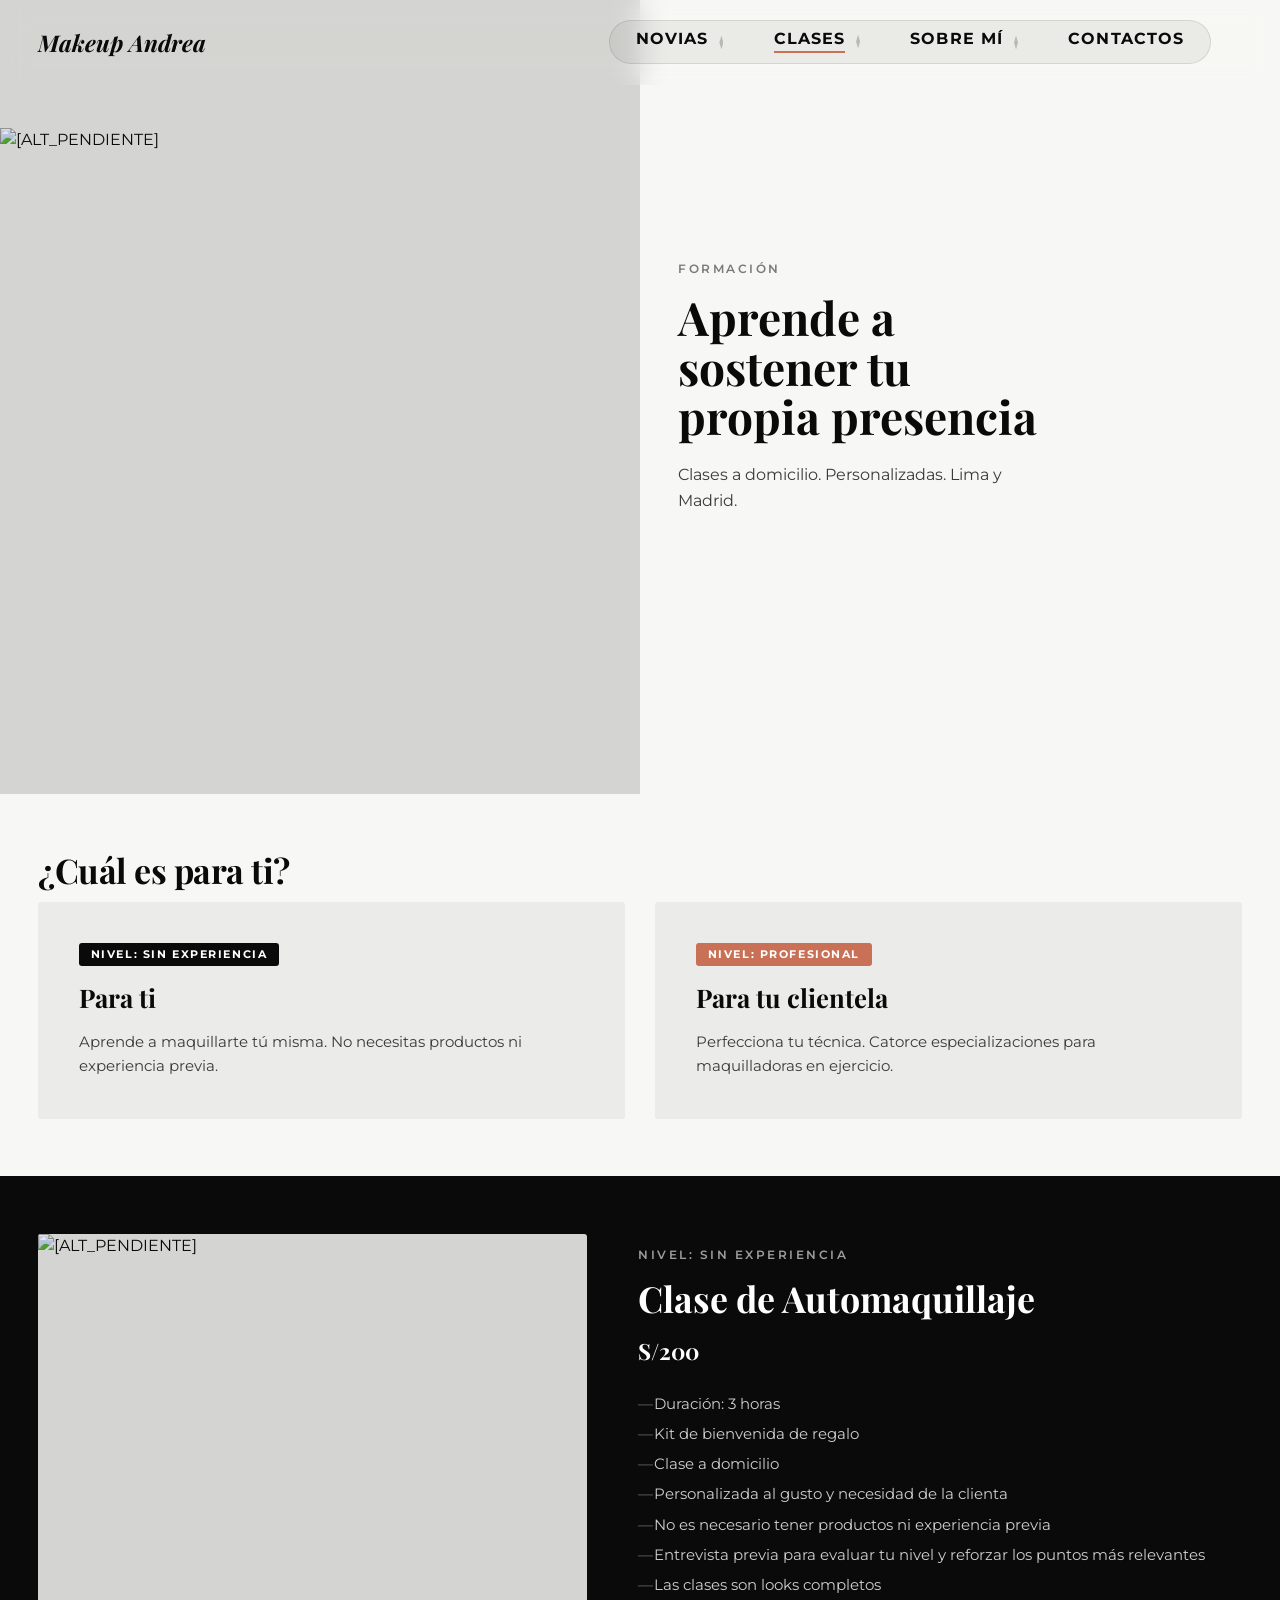
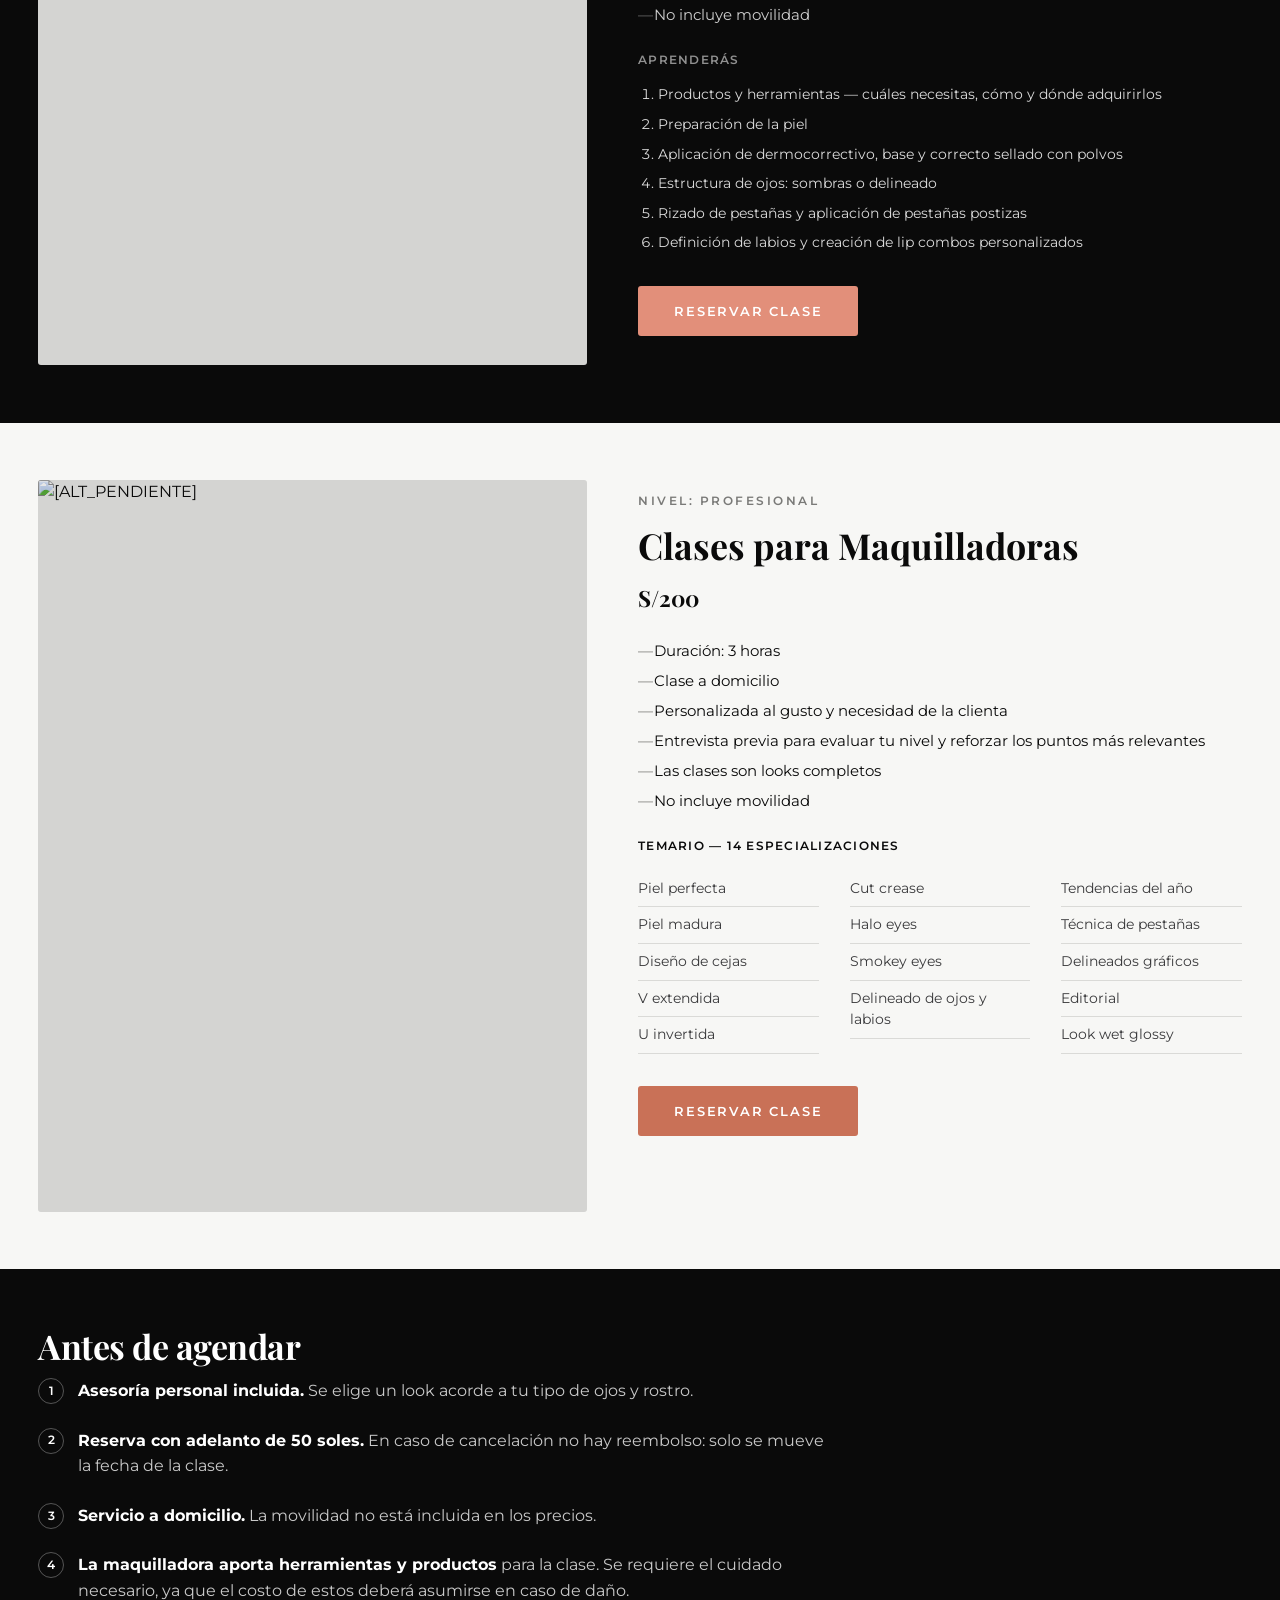
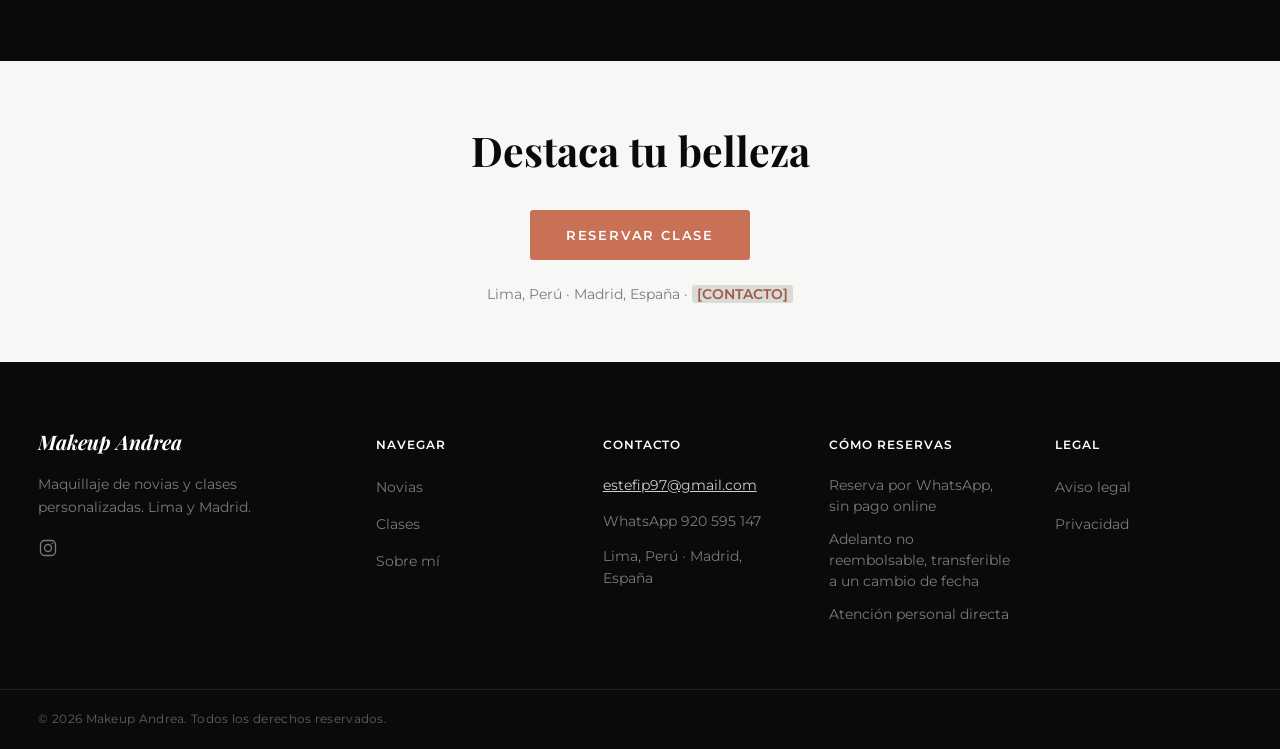
==== commit 19e56e25: "Conecta el link real de WhatsApp en los 15 CTA "Reservar" de las 4 paginas Co-Authored-By: Claude So" ====
--- a/clases.html
+++ b/clases.html
@@ -55,7 +55,7 @@
       <a href="sobre-mi.html">Sobre mí</a>
       <a href="#site-footer">Contactos</a>
     </nav>
-    <a href="CTA_DESTINO_PENDIENTE" class="btn-editorial btn-editorial--solid menu-cta" data-cta-pendiente="CTA_DESTINO">Reservar</a>
+    <a href="https://api.whatsapp.com/send/?phone=393514383265&amp;text&amp;type=phone_number&amp;app_absent=0" target="_blank" rel="noopener noreferrer" class="btn-editorial btn-editorial--solid menu-cta">Reservar</a>
   </aside>
 
   <main>
@@ -128,7 +128,7 @@
             <li>Rizado de pestañas y aplicación de pestañas postizas</li>
             <li>Definición de labios y creación de lip combos personalizados</li>
           </ol>
-          <a href="CTA_DESTINO_PENDIENTE" class="btn-editorial btn-editorial--solid" data-cta-pendiente="CTA_DESTINO">RESERVAR CLASE</a>
+          <a href="https://api.whatsapp.com/send/?phone=393514383265&amp;text&amp;type=phone_number&amp;app_absent=0" target="_blank" rel="noopener noreferrer" class="btn-editorial btn-editorial--solid">RESERVAR CLASE</a>
         </div>
       </div>
     </section>
@@ -173,7 +173,7 @@
             <li>Editorial</li>
             <li>Look wet glossy</li>
           </ul>
-          <a href="CTA_DESTINO_PENDIENTE" class="btn-editorial btn-editorial--solid" data-cta-pendiente="CTA_DESTINO">RESERVAR CLASE</a>
+          <a href="https://api.whatsapp.com/send/?phone=393514383265&amp;text&amp;type=phone_number&amp;app_absent=0" target="_blank" rel="noopener noreferrer" class="btn-editorial btn-editorial--solid">RESERVAR CLASE</a>
         </div>
       </div>
     </section>
@@ -198,7 +198,7 @@
     <section class="reserva-clases" id="reserva-clases" data-bg="light" aria-labelledby="reserva-clases-titulo">
       <div class="container">
         <h2 id="reserva-clases-titulo">Destaca tu belleza</h2>
-        <a href="CTA_DESTINO_PENDIENTE" class="btn-editorial btn-editorial--solid" data-cta-pendiente="CTA_DESTINO">RESERVAR CLASE</a>
+        <a href="https://api.whatsapp.com/send/?phone=393514383265&amp;text&amp;type=phone_number&amp;app_absent=0" target="_blank" rel="noopener noreferrer" class="btn-editorial btn-editorial--solid">RESERVAR CLASE</a>
         <p class="reserva-clases__micro">Lima, Perú · Madrid, España · <mark class="content-tbd">[CONTACTO]</mark></p>
       </div>
     </section>
--- a/style.css
+++ b/style.css
@@ -22,11 +22,21 @@
      partido en dos según el fondo (regla 60/30/10, §2.1) — --accent-deep sobre
      CLARO, --accent-bright sobre OSCURO. --blush RETIRADO por completo (era
      "atmósfera cálida" — el sistema tinta es B/N + un único acento, sin
-     lavados de color secundarios; brief §0 lo pide explícitamente). */
+     lavados de color secundarios; brief §0 lo pide explícitamente).
+
+     REPINTADO SALMÓN (MA-C32, instrucción directa de Paul, sustituye el
+     rosewood de MA-C12 como "el sello" del sitio — MA-C12 decía "SE CONSERVA
+     sin cambios", esta instrucción nueva y explícita lo reemplaza a
+     propósito, no es un descuido). Un único cambio de VALOR en estos 2
+     tokens propaga el salmón a TODO lo que ya consumía accent-deep/
+     accent-bright sin tocar cada selector: hero__sello, dots de los 2
+     carruseles, "+"/"−" del acordeón FAQ, hovers de tarjetas/links
+     (servicio-card, credencial, artista, novias-promo, carrusel__arrow),
+     selector-card__level, botones automaquillaje/reserva-novias/paquete. */
   --bg-light:      #F7F7F5;   /* Blanco papel FRÍO — fondos claros, nunca blanco puro #fff */
   --bg-dark:       #0A0A0A;   /* Negro tinta casi puro — fondos oscuros, también alias de texto principal, ver --text-ink */
-  --accent-deep:   #6B2737;   /* Rosewood — "el sello", ÚNICO acento del sitio. SE CONSERVA sin cambios (brief §0/§2: es lo que separa el sitio de AP Beauty — no tocar por "consistencia fría") */
-  --accent-bright: #8E3A4C;   /* Rosewood sobre fondo OSCURO — un punto más luminoso que accent-deep para leerse contra el negro, pero más oscuro que el dusty rose sakura anterior (ya no hace falta "empolvarlo": el negro pleno le da rango de sobra) */
+  --accent-deep:   #C97157;   /* Salmón profundo — uso sobre CLARO. Valor dado literalmente por Paul como "hover/activo, un punto más profundo" del salmón medio; se usa aquí como variante de mayor contraste porque además de servir de hover, funciona sola sobre --bg-light (~3.4:1 con texto 700/1rem, umbral de texto grande) donde el salmón medio solo (accent-bright) no alcanza contraste (~2.1:1) */
+  --accent-bright: #E28F7A;   /* Salmón medio — "el sello", ÚNICO acento del sitio (reemplaza rosewood). Uso sobre OSCURO (~6.7:1 contra --bg-dark, de sobra) */
   --ink-mid:       #3A3A3C;   /* gris tinta medio — jerarquía intermedia entre negro pleno y blanco papel, nuevo en este sistema (brief §2.1, "ahora SÍ se puede jerarquizar fuerte") */
   --paper-line:    #DADAD7;   /* líneas de marco/registro sobre papel frío — reemplaza --blush como borde de .marco-papel/.galeria-novias__item (brief §3A, "marcos de registro") */
   --text-muted:    #7A7A78;   /* eyebrows, etiquetas, microtexto — gris FRÍO (antes cálido) */
@@ -34,21 +44,34 @@
   --silver-dim:    #9A9A98;   /* plata apagado — texto secundario/itálica de voz sobre --bg-dark */
   --star-gold:     #B8912F;   /* estrellas de rating en .resena-item__estrellas (MA-C26) — convención universal de rating, no compite como "acento de marca" (regla 60/30/10 sigue siendo solo rosewood) */
 
-  /* Rosa eléctrico "glowing" (MA-C27, petición directa de Paul) — SOLO para los
-     2 CTA de conversión más importantes del sitio (hero + cierre de FAQ), un
-     tratamiento deliberadamente fuera del sistema rosewood/60-30-10 para que
-     esos 2 botones destaquen por diseño, no un reemplazo del acento de marca. */
-  --cta-glow:       #FF2E7A;
-  --cta-glow-hover: #E01E64;
-
-  /* Derivados — recalculados para la paleta tinta (antes derivados de sakura,
-     MA-C8). accent-deep no cambió de valor → su hover tampoco (mismo cálculo
-     que MA-C6/MA-C8). accent-bright-hover SÍ se recalcula sobre el nuevo valor
-     más oscuro. bg-light-alt/border-light pasan de tinte cálido (hacia
-     --blush, retirado) a gris neutro frío, coherente con --paper-line. */
+  /* Glow del CTA (MA-C27, ajustado a salmón en MA-C32) — SOLO para los 2 CTA
+     de conversión más importantes del sitio (hero + cierre). MA-C27 lo sacó
+     a propósito del sistema rosewood/60-30-10 con un rosa eléctrico propio
+     (#FF2E7A) para que destacaran por diseño. MA-C32 (instrucción directa de
+     Paul, "reemplaza el rosa eléctrico actual") pide colapsar ESE color
+     también al salmón — se alían literalmente a accent-bright/-hover en vez
+     de llevar un hex propio: ahora es realmente "UN token" el que gobierna
+     todo el acento del sitio, CTA incluido, tal como pidió el punto 1. */
+  --cta-glow:       var(--accent-bright);
+  --cta-glow-hover: var(--accent-bright-hover);
+  /* Halo del glow — un salmón más CLARO/translúcido que el propio botón, para
+     que el pulso se lea como luz irradiando y no como un borde duro del
+     mismo color del relleno (punto 2 de MA-C32). Tono claro fijo, no derivado
+     por cálculo — mismo criterio que --silver/--silver-dim (tonos de rango
+     manual, no fórmula). */
+  --cta-glow-halo:  #F4C2B0;
+
+  /* Derivados — recalculados para el salmón (MA-C32). accent-bright-hover usa
+     el valor EXACTO que dio Paul ("hover/activo, un punto más profundo": el
+     mismo #C97157 que ya es --accent-deep — no es casualidad ni duplicado
+     por error, es que su "profundo" y nuestro "variante de fondo claro"
+     convergen en el mismo tono). accent-deep-hover se calcula oscureciendo
+     ese mismo profundo un ~20% más (mismo % que se usaba antes en rosewood),
+     no lo dio Paul explícitamente. bg-light-alt/border-light sin cambios,
+     no dependen del acento. */
   --text-ink:           var(--bg-dark);   /* alias semántico: texto principal sobre fondo claro */
-  --accent-deep-hover:  #56212B;          /* rosewood oscurecido, :hover sobre relleno accent-deep (accent-deep no cambió de valor → el hover se mantiene igual) */
-  --accent-bright-hover:#722E3D;          /* rosewood-oscuro aún más oscurecido, :hover sobre relleno accent-bright (recalculado sobre el nuevo #8E3A4C, mismo % de oscurecimiento que accent-deep→accent-deep-hover) */
+  --accent-deep-hover:  #A15A46;          /* salmón profundo oscurecido ~20%, :hover sobre relleno accent-deep */
+  --accent-bright-hover:#C97157;          /* = --accent-deep; valor dado literalmente por Paul como hover del salmón medio */
   --bg-light-alt:       #EBEBE9;          /* relleno de tarjetas sobre fondo claro (paquete-bloque, selector-card…) — gris neutro frío, ya no tinte cálido hacia --blush (retirado) */
   --border-light:       #DADAD7;          /* líneas/bordes sutiles sobre fondo claro — mismo valor que --paper-line (misma familia "línea sobre papel frío"); token separado por sitio de uso, no por color */
 
@@ -210,24 +233,80 @@
    flex-shrink:0 para que no ceda espacio si el header se aprieta. Como
    .header-logo tiene margin-right:auto (empuja todo el resto a la derecha),
    fijar el 50% aquí deja el cluster ocupando la mitad derecha real del header,
-   justo antes de .header-right (hoy solo el botón de menú, área mínima). */
-.nav-cluster { display: flex; flex: 0 0 50%; flex-shrink: 0; justify-content: space-between; gap: clamp(16px, 2vw, 32px); }
+   justo antes de .header-right (hoy solo el botón de menú, área mínima).
+
+   PÍLDORA GLASS (MA-C32, instrucción directa de Paul, punto 3) — encapsula
+   solo el grupo de nav, el wordmark queda fuera a propósito (vive en
+   .header-logo, hermano de este elemento, no dentro). radius:999px es LOCAL
+   a este elemento — no toca --radius-pill (fijo en 3px a propósito en todo
+   el resto del sitio, brief §10.5 "nada de radius-pill:50px en botones/
+   cards"): la píldora es una excepción puntual de este patrón nuevo, no un
+   cambio del sistema de esquinas editorial. Fondo/borde en 2 variantes
+   (blanco-glass / negro-glass) porque el header es adaptativo — mismo gancho
+   `.site-header--on-light` que ya usa el resto de este bloque, así la
+   píldora nunca desaparece contra fondos claros ni se ve sucia sobre negro.
+   --nav-gap guarda el gap como variable propia (no solo la propiedad) para
+   que el divisor rómbico de abajo pueda centrarse en él vía calc(). */
+.nav-cluster {
+  display: flex; flex: 0 0 50%; flex-shrink: 0; justify-content: space-between;
+  --nav-gap: clamp(16px, 2vw, 32px);
+  gap: var(--nav-gap);
+  padding: 10px clamp(18px, 2vw, 28px);
+  border-radius: 999px;
+  background: rgba(255,255,255,.08);
+  border: 1px solid rgba(255,255,255,.16);
+  backdrop-filter: blur(10px) saturate(140%);
+  -webkit-backdrop-filter: blur(10px) saturate(140%);
+  transition: background .25s ease, border-color .25s ease;
+}
+.site-header--on-light .nav-cluster {
+  background: rgba(10,10,10,.05);
+  border-color: rgba(10,10,10,.10);
+}
 .nav-link {
   /* Negrita (revisión §5: "señal clara de clicable, ve directo") + más grande
      (MA-C16, "hacerlos más grande" — antes .82rem) para llenar con criterio
-     el 50% de ancho nuevo, no solo repartir el espacio con gaps enormes. */
+     el 50% de ancho nuevo, no solo repartir el espacio con gaps enormes.
+     position:relative (MA-C32) — ancla el divisor rómbico de ::after. */
+  position: relative;
   font: 700 1rem/1 var(--font-body); letter-spacing: .07em; text-transform: uppercase;
   color: #fff; text-decoration: none; transition: color .25s ease;
 }
 .site-header--on-light .nav-link { color: var(--text-ink); }
-/* Acento en hover/activo — vuelve a usar la regla 60/30/10 del resto del
-   sitio ahora que el estado es real (clase JS), no un blend impredecible:
-   accent-bright sobre el header oscuro por defecto, accent-deep cuando
-   `.site-header--on-light` indica que hay una sección clara detrás. */
-.nav-link:hover { color: var(--accent-bright); }
+/* Hover — MISMO salmón sobre header oscuro Y claro (MA-C32, punto 5: petición
+   textual "el salmón contrasta en los dos", resuelve el hover sin depender
+   del fondo). Antes usaba accent-bright/accent-deep como el resto de la
+   regla 60/30/10 (2 tonos distintos según fondo) — se rompe ADREDE solo acá:
+   --accent-deep (#C97157) es el salmón más profundo de los 2, es el único de
+   los dos con contraste real contra --bg-light (~3.4:1) y también se lee
+   bien contra --bg-dark (~4.1:1), así que es el que se usa fijo en ambos
+   estados. El texto en REPOSO sigue adaptándose por initAdaptiveHeader.js —
+   eso no se toca, solo se añade este :hover. */
+.nav-link:hover { color: var(--accent-deep); }
 .site-header--on-light .nav-link:hover { color: var(--accent-deep); }
 .nav-link--active { border-bottom: 2px solid var(--accent-bright); padding-bottom: 4px; }
 .site-header--on-light .nav-link--active { border-bottom-color: var(--accent-deep); }
+
+/* Divisores romboidales entre ítems de nav (MA-C32, punto 4) — pseudo-elemento
+   en el link ANTERIOR a cada hueco (`:not(:last-child)`, nunca hay uno tras
+   "Contactos"), centrado en el gap vía calc(var(--nav-gap)/-2) + translateX
+   50% de su propio ancho, así queda en el punto medio real del hueco sin
+   importar el valor fluido de --nav-gap. clip-path (no rotate:45deg) porque
+   la forma pedida es angosta y ALTA (rombo, puntas arriba/abajo) — rotar un
+   rectángulo no-cuadrado 45° lo dejaría en diagonal, no vertical. Nunca toca
+   el borde de la píldora: solo existe ENTRE links, la píldora tiene su propio
+   padding lateral antes del primer/después del último. */
+.nav-link:not(:last-child)::after {
+  content: "";
+  position: absolute; top: 50%; right: calc(var(--nav-gap) / -2);
+  transform: translate(50%, -50%);
+  width: 4px; height: 14px;
+  clip-path: polygon(50% 0%, 100% 50%, 50% 100%, 0% 50%);
+  background: rgba(255,255,255,.35);
+  pointer-events: none;
+  transition: background .25s ease;
+}
+.site-header--on-light .nav-link:not(:last-child)::after { background: rgba(10,10,10,.22); }
 
 /* .header-cta__icon sigue viva — reutilizada por .hero__cta-btn y .cierre__cta,
    no es huérfana pese a que el botón del header (.header-cta) ya no existe en
@@ -343,19 +422,35 @@
 .hero h1 { font-family: var(--font-display); font-size: clamp(2.2rem, 5.5vw, 4rem); font-weight: 800; line-height: 1.04; letter-spacing: -1px; color: var(--silver); margin: 0 0 22px; }
 .hero__sello { font-style: italic; color: var(--accent-bright); }
 .hero__cta-btn.btn-editorial { display: inline-flex; align-items: center; gap: 10px; padding: 18px 48px; font-size: 15px; letter-spacing: 2px; border: none; }
-/* Rosa eléctrico "glowing" + ondas pulsantes (MA-C27, petición directa de Paul,
+/* Glow salmón + ondas pulsantes (MA-C27, ajustado a salmón/lento en MA-C32,
    compartido con .faq__cta-btn) — glow vía box-shadow difuso, ondas vía 2
    pseudo-elementos con anillo que escala y se desvanece en loop, desfasados
    entre sí (::after arranca a mitad de ciclo) para que nunca se vea vacío.
    100% CSS, no necesita JS: es un efecto ambiental que llama la atención hacia
    el botón, no una animación disparada por el clic (eso sí sería JS — ripple
-   Material-style con coordenadas del puntero — pero no es lo que se pidió). */
+   Material-style con coordenadas del puntero — pero no es lo que se pidió).
+
+   MA-C32 (instrucción directa de Paul, punto 2) — 3 ajustes sobre el
+   mecanismo ya existente, no un rediseño: (a) box-shadow y anillos pasan de
+   rosa eléctrico (#FF2E7A, rgba hardcodeada del hex viejo) a --cta-glow-halo
+   (#F4C2B0, salmón CLARO, más claro que el propio --cta-glow del relleno —
+   "el halo debe leerse como luz", un halo del mismo tono que el relleno se
+   lee más como borde que como luz irradiando); (b) `filter:blur` en el
+   anillo + `inset:-1px` (antes `inset:0` pegado al borde del botón) para que
+   el anillo salga difuso desde el arranque, no nítido — refuerza la lectura
+   de "luz" en vez de "borde duro"; (c) ciclo de 2.4s→2.8s y delay 1.2s→1.4s
+   (proporcional), dentro del rango 2.5–3s pedido ("que respire, no que
+   parpadee"). Accesibilidad YA resuelta desde MA-C27/28 vía el bloque
+   `@media(prefers-reduced-motion:reduce)` de abajo (equivalente funcional al
+   `no-preference` que pide el punto 2: con `reduce` el anillo ni siquiera se
+   pinta, `display:none` — no hace falta re-envolver la regla base, el
+   resultado para quien pide menos movimiento es el mismo, cero pulso). */
 .hero__cta-btn.btn-editorial,
 .faq__cta-btn.btn-editorial {
   position: relative;
   background: var(--cta-glow);
   color: var(--bg-dark);
-  box-shadow: 0 0 20px 2px rgba(255,46,122,.55), 0 0 44px 10px rgba(255,46,122,.3);
+  box-shadow: 0 0 22px 3px rgba(244,194,176,.5), 0 0 50px 14px rgba(244,194,176,.26);
 }
 .hero__cta-btn.btn-editorial:hover,
 .faq__cta-btn.btn-editorial:hover {
@@ -364,18 +459,19 @@
 }
 .hero__cta-btn.btn-editorial::before, .hero__cta-btn.btn-editorial::after,
 .faq__cta-btn.btn-editorial::before, .faq__cta-btn.btn-editorial::after {
-  content: ""; position: absolute; inset: 0; border-radius: inherit;
-  border: 2px solid var(--cta-glow);
-  animation: cta-pulse-ring 2.4s ease-out infinite;
+  content: ""; position: absolute; inset: -1px; border-radius: inherit;
+  border: 1.5px solid var(--cta-glow-halo);
+  filter: blur(1.5px);
+  animation: cta-pulse-ring 2.8s ease-out infinite;
   pointer-events: none;
 }
-.hero__cta-btn.btn-editorial::after, .faq__cta-btn.btn-editorial::after { animation-delay: 1.2s; }
-/* Palpitación reducida (MA-C28, feedback directo de Paul: "reduce un poco la
-   intensidad") — escala máxima de 1.9→1.45 y opacidad de arranque de .6→.4,
-   anillo más sutil sin perder el efecto. */
+.hero__cta-btn.btn-editorial::after, .faq__cta-btn.btn-editorial::after { animation-delay: 1.4s; }
+/* Palpitación reducida (MA-C28) y suavizada de nuevo (MA-C32) — escala máxima
+   1.9→1.45 (MA-C28) →1.4 (MA-C32, marginal) y opacidad de arranque .6→.4
+   (MA-C28), anillo sutil que respira sin perder el efecto. */
 @keyframes cta-pulse-ring {
-  0%   { transform: scale(1);    opacity: .4; }
-  100% { transform: scale(1.45); opacity: 0; }
+  0%   { transform: scale(1);   opacity: .35; }
+  100% { transform: scale(1.4); opacity: 0; }
 }
 @media (prefers-reduced-motion: reduce) {
   .hero__cta-btn.btn-editorial::before, .hero__cta-btn.btn-editorial::after,
@@ -621,6 +717,19 @@
 }
 .carrusel__media { position: relative; overflow: hidden; background: rgba(255,255,255,.06); }
 .carrusel__media img { position: absolute; inset: 0; width: 100%; height: 100%; object-fit: cover; display: block; }
+/* 3er slide (MA-F16, "Formación internacional") — foto real 1:1, distinta a los
+   otros 2 slides (ya vienen recortadas/apaisadas de origen). `.carrusel__media`
+   siempre es más ancho que alto (fila del grid en desktop, `min-height` fijo en
+   móvil) — cover sobre un cuadrado ahí recorta VERTICAL, y con el
+   `object-position` por defecto (50% 50%, centrado) el recorte se reparte
+   arriba/abajo por igual: como en esta foto las 3 personas arrancan muy cerca
+   del borde superior (~6% del alto), ese reparto ya corta parte de las cabezas
+   — petición directa de Paul. `top` (recorta SOLO por abajo, nunca por arriba)
+   conserva cabezas/torso completos de los 3 y solo sacrifica algo de piernas/
+   pies, que es lo prescindible del encuadre. Scoped a este slide únicamente
+   (`data-slide="2"`) — los otros 2 slides no tienen este problema, no hace
+   falta tocar la regla general de arriba. */
+.carrusel__slide[data-slide="2"] .carrusel__media img { object-position: top; }
 .carrusel__content {
   display: flex; flex-direction: column; justify-content: center; align-items: flex-start;
   max-width: 460px;
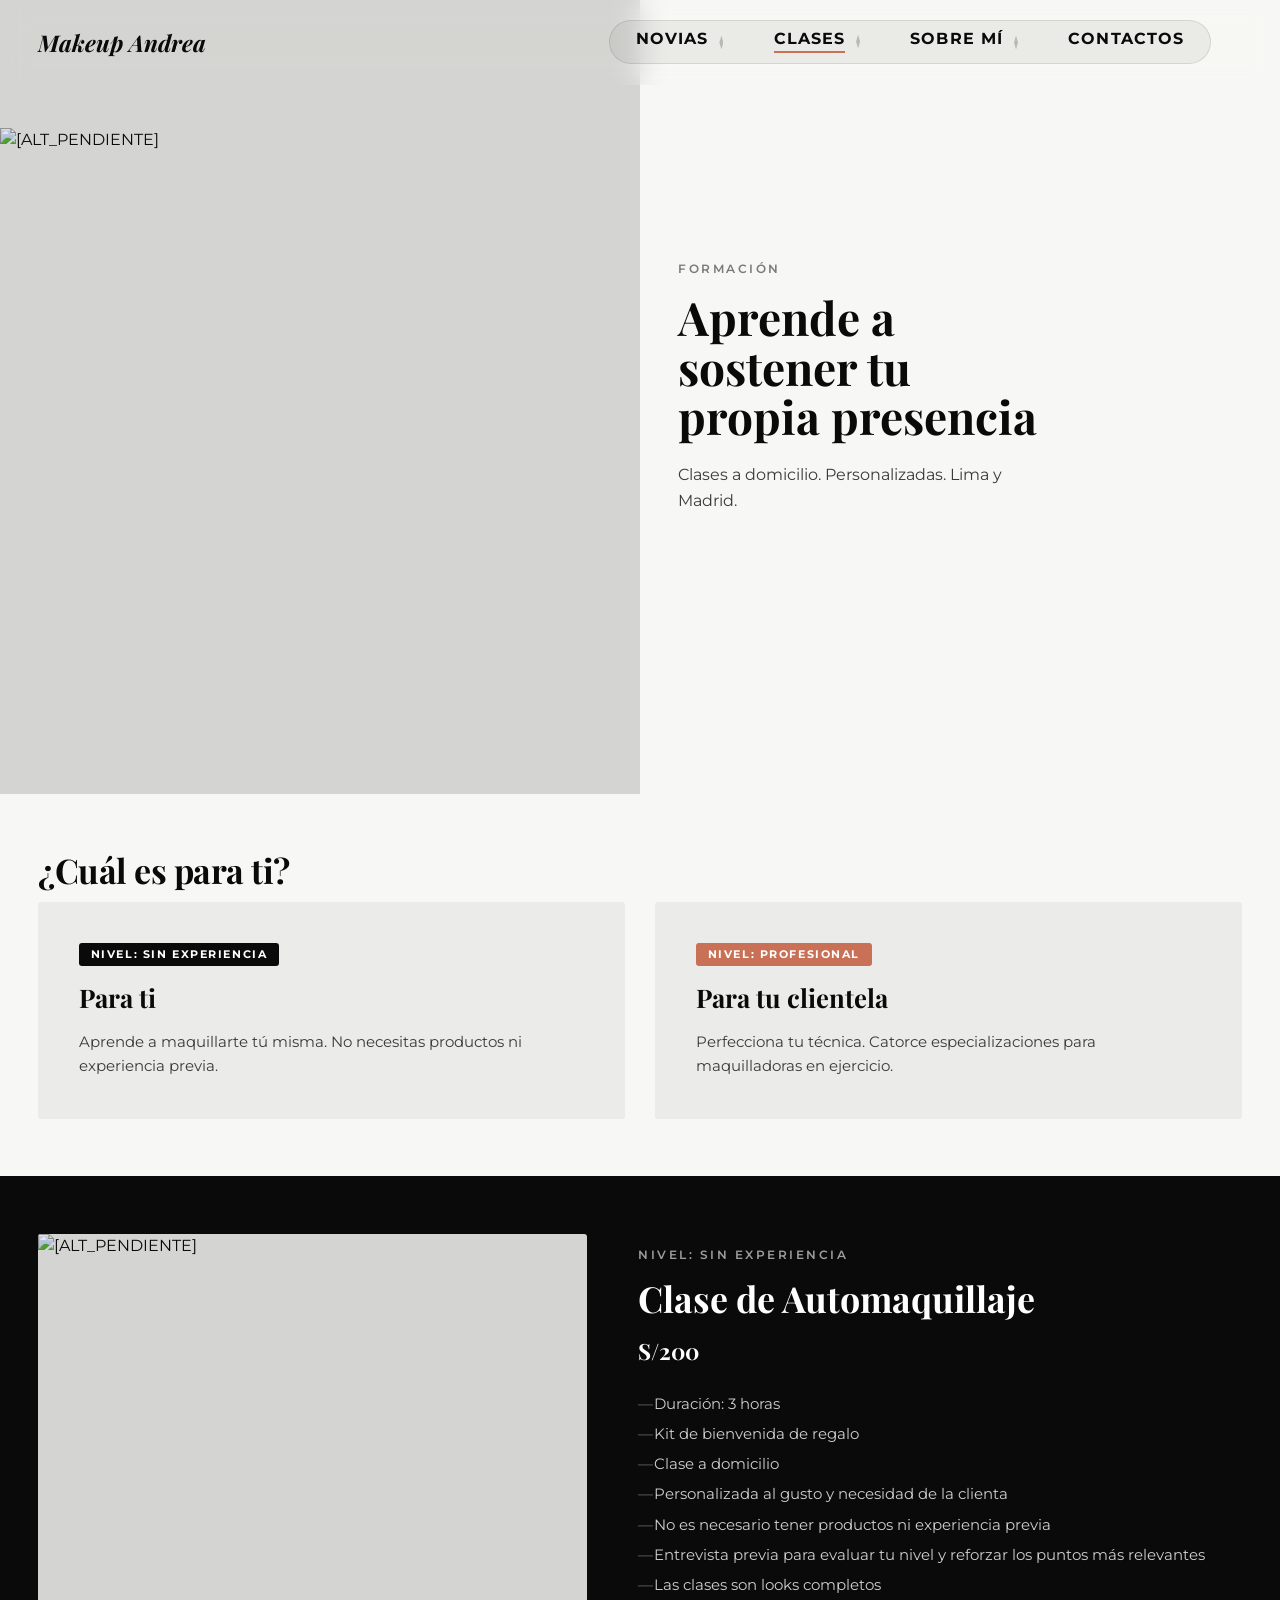
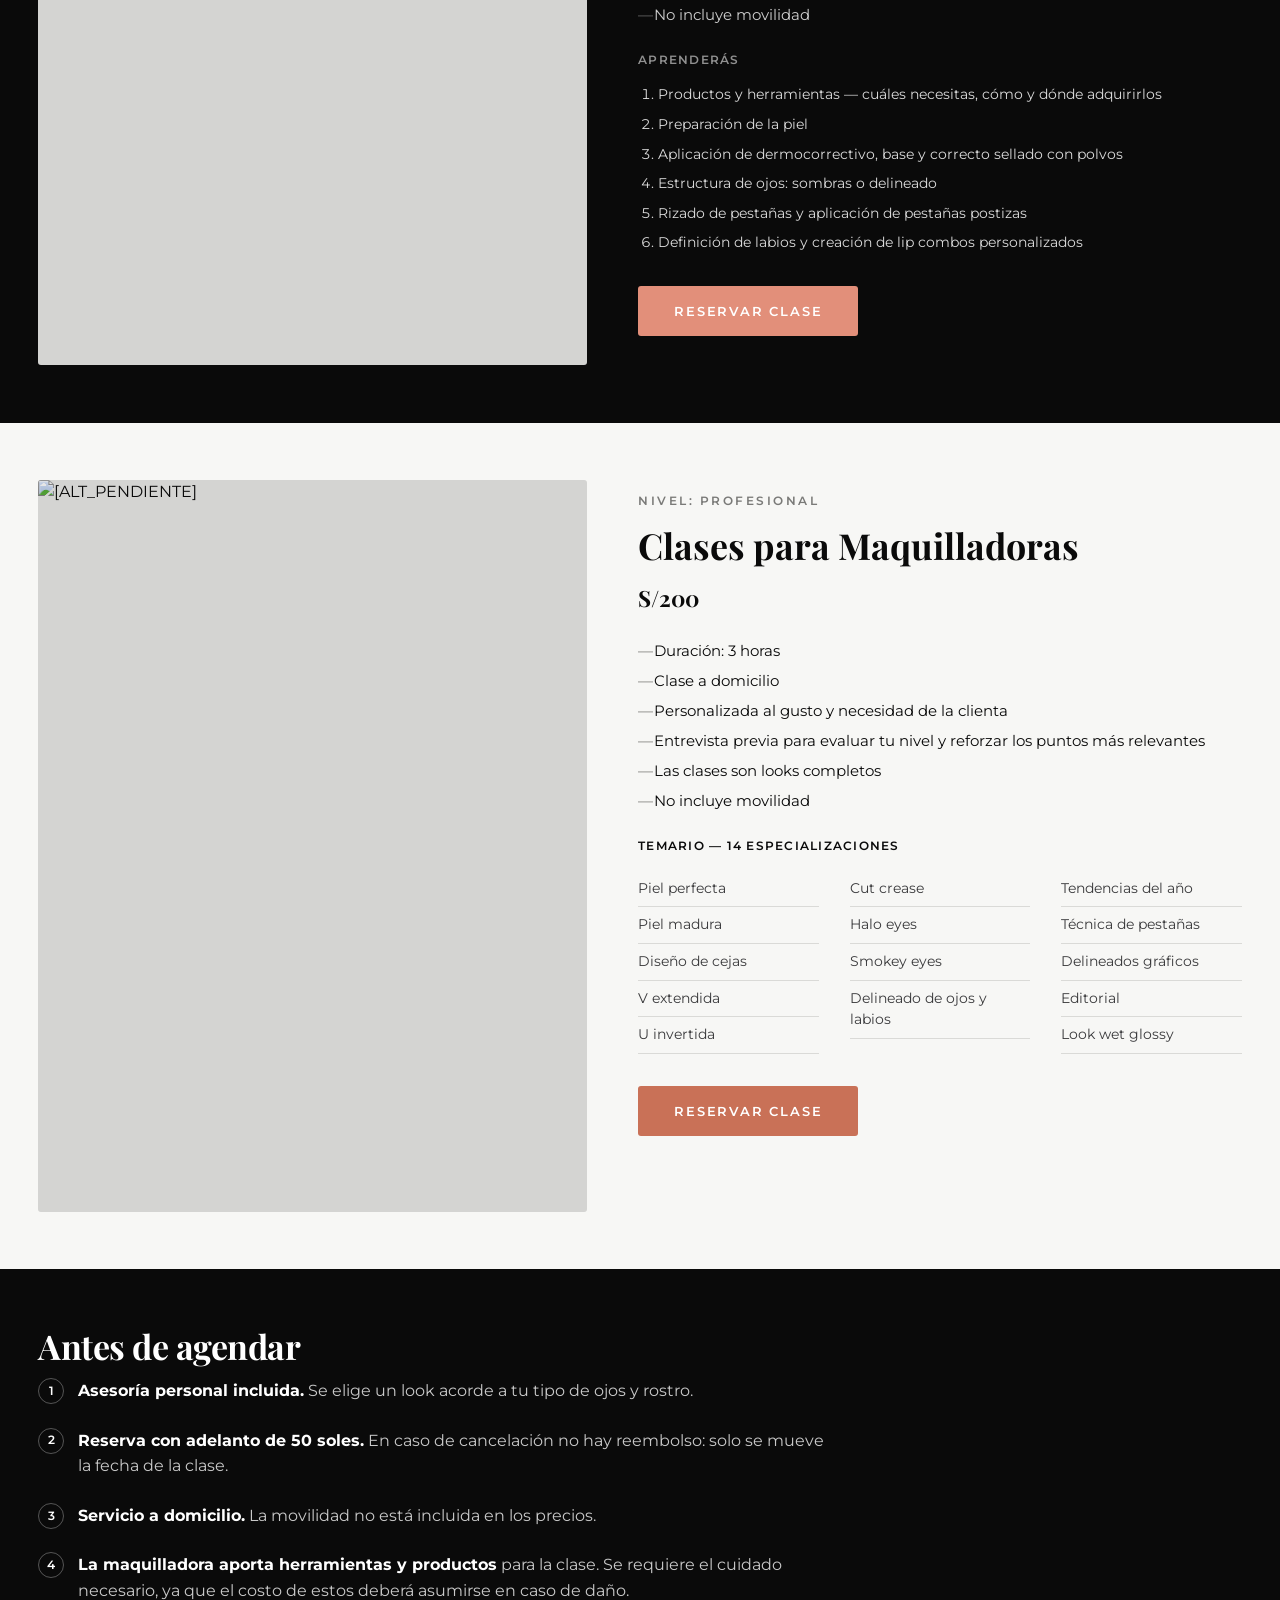
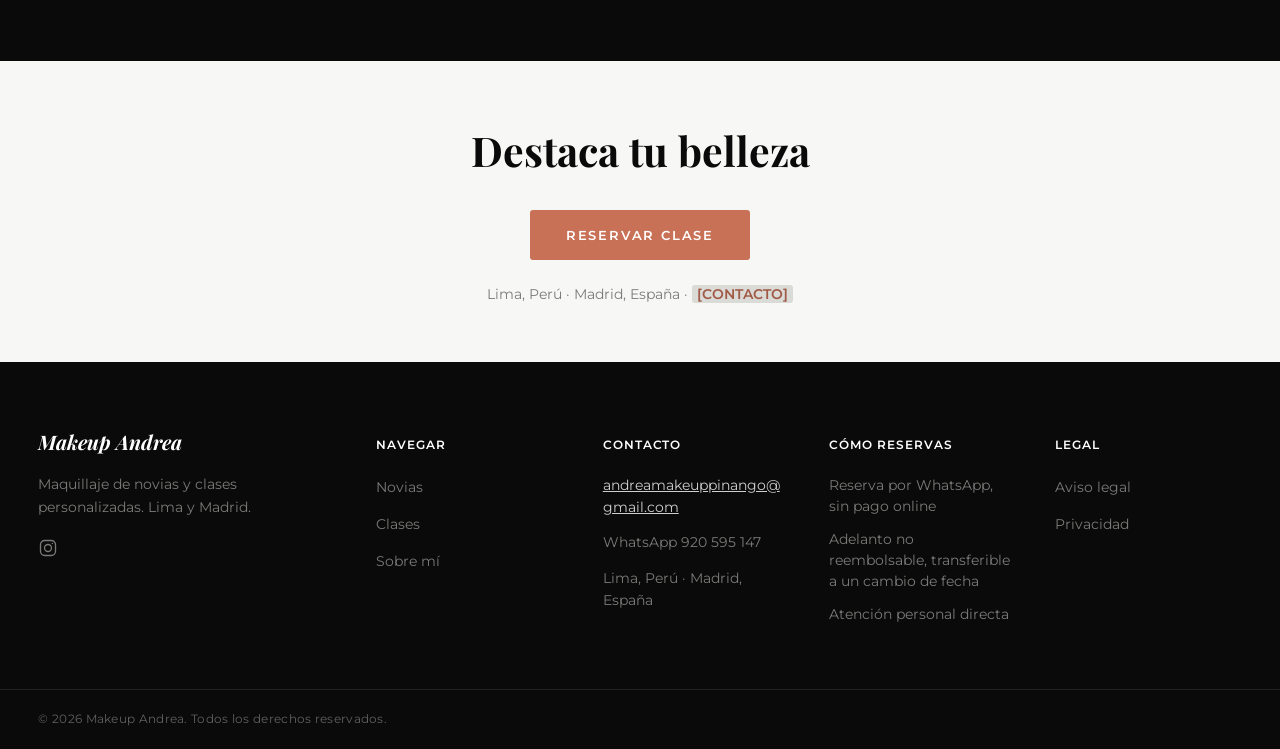
==== commit ffd71db2: "Copy de La artista, email de contacto real y limpieza de CSS muerto - Nuevo copy en #artista-intro (" ====
--- a/clases.html
+++ b/clases.html
@@ -244,7 +244,7 @@
         <!-- Columna 3 — Contacto -->
         <div class="footer-col footer-col--contact">
           <h2 class="footer-col__title">Contacto</h2>
-          <a class="footer-col__contact-email" href="mailto:estefip97@gmail.com">estefip97@gmail.com</a>
+          <a class="footer-col__contact-email" href="mailto:andreamakeuppinango@gmail.com">andreamakeuppinango@gmail.com</a>
           <p class="footer-col__contact-hours">WhatsApp 920 595 147</p>
           <p class="footer-col__contact-hours">Lima, Perú · Madrid, España</p>
         </div>
--- a/style.css
+++ b/style.css
@@ -1141,16 +1141,6 @@
   }
 }
 
-/* B · Credencial (claro) */
-.credencial .container { max-width: 70ch; }
-.credencial__texto { font: 400 1.05rem/1.7 var(--font-body); color: var(--ink-mid); margin: 0 0 20px; }
-.credencial__link {
-  display: inline-block; font: 600 .82rem/1 var(--font-body); letter-spacing: .06em; text-transform: uppercase;
-  color: var(--text-ink); text-decoration: none; border-bottom: 1px solid var(--text-ink); padding-bottom: 4px;
-  transition: color .2s, border-color .2s;
-}
-.credencial__link:hover { color: var(--accent-deep); border-color: var(--accent-deep); }
-
 /* C · Condiciones — "Antes de agendar" (oscuro, novias + clases comparten .condiciones-list) */
 .condiciones, .condiciones-clases { background: var(--bg-dark); }
 .condiciones .section-title, .condiciones-clases .section-title { color: #fff; }
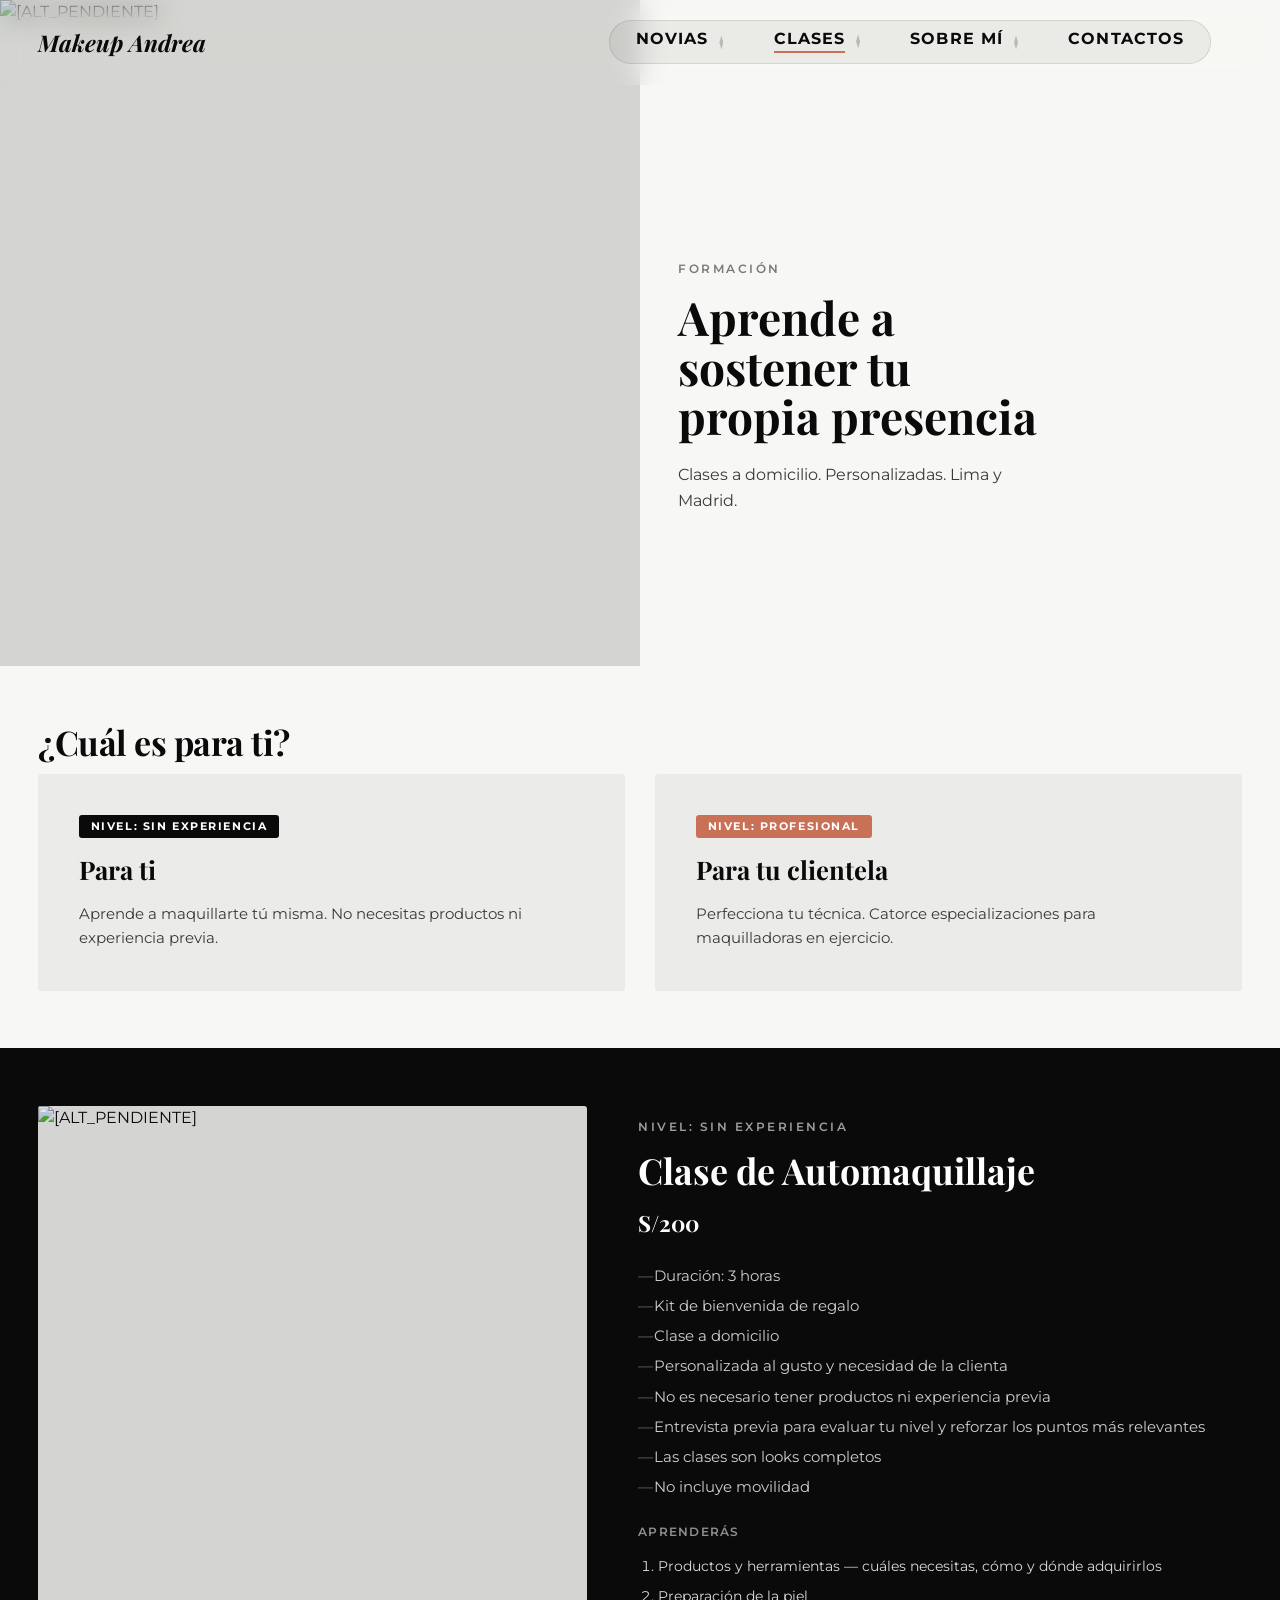
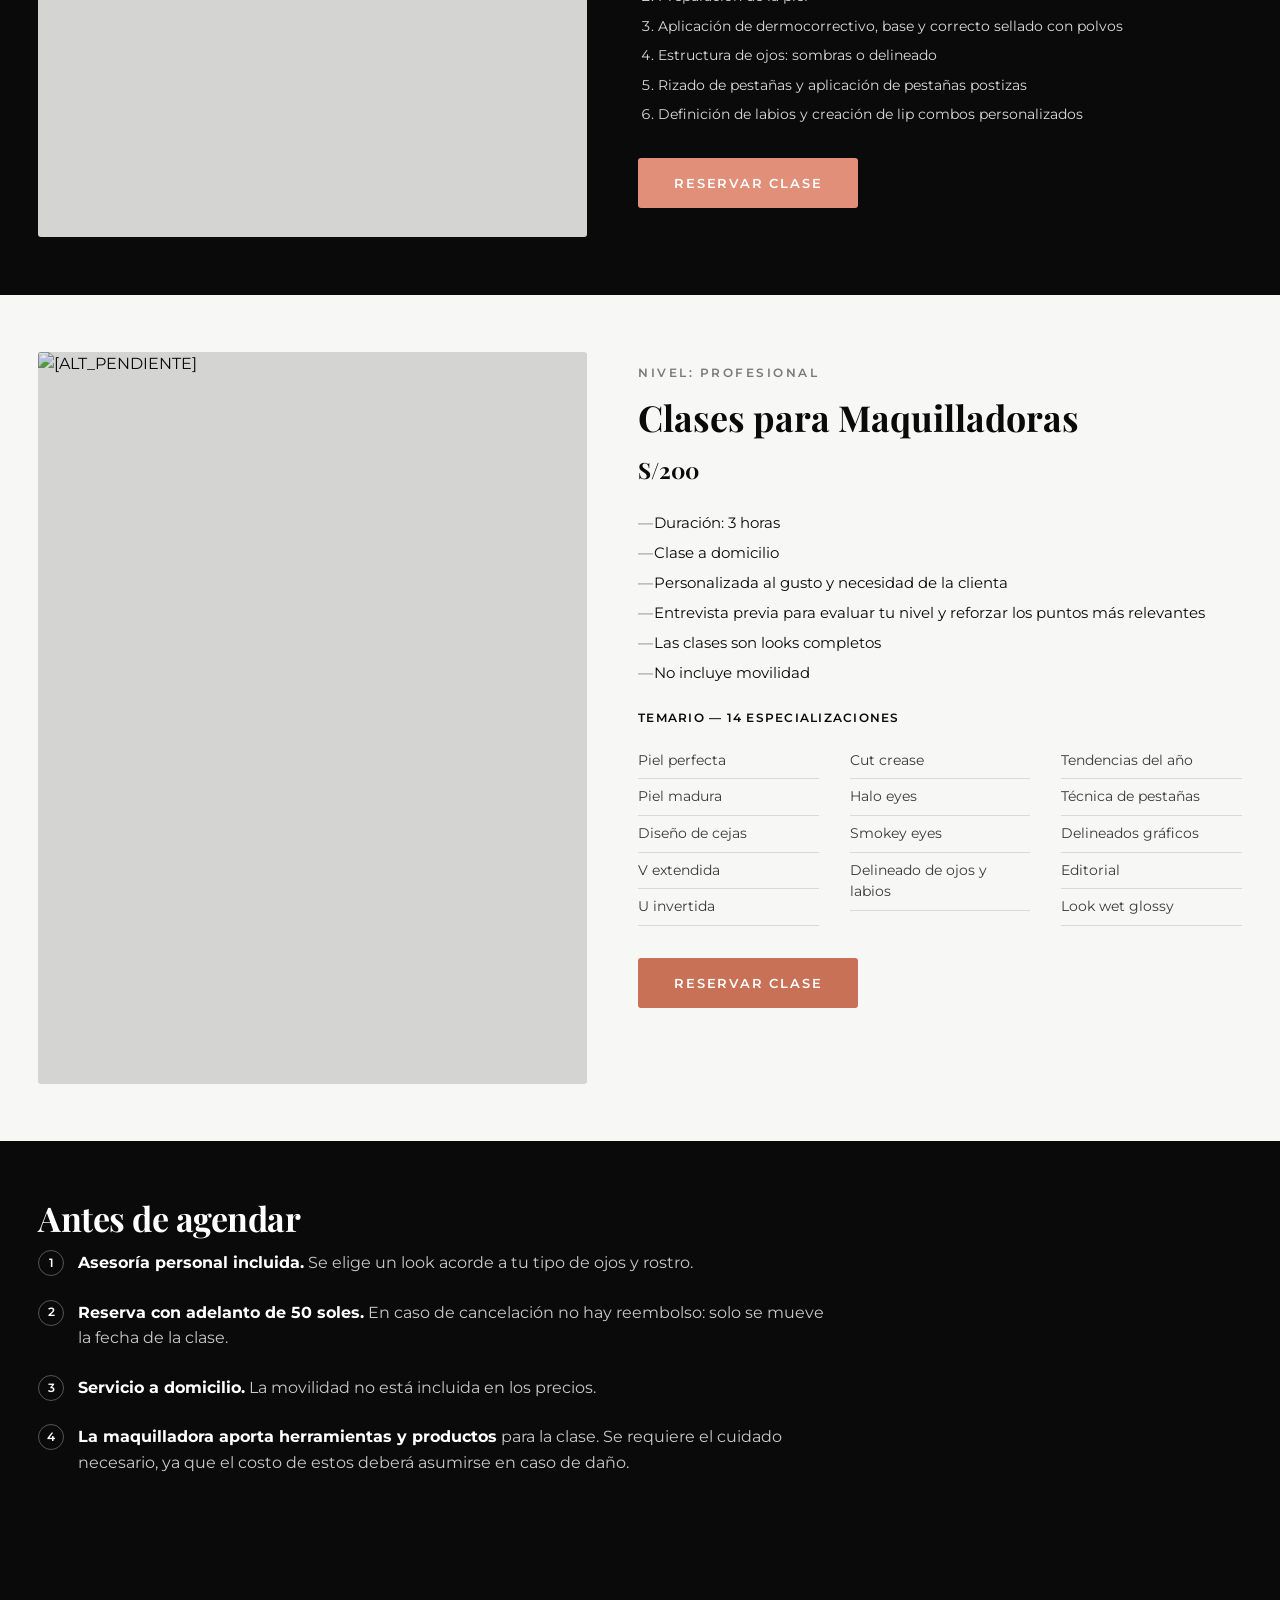
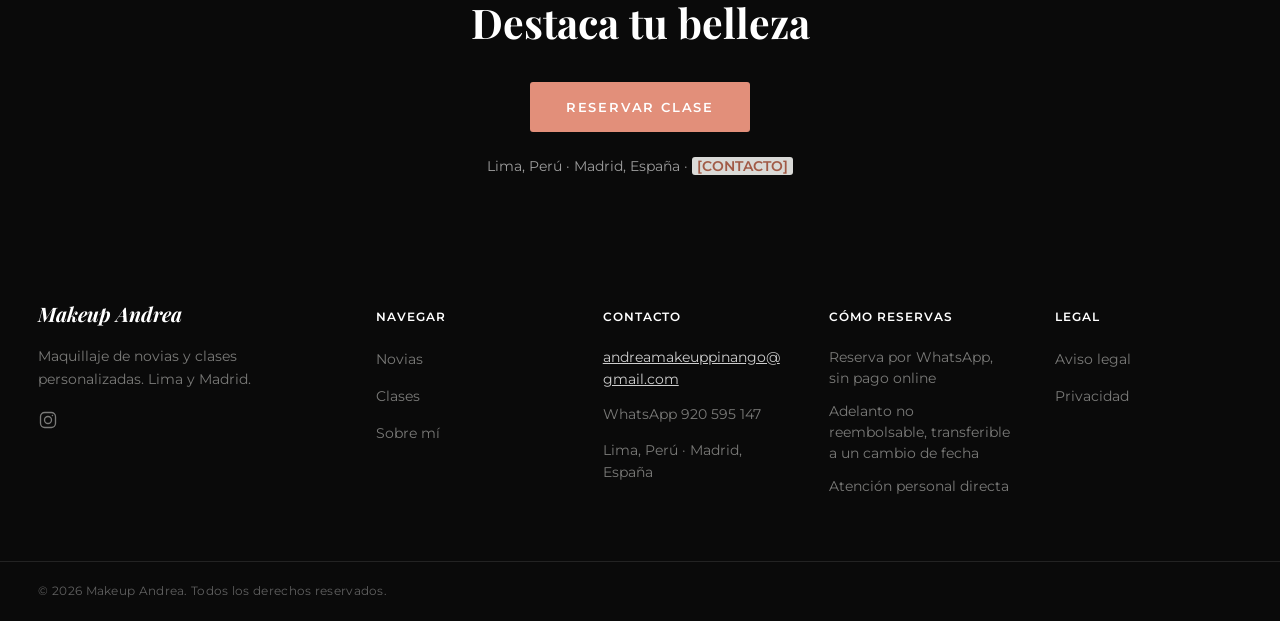
==== commit ff611030: "Historia de Andrea con capitulos reales, foto/precios de novias y fix de hero transparente - sobre-m" ====
--- a/clases.html
+++ b/clases.html
@@ -194,8 +194,8 @@
       </div>
     </section>
 
-    <!-- ===== 2.6 · RESERVA CLASES — CTA final (CLARO) ===== -->
-    <section class="reserva-clases" id="reserva-clases" data-bg="light" aria-labelledby="reserva-clases-titulo">
+    <!-- ===== 2.6 · RESERVA CLASES — CTA final (OSCURO, MA-C36: antes claro) ===== -->
+    <section class="reserva-clases" id="reserva-clases" data-bg="dark" aria-labelledby="reserva-clases-titulo">
       <div class="container">
         <h2 id="reserva-clases-titulo">Destaca tu belleza</h2>
         <a href="https://api.whatsapp.com/send/?phone=393514383265&amp;text&amp;type=phone_number&amp;app_absent=0" target="_blank" rel="noopener noreferrer" class="btn-editorial btn-editorial--solid">RESERVAR CLASE</a>
--- a/style.css
+++ b/style.css
@@ -983,24 +983,30 @@
    8 · Sobre mí — retrato + bio (split editorial, mismo patrón que hero-novias)
    -------------------------------------------------------------------------- */
 .sobre-mi-hero { padding-block: 0; overflow: hidden; }
-/* min-height +var(--header-gap) (MA-C23): el gap del header se SUMA al alto de
-   la fila, no se resta de la foto — con align-items:stretch ambas columnas
-   crecen esa misma medida, la foto conserva su tamaño íntegro debajo del gap
-   (antes perdía esa franja de su propio alto). */
+/* Header transparente flota como overlay directo sobre la foto (fixed,
+   background:transparent) — la fila ya NO reserva +var(--header-gap) de alto
+   extra (eso dejaba ver el background:var(--bg-light-alt) del panel como una
+   banda gris entre header y foto, rompiendo la estética). La foto llena el
+   100% del panel con inset:0; el espacio que antes vivía en la fila ahora se
+   recalculó como padding-top del propio texto (ver .sobre-mi-hero__content)
+   para que el header no le pise el título. */
 .sobre-mi-hero__grid {
   display: grid; grid-template-columns: 1fr 1fr; align-items: stretch;
-  min-height: calc(clamp(480px, 52vw, 680px) + var(--header-gap));
+  min-height: clamp(480px, 52vw, 680px);
 }
 .sobre-mi-hero__media { position: relative; overflow: hidden; background: var(--bg-light-alt); }
-/* Mismo criterio que .hero__media de index.html (MA-C20/C22): la foto no toca
-   el header flotante directamente — arranca más abajo, dejando ver el propio
-   background:var(--bg-light-alt) de este panel como banda donde flota el
-   header, en vez de la imagen empezando justo en el borde. */
-.sobre-mi-hero__media img { position: absolute; top: var(--header-gap); left: 0; right: 0; bottom: 0; object-fit: cover; object-position: center 25%; display: block; }
+/* width/height:100% explícitos (antes faltaban): el reset global `img{height:auto}`
+   (línea 114) gana sobre top/bottom:0 en un elemento reemplazado con ratio
+   intrínseco propio — sin esto, la altura usada se calculaba desde el ratio
+   natural de la imagen (aquí 1:1) en vez de estirarse al panel, la foto se
+   desbordaba por abajo y `overflow:hidden` recortaba la mitad superior real
+   (la causa de que se viera "no alineada" en desktop). */
+.sobre-mi-hero__media img { position: absolute; inset: 0; width: 100%; height: 100%; object-fit: cover; object-position: center 25%; display: block; }
 .sobre-mi-hero__content {
   display: flex; flex-direction: column; justify-content: center; align-items: flex-start;
   max-width: 480px;
-  padding-block: clamp(40px, 5vw, 72px);
+  padding-top: calc(var(--header-gap) + clamp(40px, 5vw, 72px));
+  padding-bottom: clamp(40px, 5vw, 72px);
   padding-left: clamp(24px, 3vw, 48px);
   padding-right: max(var(--gutter), calc(50vw - var(--container-max) / 2));
 }
@@ -1008,31 +1014,72 @@
 .sobre-mi-hero__bio { font: 400 1.02rem/1.7 var(--font-body); color: var(--ink-mid); margin: 0; max-width: 46ch; }
 @media (max-width: 768px) {
   .sobre-mi-hero__grid { grid-template-columns: 1fr; min-height: 0; }
-  .sobre-mi-hero__media { min-height: calc(clamp(360px, 90vw, 460px) + var(--header-gap)); }
-  .sobre-mi-hero__content { max-width: none; padding-inline: var(--gutter); padding-block: clamp(32px, 8vw, 48px); }
-}
-
-/* --------------------------------------------------------------------------
-   9 · Credenciales (sobre-mi, oscura) — datos destacados, no párrafo
-   -------------------------------------------------------------------------- */
-.credenciales { background: var(--bg-dark); }
-.credenciales .section-title { color: #fff; }
-.credenciales-grid { display: grid; grid-template-columns: 1fr 1fr; gap: clamp(24px, 3vw, 40px); }
-.credencial-item { display: flex; flex-direction: column; gap: 6px; padding-top: clamp(16px, 2vw, 24px); border-top: 1px solid rgba(255,255,255,.2); }
-.credencial-item__num { font-family: var(--font-display); font-size: clamp(1.6rem, 2.6vw, 2.2rem); font-weight: 700; color: #fff; }
-.credencial-item__label { font: 400 .85rem/1.5 var(--font-body); color: rgba(255,255,255,.65); }
-@media (max-width: 600px) { .credenciales-grid { grid-template-columns: 1fr; } }
+  .sobre-mi-hero__media { min-height: clamp(360px, 90vw, 460px); }
+  .sobre-mi-hero__content {
+    max-width: none; padding-inline: var(--gutter);
+    padding-top: calc(var(--header-gap) + clamp(32px, 8vw, 48px));
+    padding-bottom: clamp(32px, 8vw, 48px);
+  }
+}
+
+/* --------------------------------------------------------------------------
+   9 · Historia (sobre-mi) — 4 capítulos zig-zag, reemplaza .credenciales (MA-C35)
+   Mismo patrón de grid que .artista-intro (§7/línea 686). data-bg por artículo
+   controla fondo/color (claro=papel/oscuro=tinta), .capitulo--img-der invierte
+   el zig-zag con order. Alternancia real de la página, ya verificada por front:
+   hero(claro)→cap1(claro)→cap2(oscuro)→cap3(claro)→cap4(oscuro)→cierre(claro).
+   -------------------------------------------------------------------------- */
+/* padding-bottom:0 (MA-C38): el fondo de cada capítulo vive en el <article>
+   (data-bg), no en <section class="historia"> — el `padding-block` global de
+   `section` (línea 117) le agregaba a .historia su propio hueco DESPUÉS del
+   último capítulo, con el fondo por defecto de la página (claro), visible como
+   franja blanca entre el cap4 oscuro y la sección siguiente. padding-top se
+   deja intacto: el mismo hueco ANTES de cap1 es invisible (hero y cap1 son
+   ambos claros), no hace falta tocarlo. */
+.historia { padding-bottom: 0; }
+.capitulo__grid { display: grid; grid-template-columns: 1.1fr .9fr; gap: clamp(40px, 6vw, 96px); align-items: center; }
+.capitulo__media { position: relative; aspect-ratio: 4/5; overflow: hidden; background: var(--bg-light-alt); }
+.capitulo__media img { position: absolute; inset: 0; width: 100%; height: 100%; object-fit: cover; }
+.capitulo--img-der .capitulo__media { order: 2; }
+
+.capitulo[data-bg="light"] { background: var(--bg-light); }
+.capitulo[data-bg="light"] .capitulo__texto { color: var(--ink-mid); }
+.capitulo[data-bg="light"] .section-title { color: var(--text-ink); }
+.capitulo[data-bg="light"] .eyebrow { color: var(--text-muted); }
+
+.capitulo[data-bg="dark"] { background: var(--bg-dark); }
+.capitulo[data-bg="dark"] .capitulo__texto { color: var(--silver-dim); }
+.capitulo[data-bg="dark"] .section-title { color: var(--silver); }
+.capitulo[data-bg="dark"] .eyebrow { color: var(--text-muted); }
+
+/* Mismo "sello" que .artista__voz (línea 697) — cap 4 vive sobre --bg-dark,
+   así que usa accent-bright en vez de accent-deep (mismo criterio del comentario
+   de línea 695-696: el acento de la voz se adapta al fondo que la contiene). */
+.capitulo__voz {
+  font-family: var(--font-display); font-style: italic; font-size: clamp(1.05rem, 1.6vw, 1.25rem);
+  line-height: 1.5; color: var(--silver); margin: 14px 0 0; padding-bottom: 14px;
+  border-bottom: 1.5px solid var(--accent-bright); display: inline-block;
+}
+
+@media (max-width: 768px) {
+  .capitulo__grid { grid-template-columns: 1fr; gap: clamp(28px, 5vw, 40px); }
+  .capitulo--img-der .capitulo__media { order: 0; }
+}
 
 /* --------------------------------------------------------------------------
    10 · Cierre sobre-mi (clara) — CTA doble
    -------------------------------------------------------------------------- */
-.sobre-mi-cierre { text-align: center; }
+/* MA-C36: oscuro (antes claro) — mismo negro que .cierre del index, a pedido directo
+   de Paul ("la zona del CTA tiene que ser siempre negra"). .btn-editorial--ghost ya
+   no necesita override: su versión global (blanca) es justo la que corresponde sobre
+   fondo oscuro, por eso se retira la que había aquí para fondo claro. */
+.sobre-mi-cierre { text-align: center; background: var(--bg-dark); }
 .sobre-mi-cierre .container { max-width: 640px; display: flex; flex-direction: column; align-items: center; }
-.sobre-mi-cierre h2 { font-family: var(--font-display); font-size: clamp(1.8rem, 3.2vw, 2.6rem); font-weight: 700; color: var(--text-ink); margin: 0 0 clamp(20px, 2.4vw, 28px); }
+.sobre-mi-cierre h2 { font-family: var(--font-display); font-size: clamp(1.8rem, 3.2vw, 2.6rem); font-weight: 700; color: #fff; margin: 0 0 clamp(20px, 2.4vw, 28px); }
 .sobre-mi-cierre__cta { display: flex; gap: 14px; flex-wrap: wrap; justify-content: center; }
-/* .btn-editorial--ghost global es blanco (fondos oscuros); aquí el fondo es claro */
-.sobre-mi-cierre__cta .btn-editorial--ghost { color: var(--text-ink); border-color: var(--text-ink); }
-.sobre-mi-cierre__cta .btn-editorial--ghost:hover { background: var(--text-ink); color: #fff; }
+/* CTA "Ver paquetes de novias" sobre fondo oscuro — mismo criterio que .reserva-novias/.automaquillaje (§2.1). */
+.sobre-mi-cierre__cta .btn-editorial--solid { background: var(--accent-bright); color: #fff; }
+.sobre-mi-cierre__cta .btn-editorial--solid:hover { background: var(--accent-bright-hover); color: #fff; }
 
 /* --------------------------------------------------------------------------
    11 · Footer — 5 columnas (Marca / Navegar / Contacto / Cómo reservas / Legal).
@@ -1100,24 +1147,27 @@
 
 /* A · Hero (novias/clases) — split editorial */
 .hero-novias, .hero-clases { padding-block: 0; overflow: hidden; }
-/* min-height +var(--header-gap) (MA-C23): mismo criterio que .sobre-mi-hero__grid
-   — el gap se SUMA al alto de la fila, la foto conserva su tamaño íntegro. */
+/* Header transparente flota como overlay directo sobre la foto — la fila ya NO
+   reserva +var(--header-gap) de alto extra (mismo fix que .sobre-mi-hero__grid,
+   ver comentario ahí: eliminaba la banda gris de --bg-light-alt entre header y
+   foto). El espacio se recalculó como padding-top del texto. */
 .hero-novias__grid, .hero-clases__grid {
   display: grid; grid-template-columns: 1fr 1fr; align-items: stretch;
-  min-height: calc(clamp(480px, 52vw, 680px) + var(--header-gap));
+  min-height: clamp(480px, 52vw, 680px);
 }
 .hero-novias__media, .hero-clases__media { position: relative; overflow: hidden; background: var(--bg-light-alt); }
-/* Mismo criterio que .hero__media de index.html (MA-C20/C22): la foto no toca
-   el header flotante directamente — arranca más abajo, dejando ver el propio
-   background:var(--bg-light-alt) de este panel como banda donde flota el
-   header, en vez de la imagen empezando justo en el borde. */
+/* width/height:100% explícitos — mismo bug/fix que .sobre-mi-hero__media img:
+   el reset global `img{height:auto}` (línea 114) ganaba sobre top/bottom:0 y
+   calculaba el alto desde el ratio intrínseco de la foto en vez de estirarla
+   al panel. */
 .hero-novias__media img, .hero-clases__media img {
-  position: absolute; top: var(--header-gap); left: 0; right: 0; bottom: 0; object-fit: cover; object-position: center; display: block;
+  position: absolute; inset: 0; width: 100%; height: 100%; object-fit: cover; object-position: center; display: block;
 }
 .hero-novias__content, .hero-clases__content {
   display: flex; flex-direction: column; justify-content: center; align-items: flex-start;
   max-width: 460px;
-  padding-block: clamp(40px, 5vw, 72px);
+  padding-top: calc(var(--header-gap) + clamp(40px, 5vw, 72px));
+  padding-bottom: clamp(40px, 5vw, 72px);
   padding-left: clamp(24px, 3vw, 48px);
   padding-right: max(var(--gutter), calc(50vw - var(--container-max) / 2));
 }
@@ -1135,9 +1185,11 @@
 .hero-novias__cta .btn-editorial--ghost:hover { background: var(--text-ink); color: #fff; }
 @media (max-width: 768px) {
   .hero-novias__grid, .hero-clases__grid { grid-template-columns: 1fr; min-height: 0; }
-  .hero-novias__media, .hero-clases__media { min-height: calc(clamp(360px, 90vw, 460px) + var(--header-gap)); }
+  .hero-novias__media, .hero-clases__media { min-height: clamp(360px, 90vw, 460px); }
   .hero-novias__content, .hero-clases__content {
-    max-width: none; padding-inline: var(--gutter); padding-block: clamp(32px, 8vw, 48px);
+    max-width: none; padding-inline: var(--gutter);
+    padding-top: calc(var(--header-gap) + clamp(32px, 8vw, 48px));
+    padding-bottom: clamp(32px, 8vw, 48px);
   }
 }
 
@@ -1330,23 +1382,23 @@
   .automaquillaje-grid, .perfeccionamiento-grid { grid-template-columns: 1fr; }
 }
 
-/* I · Reserva final — CTA (novias oscuro, clases claro) */
-.reserva-novias, .reserva-clases { text-align: center; }
-.reserva-novias { background: var(--bg-dark); }
+/* I · Reserva final — CTA (MA-C36: siempre oscuro en las 3 páginas, mismo negro que
+   .cierre del index — antes clases quedaba claro, decisión revertida a pedido directo
+   de Paul. Excepción deliberada a la regla de alternancia, mismo precedente que
+   #faq+#cierre en index.html (MA-C30): condiciones-clases→reserva-clases y
+   cap4→sobre-mi-cierre terminan en 2 oscuras seguidas a propósito, el cierre del
+   sitio "tiene que ser siempre negro" pesa más que la alternancia en este punto). */
+.reserva-novias, .reserva-clases { text-align: center; background: var(--bg-dark); }
 .reserva-novias .container, .reserva-clases .container { max-width: 640px; display: flex; flex-direction: column; align-items: center; }
 .reserva-novias h2, .reserva-clases h2 {
   font-family: var(--font-display); font-size: clamp(1.8rem, 3.2vw, 2.6rem); font-weight: 700;
-  margin: 0 0 clamp(20px, 2.4vw, 28px);
-}
-.reserva-novias h2 { color: #fff; }
-.reserva-clases h2 { color: var(--text-ink); }
-/* CTA "RESERVAR FECHA" sobre fondo oscuro — mismo criterio que .hero-overlay/.cierre/.automaquillaje (§2.1).
+  margin: 0 0 clamp(20px, 2.4vw, 28px); color: #fff;
+}
+/* CTA "RESERVAR FECHA/CLASE" sobre fondo oscuro — mismo criterio que .hero-overlay/.cierre/.automaquillaje (§2.1).
    REPINTADO MA-C12: mismo fix de contraste que .automaquillaje .btn-editorial--solid, ver comentario ahí. */
-.reserva-novias .btn-editorial--solid { background: var(--accent-bright); color: #fff; }
-.reserva-novias .btn-editorial--solid:hover { background: var(--accent-bright-hover); color: #fff; }
-.reserva-novias__micro, .reserva-clases__micro { font: 400 .85rem/1.5 var(--font-body); margin: clamp(18px, 2vw, 24px) 0 0; }
-.reserva-novias__micro { color: rgba(255,255,255,.6); }
-.reserva-clases__micro { color: var(--text-muted); }
+.reserva-novias .btn-editorial--solid, .reserva-clases .btn-editorial--solid { background: var(--accent-bright); color: #fff; }
+.reserva-novias .btn-editorial--solid:hover, .reserva-clases .btn-editorial--solid:hover { background: var(--accent-bright-hover); color: #fff; }
+.reserva-novias__micro, .reserva-clases__micro { font: 400 .85rem/1.5 var(--font-body); margin: clamp(18px, 2vw, 24px) 0 0; color: rgba(255,255,255,.6); }
 
 /* --------------------------------------------------------------------------
    13 · Unificación de foto (§10.3) — tinte sutil charcoal (10%, dentro del
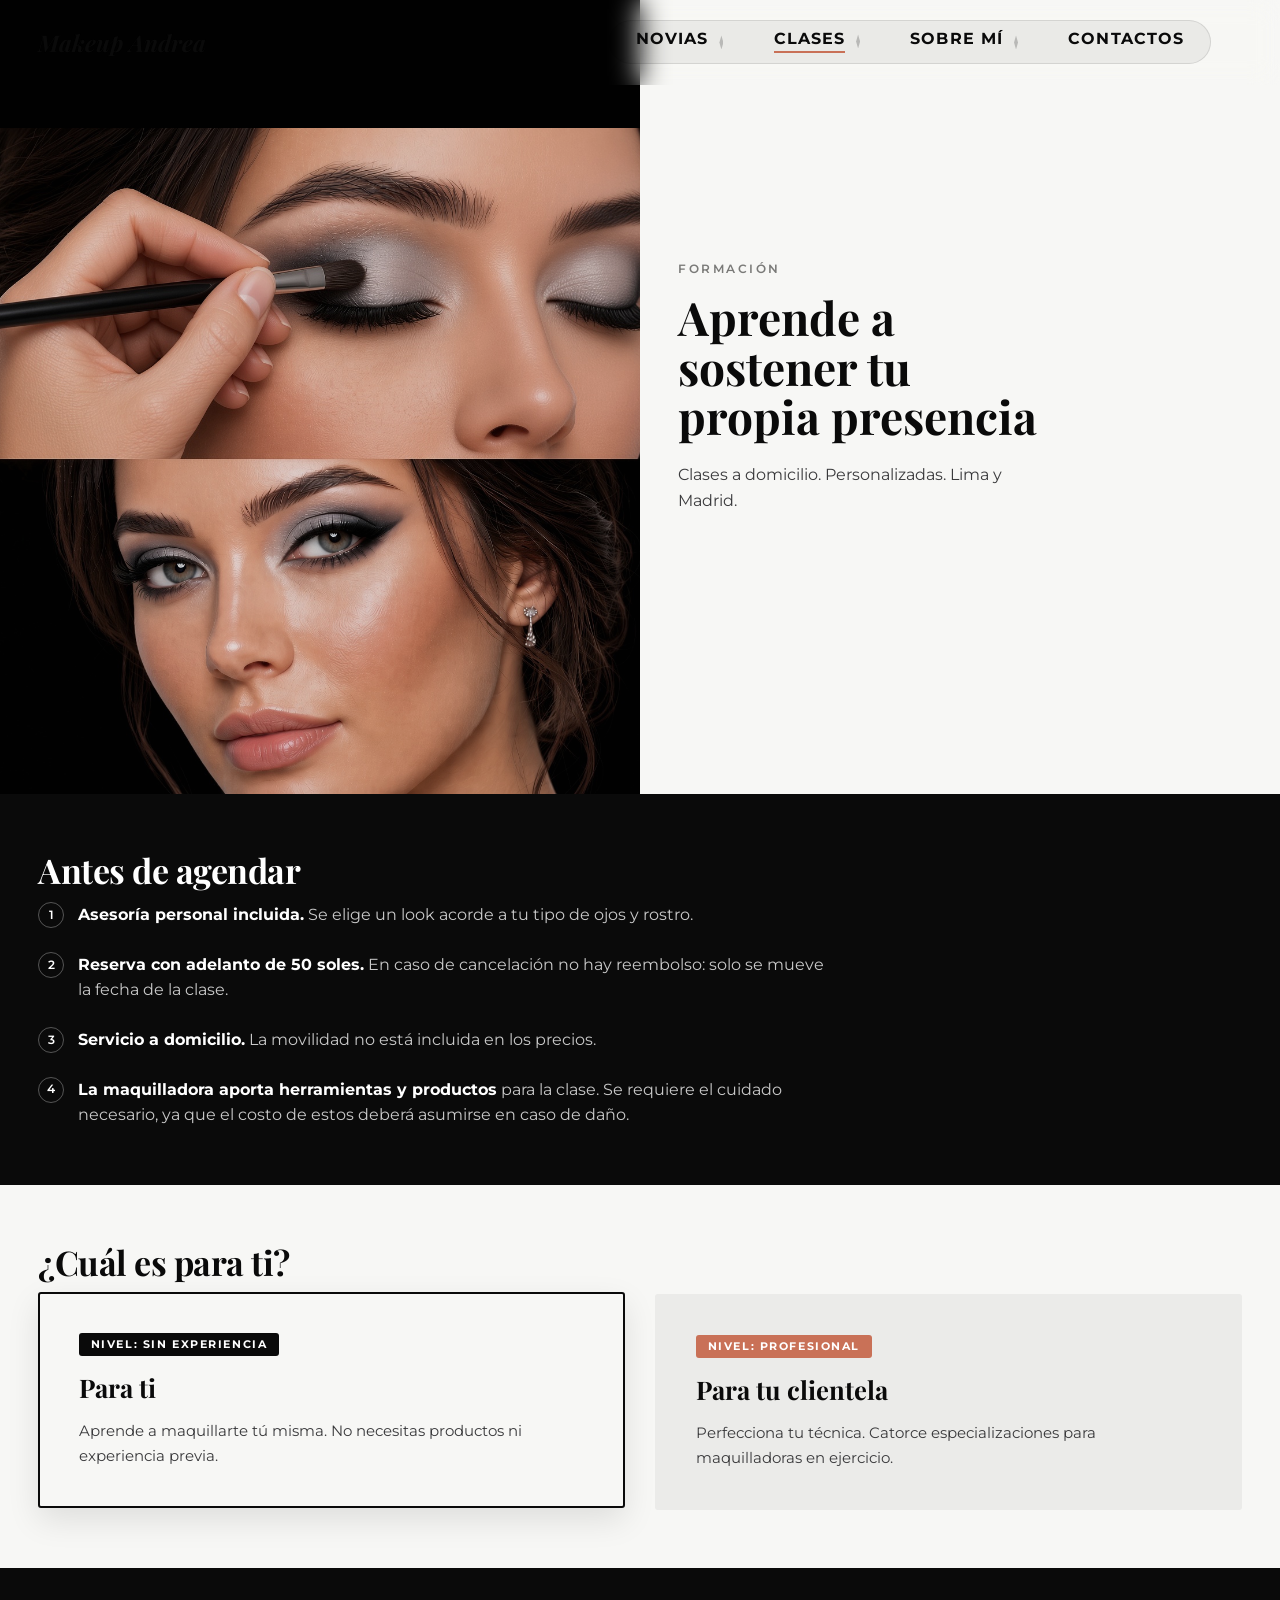
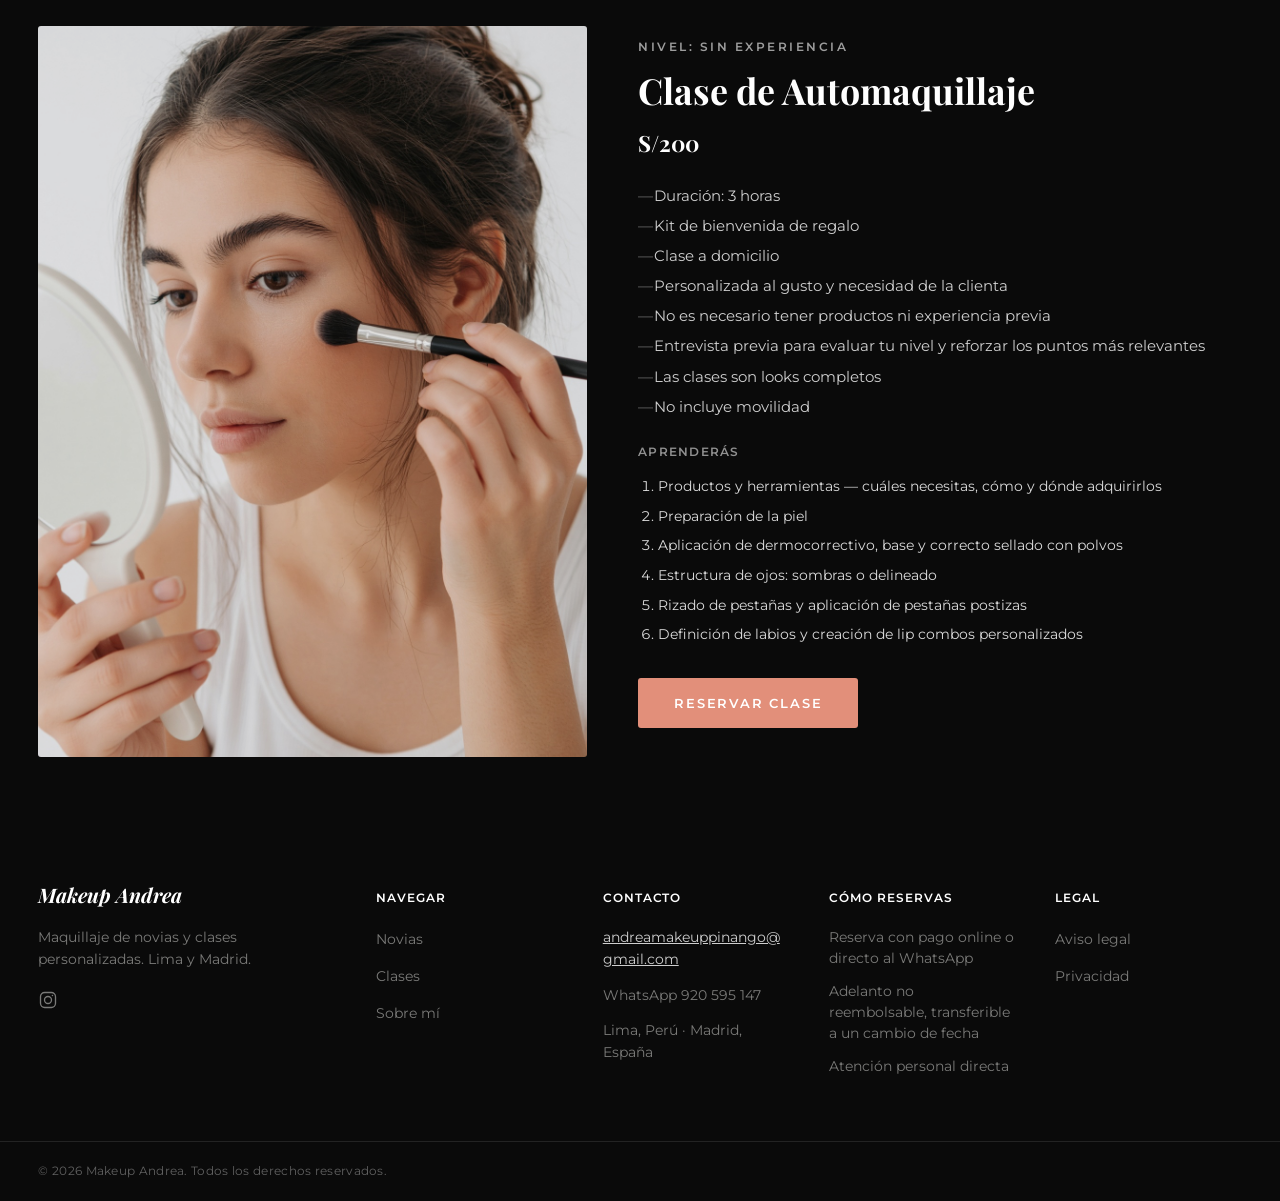
==== commit 1764b374: "Hero de clases sin blur ni corte, menu movil oscuro, condiciones/precios reales de novias-clases y l" ====
--- a/clases.html
+++ b/clases.html
@@ -66,7 +66,7 @@
     <section class="hero-clases" id="hero-clases" aria-labelledby="hero-clases-titulo">
       <div class="hero-clases__grid">
         <div class="hero-clases__media">
-          <img src="assets/img/clases/hero.jpg" alt="[ALT_PENDIENTE]" loading="eager" fetchpriority="high">
+          <img src="assets/clases/hero.webp" alt="Antes y después de la aplicación de sombra de ojos ahumada" loading="eager" fetchpriority="high">
         </div>
         <div class="hero-clases__content">
           <p class="eyebrow">FORMACIÓN</p>
@@ -77,7 +77,25 @@
       </div>
     </section>
 
-    <!-- ===== 2.2 · SELECTOR — ¿Cuál es para ti? (CLARO) ===== -->
+    <!-- ===== 2.2 · CONDICIONES-CLASES — Antes de agendar (OSCURO) ===== -->
+    <!-- Movida debajo del hero (petición directa de Paul): legible de antemano, antes de que la clienta
+         llegue al selector de clases. Distintas de novias.html: NO existe el recargo del 25% antes de
+         las 7 AM; SÍ existe la cláusula de responsabilidad sobre productos y herramientas de la
+         maquilladora. Reutiliza .condiciones-list (mismo componente visual que novias.html, contenido
+         distinto). -->
+    <section class="condiciones-clases" id="condiciones-clases" data-bg="dark" aria-labelledby="condiciones-clases-titulo">
+      <div class="container">
+        <h2 id="condiciones-clases-titulo" class="section-title">Antes de agendar</h2>
+        <ol class="condiciones-list">
+          <li><strong>Asesoría personal incluida.</strong> Se elige un look acorde a tu tipo de ojos y rostro.</li>
+          <li><strong>Reserva con adelanto de 50 soles.</strong> En caso de cancelación no hay reembolso: solo se mueve la fecha de la clase.</li>
+          <li><strong>Servicio a domicilio.</strong> La movilidad no está incluida en los precios.</li>
+          <li><strong>La maquilladora aporta herramientas y productos</strong> para la clase. Se requiere el cuidado necesario, ya que el costo de estos deberá asumirse en caso de daño.</li>
+        </ol>
+      </div>
+    </section>
+
+    <!-- ===== 2.3 · SELECTOR — ¿Cuál es para ti? (CLARO) ===== -->
     <!-- Sección crítica: mismo precio (S/200) y duración (3h) para públicos opuestos. Separación visual
          fuerte obligatoria (dominio CSS) para que nadie se apunte a la clase equivocada. Cada tarjeta
          es un ancla real a su sección — funciona sin JS. -->
@@ -99,11 +117,11 @@
       </div>
     </section>
 
-    <!-- ===== 2.3 · AUTOMAQUILLAJE — Clase de Automaquillaje · S/200 (OSCURO) ===== -->
+    <!-- ===== 2.4 · AUTOMAQUILLAJE — Clase de Automaquillaje · S/200 (OSCURO) ===== -->
     <section class="automaquillaje" id="automaquillaje" data-bg="dark" aria-labelledby="automaquillaje-titulo">
       <div class="container automaquillaje-grid">
         <div class="automaquillaje-media">
-          <img src="assets/img/clases/automaquillaje.jpg" alt="[ALT_PENDIENTE]" loading="lazy">
+          <img src="assets/clases/maquillaje-principiante.webp" alt="Mujer aplicándose maquillaje frente a un espejo de mano" loading="lazy">
         </div>
         <div class="automaquillaje-content">
           <p class="eyebrow">NIVEL: SIN EXPERIENCIA</p>
@@ -133,7 +151,7 @@
       </div>
     </section>
 
-    <!-- ===== 2.4 · PERFECCIONAMIENTO — Clases para Maquilladoras · S/200 (CLARO) ===== -->
+    <!-- ===== 2.5 · PERFECCIONAMIENTO — Clases para Maquilladoras · S/200 (CLARO) ===== -->
     <!-- Diferencia frente a Automaquillaje: SIN kit de bienvenida (no inventar equivalencias).
          Temario de 14 especializaciones: lista PLANA (una sola <ul>, sin sub-agrupar en 3 <ul> fijas)
          a propósito — el briefing autoriza a CSS a rebalancear la distribución visual en columnas
@@ -142,7 +160,7 @@
     <section class="perfeccionamiento" id="perfeccionamiento" data-bg="light" aria-labelledby="perfeccionamiento-titulo">
       <div class="container perfeccionamiento-grid">
         <div class="perfeccionamiento-media">
-          <img src="assets/img/clases/perfeccionamiento.jpg" alt="[ALT_PENDIENTE]" loading="lazy">
+          <img src="assets/clases/maquillaje-profesional.webp" alt="Maquilladora profesional aplicando sombra ahumada a una clienta" loading="lazy">
         </div>
         <div class="perfeccionamiento-content">
           <p class="eyebrow">NIVEL: PROFESIONAL</p>
@@ -175,31 +193,6 @@
           </ul>
           <a href="https://api.whatsapp.com/send/?phone=393514383265&amp;text&amp;type=phone_number&amp;app_absent=0" target="_blank" rel="noopener noreferrer" class="btn-editorial btn-editorial--solid">RESERVAR CLASE</a>
         </div>
-      </div>
-    </section>
-
-    <!-- ===== 2.5 · CONDICIONES-CLASES — Antes de agendar (OSCURO) ===== -->
-    <!-- Distintas de novias.html: NO existe el recargo del 25% antes de las 7 AM; SÍ existe la cláusula
-         de responsabilidad sobre productos y herramientas de la maquilladora. Reutiliza .condiciones-list
-         (mismo componente visual que novias.html, contenido distinto). -->
-    <section class="condiciones-clases" id="condiciones-clases" data-bg="dark" aria-labelledby="condiciones-clases-titulo">
-      <div class="container">
-        <h2 id="condiciones-clases-titulo" class="section-title">Antes de agendar</h2>
-        <ol class="condiciones-list">
-          <li><strong>Asesoría personal incluida.</strong> Se elige un look acorde a tu tipo de ojos y rostro.</li>
-          <li><strong>Reserva con adelanto de 50 soles.</strong> En caso de cancelación no hay reembolso: solo se mueve la fecha de la clase.</li>
-          <li><strong>Servicio a domicilio.</strong> La movilidad no está incluida en los precios.</li>
-          <li><strong>La maquilladora aporta herramientas y productos</strong> para la clase. Se requiere el cuidado necesario, ya que el costo de estos deberá asumirse en caso de daño.</li>
-        </ol>
-      </div>
-    </section>
-
-    <!-- ===== 2.6 · RESERVA CLASES — CTA final (OSCURO, MA-C36: antes claro) ===== -->
-    <section class="reserva-clases" id="reserva-clases" data-bg="dark" aria-labelledby="reserva-clases-titulo">
-      <div class="container">
-        <h2 id="reserva-clases-titulo">Destaca tu belleza</h2>
-        <a href="https://api.whatsapp.com/send/?phone=393514383265&amp;text&amp;type=phone_number&amp;app_absent=0" target="_blank" rel="noopener noreferrer" class="btn-editorial btn-editorial--solid">RESERVAR CLASE</a>
-        <p class="reserva-clases__micro">Lima, Perú · Madrid, España · <mark class="content-tbd">[CONTACTO]</mark></p>
       </div>
     </section>
 
@@ -253,7 +246,7 @@
         <div class="footer-col footer-col--trust">
           <h2 class="footer-col__title">Cómo reservas</h2>
           <ul class="footer-col__links footer-col__links--plain">
-            <li>Reserva por WhatsApp, sin pago online</li>
+            <li>Reserva con pago online o directo al WhatsApp</li>
             <li>Adelanto no reembolsable, transferible a un cambio de fecha</li>
             <li>Atención personal directa</li>
           </ul>
--- a/style.css
+++ b/style.css
@@ -333,10 +333,16 @@
 }
 .menu-backdrop[hidden] { display: none; }
 .menu-backdrop.is-open { opacity: 1; visibility: visible; }
+/* MA-C41 (petición directa de Paul): panel oscuro en vez de claro — fondo
+   negro, letras blancas, wordmark blanco. Todo lo que dependía de la
+   convención "claro" (texto var(--text-ink), divisores var(--bg-light-alt),
+   acento var(--accent-deep) — ese es el par para fondo CLARO en todo el
+   sitio) pasa a su contraparte de fondo OSCURO, mismo criterio que usan
+   .capitulo[data-bg="dark"]/.condiciones/.faq en el resto del proyecto. */
 .menu-panel {
   position: fixed; top: 0; right: 0; bottom: 0; z-index: 1100;
   width: min(86vw, 380px);
-  background: var(--bg-light);
+  background: var(--bg-dark);
   display: flex; flex-direction: column;
   padding: clamp(20px, 4vw, 32px);
   transform: translateX(100%); transition: transform .35s cubic-bezier(.4, 0, .2, 1);
@@ -344,21 +350,32 @@
 }
 .menu-panel.is-open { transform: translateX(0); }
 .menu-top { display: flex; align-items: center; justify-content: space-between; margin-bottom: clamp(24px, 5vw, 40px); }
+/* .header-logo__wordmark ya es #fff por defecto (línea 226) — acá no vive
+   dentro de .site-header, así que el override on-light no aplicaba, pero
+   tampoco había nada que lo pusiera en blanco a propósito para este panel.
+   Se deja explícito para que el blanco sea intencional, no un default heredado. */
+.menu-top .header-logo__wordmark { color: #fff; }
+/* Círculo invertido a blanco — sobre panel negro, un círculo var(--bg-dark)
+   se fundía con el fondo y solo quedaba flotando la "✕". */
 .menu-close {
   width: 44px; height: 44px; border-radius: 50%; border: 0; cursor: pointer;
-  background: var(--bg-dark); color: #fff; font-size: 16px; line-height: 1;
+  background: #fff; color: var(--bg-dark); font-size: 16px; line-height: 1;
   display: inline-flex; align-items: center; justify-content: center;
 }
 .menu-primary { display: flex; flex-direction: column; }
 .menu-primary a {
   display: flex; align-items: center; justify-content: space-between;
   font-family: var(--font-display); font-size: 1.5rem; font-weight: 700;
-  color: var(--text-ink); text-decoration: none;
-  padding: clamp(12px, 2vw, 16px) 0; border-bottom: 1px solid var(--bg-light-alt);
+  color: #fff; text-decoration: none;
+  padding: clamp(12px, 2vw, 16px) 0; border-bottom: 1px solid rgba(255,255,255,.14);
 }
 .menu-primary a::after { content: "›"; color: var(--text-muted); font-weight: 400; }
-.menu-primary a[aria-current="page"] { color: var(--accent-deep); }
+.menu-primary a[aria-current="page"] { color: var(--accent-bright); }
 .menu-cta.btn-editorial { margin-top: clamp(24px, 5vw, 40px); width: 100%; }
+/* accent-deep (heredado de .btn-editorial--solid) es la variante para fondo
+   CLARO — sobre el panel ahora oscuro, mismo criterio que .automaquillaje/
+   .reserva-novias/.sobre-mi-cierre__cta en el resto del sitio. */
+.menu-cta.btn-editorial--solid { background: var(--accent-bright); }
 
 /* --------------------------------------------------------------------------
    3 · Hero (home) — layout B, apilado, AL RAS del viewport (petición directa
@@ -1140,8 +1157,8 @@
    -------------------------------------------------------------------------- */
 
 /* Compensa el header sticky (mismo criterio que #servicios) */
-#hero-novias, #credencial, #condiciones, #paquetes, #incluye, #galeria-novias, #reserva-novias,
-#hero-clases, #selector, #automaquillaje, #perfeccionamiento, #condiciones-clases, #reserva-clases {
+#hero-novias, #condiciones, #paquetes, #incluye, #galeria-novias, #reserva-novias,
+#hero-clases, #selector, #automaquillaje, #perfeccionamiento, #condiciones-clases {
   scroll-margin-top: 100px;
 }
 
@@ -1193,9 +1210,38 @@
   }
 }
 
+/* Overrides SOLO para .hero-clases (petición directa de Paul, MA-C40): a
+   diferencia de novias/sobre-mi (foto a inset:0, sin banda — MA-C37), acá el
+   header semi-transparente (`backdrop-filter:blur`, ver .site-header) queda
+   superpuesto directo sobre la foto y la difumina parcialmente. Se reinstala
+   el margen reservado arriba, pero en negro puro (no el --bg-light-alt gris
+   que se sacó en MA-C37) — el header flota sobre fondo sólido, no sobre la
+   imagen, sin blur visible. Mismo mecanismo que tenía el proyecto antes de
+   MA-C37 (fila +var(--header-gap), foto con top:var(--header-gap)), aplicado
+   únicamente a esta página. */
+.hero-clases__media { background: #000; }
+.hero-clases__grid { min-height: calc(clamp(480px, 52vw, 680px) + var(--header-gap)); }
+/* top + height:100% (heredado de la regla compartida) se pisaban entre sí: con
+   height fija al 100% del panel Y top desplazado var(--header-gap), la foto se
+   desbordaba esa misma medida por ABAJO del panel — overflow:hidden la recortaba
+   ahí, cortando el borde inferior de la imagen. height:calc(100% - header-gap)
+   la encoge lo justo para que quepa entera entre el margen negro y el borde
+   inferior real del panel, sin desbordarse. */
+.hero-clases__media img { top: var(--header-gap); height: calc(100% - var(--header-gap)); }
+.hero-clases__content { padding-top: clamp(40px, 5vw, 72px); }
+@media (max-width: 768px) {
+  .hero-clases__media { min-height: calc(clamp(360px, 90vw, 460px) + var(--header-gap)); }
+  .hero-clases__content { padding-top: clamp(32px, 8vw, 48px); }
+}
+
 /* C · Condiciones — "Antes de agendar" (oscuro, novias + clases comparten .condiciones-list) */
 .condiciones, .condiciones-clases { background: var(--bg-dark); }
 .condiciones .section-title, .condiciones-clases .section-title { color: #fff; }
+/* MA-F24: párrafo nuevo entre el h2 y la lista, sin color propio (heredaba el
+   texto oscuro por defecto, invisible sobre --bg-dark) — mismo tratamiento que
+   .condiciones-list li para que se lea como su introducción, no como un elemento
+   nuevo desconectado. */
+.condiciones-intro { font: 400 1rem/1.6 var(--font-body); color: rgba(255,255,255,.78); max-width: 72ch; margin: 0 0 clamp(16px, 2vw, 24px); }
 .condiciones-list {
   list-style: none; counter-reset: cond; margin: 0; padding: 0; max-width: 72ch;
   display: flex; flex-direction: column; gap: clamp(16px, 2vw, 24px);
@@ -1302,9 +1348,11 @@
 /* Legible, no "gris casi invisible" (briefing pto.4) */
 .incluye-marcas-label { font: 600 .72rem/1 var(--font-body); letter-spacing: .18em; text-transform: uppercase; color: rgba(255,255,255,.68); margin: 0 0 12px; }
 .incluye-marcas-list { font: 400 .95rem/1.7 var(--font-body); color: rgba(255,255,255,.8); margin: 0; }
-/* Disclaimer bajo la lista de marcas (briefing maestro §7/§9) — hereda el
-   estilo de mark.content-tbd ya definido, solo se ajusta el espaciado del párrafo */
-.incluye-marcas-disclaimer { font: 400 .78rem/1.5 var(--font-body); margin: 12px 0 0; }
+/* Disclaimer bajo la lista de marcas (briefing maestro §7/§9). MA-F24: ya no es
+   <mark class="content-tbd"> (perdió el color que traía de ahí, quedó invisible
+   sobre --bg-dark) — más tenue que .incluye-marcas-list (.8) por ser texto legal
+   secundario, mismo criterio que sugirió front. */
+.incluye-marcas-disclaimer { font: 400 .78rem/1.5 var(--font-body); color: rgba(255,255,255,.5); margin: 12px 0 0; }
 @media (max-width: 768px) {
   .incluye-grid, .incluye-grid:not(:has(.incluye-col--marcas)) { grid-template-columns: 1fr; gap: 32px; }
   .incluye-servicio-list { grid-template-columns: 1fr; }
@@ -1329,6 +1377,14 @@
   border: 2px solid transparent; transition: border-color .2s, transform .2s, box-shadow .2s;
 }
 .selector-card:hover { border-color: var(--text-ink); transform: translateY(-2px); box-shadow: var(--shadow-hover); }
+/* MA-J6 dejó el hook sin estilo (inbox/css.md) — misma señal que :hover
+   [borde + elevación] pero persistente mientras la sección correspondiente
+   esté visible, y fondo var(--bg-light) [más claro que el var(--bg-light-alt)
+   de reposo] para que se note incluso sin el cursor encima. */
+.selector-card.is-active {
+  border-color: var(--text-ink); background: var(--bg-light);
+  transform: translateY(-2px); box-shadow: var(--shadow-hover);
+}
 .selector-card__level {
   display: inline-block; font: 700 .7rem/1 var(--font-body); letter-spacing: .14em; text-transform: uppercase;
   color: #fff; background: var(--text-ink); padding: 6px 12px; border-radius: var(--radius-pill);
@@ -1382,23 +1438,21 @@
   .automaquillaje-grid, .perfeccionamiento-grid { grid-template-columns: 1fr; }
 }
 
-/* I · Reserva final — CTA (MA-C36: siempre oscuro en las 3 páginas, mismo negro que
-   .cierre del index — antes clases quedaba claro, decisión revertida a pedido directo
-   de Paul. Excepción deliberada a la regla de alternancia, mismo precedente que
-   #faq+#cierre en index.html (MA-C30): condiciones-clases→reserva-clases y
-   cap4→sobre-mi-cierre terminan en 2 oscuras seguidas a propósito, el cierre del
-   sitio "tiene que ser siempre negro" pesa más que la alternancia en este punto). */
-.reserva-novias, .reserva-clases { text-align: center; background: var(--bg-dark); }
-.reserva-novias .container, .reserva-clases .container { max-width: 640px; display: flex; flex-direction: column; align-items: center; }
-.reserva-novias h2, .reserva-clases h2 {
+/* I · Reserva final — CTA (MA-C36: siempre oscuro, mismo negro que .cierre del
+   index. Excepción deliberada a la regla de alternancia, mismo precedente que
+   #faq+#cierre en index.html — MA-C30). `.reserva-clases` (su equivalente en
+   clases.html) fue eliminada del HTML en MA-F28 — CSS muerto limpiado acá. */
+.reserva-novias { text-align: center; background: var(--bg-dark); }
+.reserva-novias .container { max-width: 640px; display: flex; flex-direction: column; align-items: center; }
+.reserva-novias h2 {
   font-family: var(--font-display); font-size: clamp(1.8rem, 3.2vw, 2.6rem); font-weight: 700;
   margin: 0 0 clamp(20px, 2.4vw, 28px); color: #fff;
 }
-/* CTA "RESERVAR FECHA/CLASE" sobre fondo oscuro — mismo criterio que .hero-overlay/.cierre/.automaquillaje (§2.1).
+/* CTA "RESERVAR FECHA" sobre fondo oscuro — mismo criterio que .hero-overlay/.cierre/.automaquillaje (§2.1).
    REPINTADO MA-C12: mismo fix de contraste que .automaquillaje .btn-editorial--solid, ver comentario ahí. */
-.reserva-novias .btn-editorial--solid, .reserva-clases .btn-editorial--solid { background: var(--accent-bright); color: #fff; }
-.reserva-novias .btn-editorial--solid:hover, .reserva-clases .btn-editorial--solid:hover { background: var(--accent-bright-hover); color: #fff; }
-.reserva-novias__micro, .reserva-clases__micro { font: 400 .85rem/1.5 var(--font-body); margin: clamp(18px, 2vw, 24px) 0 0; color: rgba(255,255,255,.6); }
+.reserva-novias .btn-editorial--solid { background: var(--accent-bright); color: #fff; }
+.reserva-novias .btn-editorial--solid:hover { background: var(--accent-bright-hover); color: #fff; }
+.reserva-novias__micro { font: 400 .85rem/1.5 var(--font-body); margin: clamp(18px, 2vw, 24px) 0 0; color: rgba(255,255,255,.6); }
 
 /* --------------------------------------------------------------------------
    13 · Unificación de foto (§10.3) — tinte sutil charcoal (10%, dentro del
